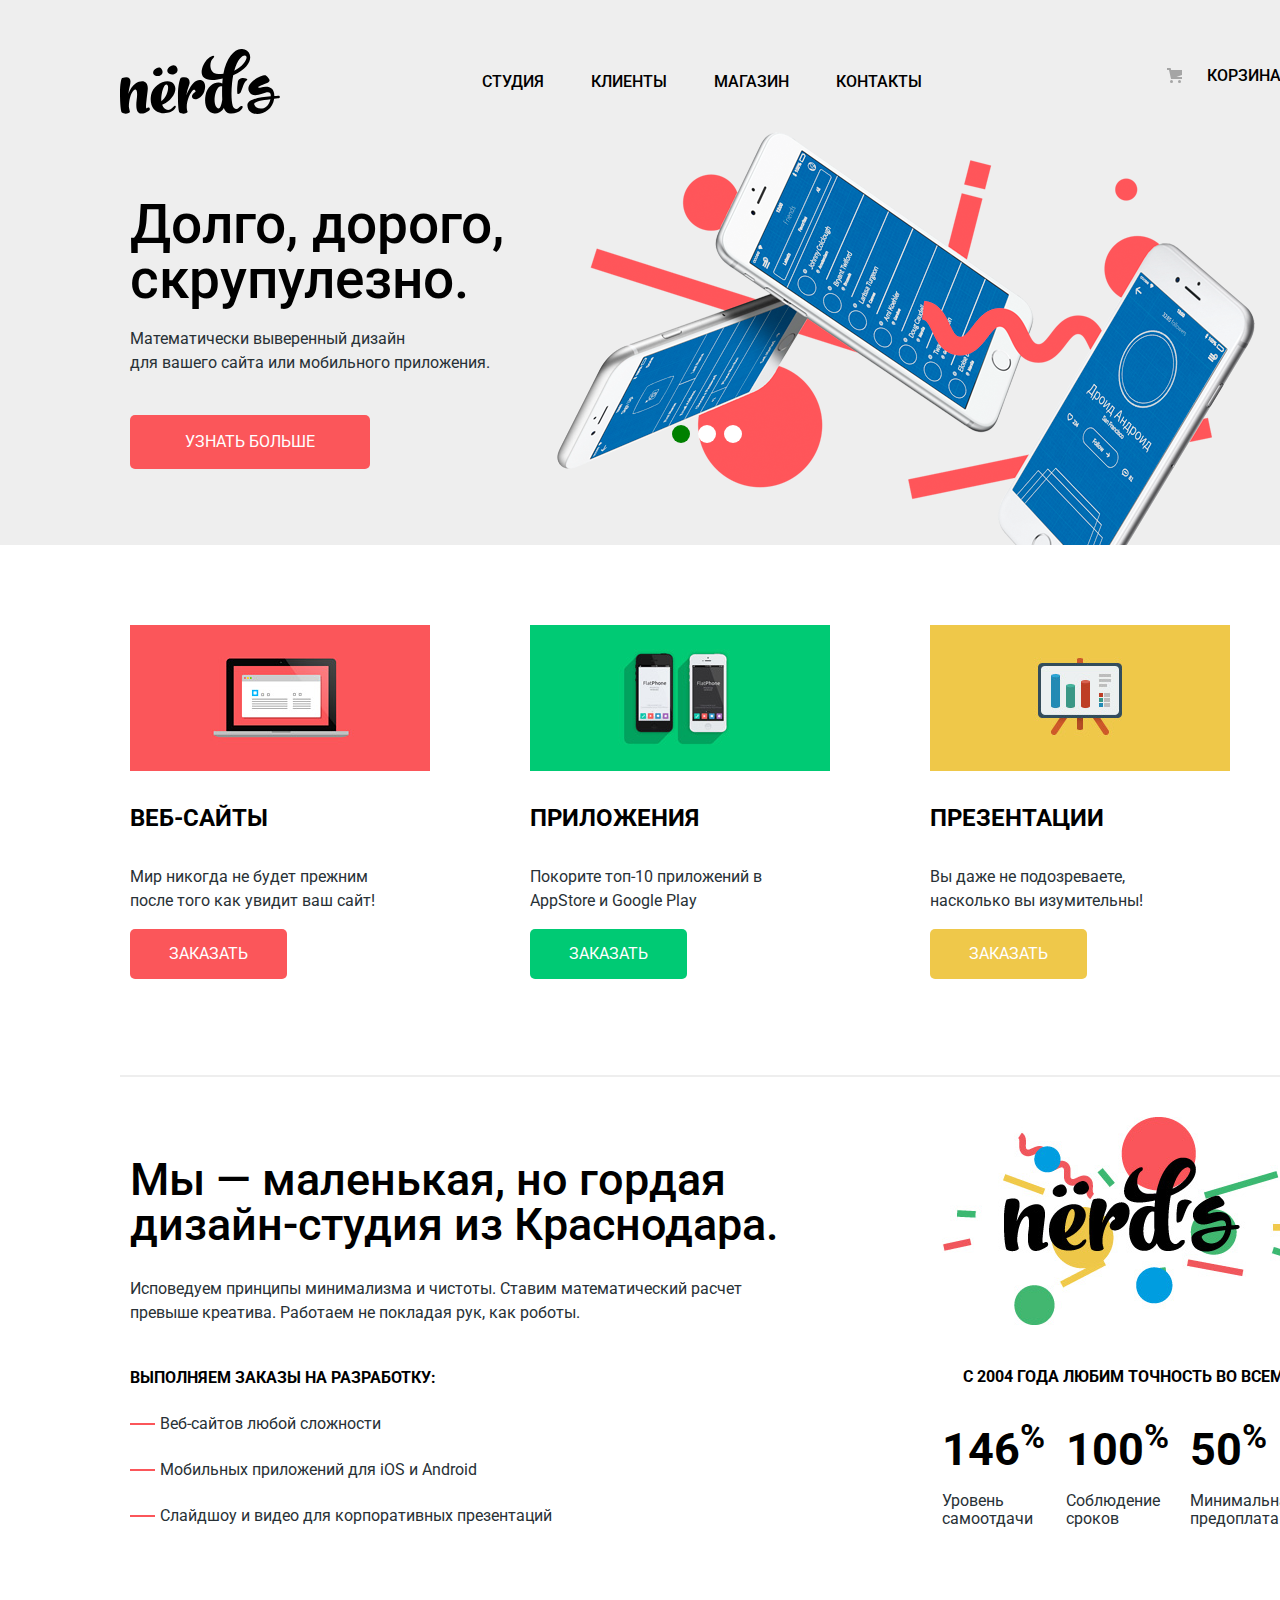
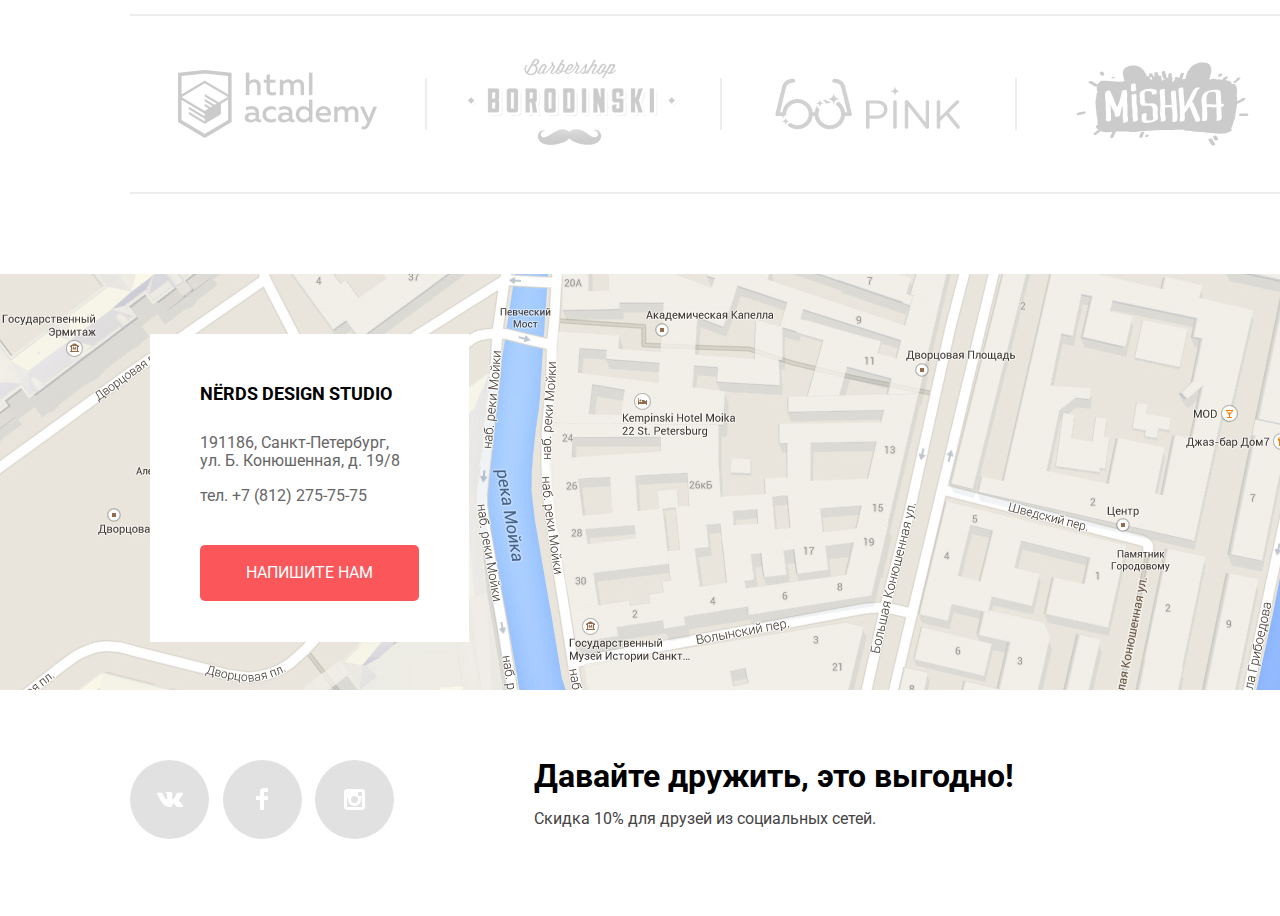
==== index.html @ 4f9a6329 "Изменения" ====
<!DOCTYPE html>
<html lang="ru">
  <head>
    <meta charset="utf-8">
    <title>Веб-студия "Нёрдс"</title>
    <link href="https://fonts.googleapis.com/css?family=Roboto:400,500,700,900&display=swap&subset=cyrillic" rel="stylesheet">
    <link href="css/normalize.css" rel="stylesheet">
    <link href="css/style.css" rel="stylesheet">
  </head>
  <body>
<header class="main-header">
  <nav class="main-navigation container">
    <a class="main-header-logo">
    <img src="img/nerds-logo.svg" width="160" height="65" alt="Нёрдс">
    </a>
      <ul class="site-navigation">
      <li><a href="#">Студия</a></li>
      <li><a href="#">Клиенты</a></li>
      <li><a href="catalog.html">Магазин</a></li>
      <li><a href="#">Контакты</a></li>
    </ul>
    <ul class="user-navigation">
      <li><a href="#" class="img-basket">Корзина</a></li>
    </ul>
  </nav>
    <input class="visually-hidden" type="radio" id="product-1" name="toggle" checked>
    <input class="visually-hidden" type="radio" id="product-2" name="toggle">
    <input class="visually-hidden" type="radio" id="product-3" name="toggle">
  <section class="main-slider container">
    <div class="slider">
    <div class="slider-controls">
      <label for="product-1">Первый</label>
      <label for="product-2">Второй</label>
      <label for="product-3">Третий</label>
    </div>
    <ul class="slider-list">
      <li class="slider-item slide" id="slide1">
      <div class="slide-words">
        <p class="slide-head">Долго, дорого, <br>скрупулезно.</p>
        <p class="slide-par">Математически выверенный дизайн<br> для вашего сайта или мобильного приложения.</p>
        <a class="button button-learn-more" href="#">Узнать больше</a>
      </div>
      <!-- <div class="slide-pic"></div> -->
    </li>
    <li class="slider-item slide" id="slide2">
      <div class="slide-words">
        <p class="slide-head">Любим математику<br> как никто другой</p>
        <p class="slide-par">Никакого креатива, только математические формулы<br> для расчета идеальных пропорций.</p>
        <a class="button button-learn-more" href="#">Узнать больше</a>
      </div>
      <!-- <div class="slide-pic"></div> -->
    </li>
    <li class="slider-item slide" id="slide3">
      <div class="slide-words">
        <p class="slide-head">Только ночь,<br> только хардкор</p>
        <p class="slide-par">Работать днем, как все? Мы против этого.<br> Ближе к полуночи работа только начинается.</p>
        <a class="button button-learn-more" href="#">Узнать больше</a>
      </div>
      <!-- <div class="slide-pic"></div> -->
    </li>
     </ul>
  </div>
  </section>
  <h1 class="visually-hidden">Веб-студия "Нёрдс"</h1>
</header>
<main>
  <section class="services container">
    <h2 class="visually-hidden">Виды услуг</h2>
      <ul class="services-list">
        <li class="service-item"><img src="img/advantage-picture-red.png" width="300" height="146" alt="Веб-сайты">
          <h4 class="service-head">Веб-сайты</h4>
            <p class="service-text">Мир никогда не будет прежним после того как увидит ваш сайт!</p>
            <a class="button button-link-red" href="#">Заказать</a>
        </li>
        <li class="service-item"><img src="img/advantage-picture-green.png" width="300" height="146" alt="Приложения">
          <h4 class="service-head">Приложения</h4>
            <p class="service-text">Покорите топ-10 приложений в AppStore и Google Play<p>
            <a class="button button-link-green" href="#">Заказать</a>
        </li>
        <li class="service-item"><img src="img/advantage-picture-yellow.png" width="300" height="146" alt="Презентации">
          <h4 class="service-head">Презентации</h4>
            <p class="service-text">Вы даже не подозреваете, насколько вы изумительны!</p>
            <a class="button button-link-yellow" href="#">Заказать</a>
        </li>
      </ul>
    </section>
  <section class="nerds-bio container">
    <div class="about-us">
      <h2>Мы — маленькая, но гордая дизайн-студия из Краснодара. </h2>
        <p class="principes">Исповедуем принципы минимализма и чистоты. Ставим математический расчет превыше креатива. Работаем не покладая рук, как роботы.</p>
        <p class="activities">Выполняем заказы на разработку:</p>
      <ul class="orders-list">
        <li class="orders-info">Веб-сайтов любой сложности</li>
        <li class="orders-info">Мобильных приложений для iOS и Android</li>
        <li class="orders-info">Слайдшоу и видео для корпоративных презентаций</li>
      </ul>
    </div>
    <div class="about-nerds">
      <div class="about-nerds-pic"></div>
      <p class="about-since">с 2004 года Любим точность во всем:</p>
      <ul class="nerds-list">
        <li><p class="info-percent">146<sup>%</sup></p><p class="nerds-info">Уровень самоотдачи</p></li>
        <li><p class="info-percent">100<sup>%</sup></p><p class="nerds-info">Соблюдение сроков</p></li>
        <li><p class="info-percent">50<sup>%</sup></p><p class="nerds-info">Минимальная предоплата<p></li>
      </ul>
    </div>
  </section>
    <section class="our-projects container">
      <ul class="projects-list">
        <li class="projects-link"><a href="https://htmlacademy.ru/intensive/htmlcss" title="Профессиональный онлайн‑курс HTML и CSS, уровень 1">
            <img class="project-image" src="img/htmlacademy-logo.png" width="199" height="68" alt="Логотип htmlacademy"></a></li>
        <li class="projects-link"><a  href="#"><img class="project-image" src="img/borodinski-logo.png" width="209" height="90" alt="Логотип барбершопа бородинский"></a></li>
        <li class="projects-link"><a  href="#"><img class="project-image" src="img/pink-logo.png" width="185" height="52" alt="Логотип Пинк"></a></li>
        <li class="projects-link"><a  href="#"><img class="project-image" src="img/mishka-logo.png" width="173" height="84" alt="Логотип Мишка"></a></li>
      </ul>
    </section>
    <section class="find-us">
      <div class="map-image">
      <div class="find-box">
        <p class="find-head">NЁRDS DESIGN STUDIO</p>
        <p class="find-info find-adress">191186, Санкт-Петербург,<br>
            ул. Б. Конюшенная, д. 19/8</p>
        <p class="find-info find-tel">тел. +7 (812) 275-75-75</p>
        <button class="button button-message-us" type="button">Напишите нам</button>
      </div>
      </div>
    </section>
</main>
<footer class="container">
  <div class="main-footer">
    <div class="social-media">
      <ul class="media-list">
        <li><a class="social-button" href="#">
          <svg xmlns="http://www.w3.org/2000/svg" width="26" height="15" viewBox="0 0 26 15">
          <path fill="#FFF" d="M16.138 11.51c.956-.309 2.18 2.04 3.483 2.939.978.681 1.727.534 1.727.534l3.473-.05s1.815-.112.957-1.554c-.071-.12-.503-1.069-2.585-3.022-2.177-2.043-1.882-1.712.739-5.244 1.597-2.153 2.236-3.468 2.036-4.028-.192-.539-1.365-.399-1.365-.399L20.69.713c-.381.001-.704.119-.851.515-.003.004-.621 1.666-1.445 3.079-1.741 2.989-2.436 3.148-2.724 2.961-.661-.433-.494-1.737-.494-2.664 0-2.897.432-4.105-.846-4.417-.427-.104-.739-.172-1.828-.182-1.392-.021-2.574 0-3.244.329-.445.223-.786.712-.579.74.26.035.843.16 1.155.586.401.552.389 1.789.389 1.789s.229 3.411-.54 3.834c-.528.29-1.25-.302-2.803-3.016-.793-1.388-1.392-2.922-1.392-2.922s-.116-.285-.326-.441c-.25-.185-.6-.244-.6-.244L.848.684S.29.7.085.946c-.182.218-.015.668-.015.668s2.909 6.881 6.203 10.347c3.02 3.182 6.452 2.971 6.452 2.971h1.555s.469-.054.709-.312c.224-.24.214-.691.214-.691s-.031-2.109.935-2.419z"/>
          </svg>
        </a></li>
        <li><a class="social-button" href="#">
          <svg xmlns="http://www.w3.org/2000/svg" width="12" height="22" viewBox="0 0 12 22">
          <path fill="#FFF" d="M12 4V0H8a4 4 0 0 0-4 4v4H0v4h4v10h4V12h4V8H8V4h4z"/>
          </svg>
        </a></li>
        <li><a class="social-button" href="#">
          <svg enable-background="new 0 0 21 21" height="21" viewBox="0 0 21 21" width="21" xmlns="http://www.w3.org/2000/svg">
            <path d="m18 0h-15c-1.65 0-3 1.35-3 3v15c0 1.65 1.35 3 3 3h15c1.65 0 3-1.35 3-3v-15c0-1.65-1.35-3-3-3zm-7.5 7c1.93 0 3.5 1.57 3.5 3.5s-1.57 3.5-3.5 3.5-3.5-1.57-3.5-3.5 1.57-3.5 3.5-3.5zm7.5 11h-15v-9h1.181c-.114.482-.181.983-.181 1.5 0 3.59 2.91 6.5 6.5 6.5s6.5-2.91 6.5-6.5c0-.517-.066-1.018-.181-1.5h1.181zm0-11h-4v-4h4z" fill="#fff"/>
          </svg>
        </a></li>
      </ul>
    </div>
    <div class="be-friends">
      <p>Давайте дружить, это выгодно!</p>
      <p>Скидка 10% для друзей из социальных сетей.</p>
    </div>
  </div>
</footer>

<section class="message-us">
  <button class="modal-close" type="button">
    <span class="visually-hidden">Закрыть</span>
  </button>
  <h2>Напишите нам</h2>
  <form method="post" action="https://echo.htmlacademy.ru">
    <div class="message-input">
    <div class="input-data input-login">
      <label for="user-name" class="message-label">Ваше имя:</label>
      <p>
      <input class="message-field" type="text" id="user-name" name="field_name" placeholder="Имя Фамилия">
      </p>
    </div>
    <div class="input-data input-email">
      <p>
      <label for="user-email" class="message-label">Ваш e-mail:</label>
      <p>
      <input class="message-field" type="email" id="user-email" name="field_email" placeholder="email@example.com">
      </p>
    </div>
    <div class="input-data input-letter">
      <label for="user-letter" class="message-label">Текст письма:</label>
      <p>
      <textarea class="message-letter" id="user-letter" rows="4" name="field_letter" placeholder="В свободной форме"></textarea>
      </p>
    </div>
  </div>
  <button class="button button-send-message" type="submit">Отправить</button>
  </form>
</section>

<script src="js/script.js"></script>

</body>
</html>
---- css/style.css ----
html {
    box-sizing: border-box;
}

*, 
*::before,
*::after {
    box-sizing: inherit;
}

body {
    margin: 0;
    padding: 0;

    font-family: "Roboto", "Arial", sans-serif;
    font-size: 16px;
    line-height: 24px;
    color: #000000;

    min-width: 1440px;
}

img {
    display: block;
}

fieldset {
    padding: 0;
    margin: 0;
}

.visually-hidden:not(:focus):not(:active),
input[type="checkbox"].visually-hidden,
input[type="radio"].visually-hidden {
    position: absolute;
    width: 1px;
    height: 1px;
    margin: -1px;
    border: 0;
    padding: 0;
    white-space: nowrap;
    clip-path: inset(100%);
    clip: rect(0 0 0 0);
    overflow: hidden;
}

a {
    text-decoration: none;
}

.site-navigation,
.user-navigation,
.slider-list,
.orders-list,
.nerds-list,
.projects-list,
.media-list,
.services-list,
.radio-list,
.catalog-list,
.advantages-list {
    list-style: none;
    margin: 0;
    padding: 0;
}

.main-header {
    background-color: #eeeeee;
}

.main-header h1 {
    font-size: 55px;
    line-height: 55px;
    text-align: center;
    font-weight: 500;

    padding-bottom: 116px;
}   

.container {
    max-width: 1200px;
    margin: 0 auto;
    padding: 0 10px;
}

.main-navigation {
padding-top: 49px;
}

.main-navigation.container {
    display: flex;
    justify-content: center;
    margin-bottom: 18px;
}

.main-header-logo {
    width: 160px;
    height: 65px;
    
    margin-right: 202px;
}

.main-header-logo:hover,
.main-header-logo:focus {
    opacity: 0.8;
}

.main-header-logo:active {
    opacity: 0.3;
}

.site-navigation,
.user-navigation {
    display: flex;
    flex-wrap: wrap;
    justify-content: space-between;
    align-items: center;
    
    font-size: 16px;
    line-height: 30px;
    font-weight: 500;
    text-transform: uppercase;
    color: #000000;
    margin: 0 auto;    
}

.site-navigation {
    min-width: 440px;
}

.user-navigation {
    width: 115px;
    margin-right: 40px;
    margin-left: 245px;
    vertical-align: middle;
}

.user-navigation a {
    display: flex;
    align-items: center;
    flex-wrap: wrap;
}

.site-navigation a,
.user-navigation a {
    text-align: center;
    font-size: 16px;
    line-height: 30px;
    text-transform: uppercase;
    font-weight: 500;
    color: #000000;
    vertical-align: middle;
    padding-bottom: 12px;
}

.img-basket {
    position: relative;
    padding-left: 40px;
}

.img-basket::before {
    content: "";

    position: absolute;
    top: 8x;
    left: 0;

    width: 15px;
    height: 15px;

    background-image: url("../img/basket-icon.svg");
    background-repeat: no-repeat;
    opacity: 0.3;
}

.site-navigation a:hover,
.site-navigation a:focus,
.user-navigation a:hover,
.user-navigation a:focus {
    color: #fb565a;
}

.site-navigation a:active {
    color: rgba(0, 0, 0, 0.3);
}

.active {
    border-bottom: 2px solid #fb565a;
}

.main-slider {
    background-image: url("../img/slide-picture.png");
    background-repeat: no-repeat;
    background-position: 87% 100%;

    min-height: 413px;

    position: relative;
}

.slider-controls {
    position: absolute;
    bottom: 96px;
    left: 46%;
    z-index: 20;

    font-size: 0;
}

.slider-controls label {
    display: inline-block;
    width: 18px;
    height: 18px;
    margin-right: 8px;
  
    vertical-align: top;
  
    background-color: #ffffff;
    border-radius: 50%;
    cursor: pointer;
  }

 .slide {
    display: none;
}

 /* .slider-item {
    display: flex;
    align-items: flex-end;
} */

.slide-words {
    padding-top: 65px;
}

.slide-head {
    margin: 0;
    margin-bottom: 20px;
    font-size: 55px;
    line-height: 55px;
    font-weight: 500;
}

.slide-par {
    margin: 0;
    margin-bottom: 40px;
    line-height: 24px;
    color: #283136;
}

#product-1:checked ~ .main-slider {
    background-image: url("../img/slide-picture.png");
  }
  
  #product-2:checked ~ .main-slider {
    background-image: url("../img/slide2-picture.png");
  }
  
  #product-3:checked ~ .main-slider {
    background-image: url("../img/slide3-picture.png");
  }

#product-1:checked ~ .main-slider #slide1,
#product-2:checked ~ .main-slider #slide2,
#product-3:checked ~ .main-slider #slide3 {
  display: block;
}

#product-1:checked ~ .main-slider label[for="product-1"],
#product-2:checked ~ .main-slider label[for="product-2"],
#product-3:checked ~ .main-slider label[for="product-3"] {
  background-color: green;
}

.services {
    display: flex;
    justify-content: space-between;
    flex-wrap: wrap;

    margin-bottom: 80px;
}

.services-list {
    display: flex;
    justify-content: space-between;
    flex-wrap: wrap;

    padding-top: 80px;
}

.service-item {
    width: 300px;
}

.service-item + .service-item {
    margin-left: 100px;
}

.service-head {
    font-size: 24px;
    font-weight: bold;
    line-height: 30px;
    text-transform: uppercase;
}

.service-item p {
    color: #283136;
    max-width: 245px;
}

.nerds-bio {
    display: flex;
    justify-content: space-between;
    flex-wrap: wrap;

    border-top: 2px solid #eeeeee;
    padding-top: 40px;
    padding-bottom: 70px;
}

.about-us {
    padding-top: 40px;
}

.about-us h2 {
    font-size: 45px;
    line-height: 45px;
    font-weight: 500;
    color: #000000;

    max-width: 650px;
    text-overflow: clip;
    padding: 0;
    margin: 0;
    margin-bottom: 30px;;
}

.principes {
    font-size: 16px;
    line-height: 24px;
    color: #283136;
    max-width: 616px;
    margin: 0;
    margin-bottom: 41px;
}

.activities {
    line-height: 24px;
    text-transform: uppercase;
    font-weight: bold;
    margin: 0;
}

.orders-info {
    font-size: 16px;
    line-height: 24px;
    color: #283136;
    padding-top: 22px;
    padding-left: 30px;

    position: relative;
}

.orders-info::before {
    display: block;
    content: "";
    width: 25px;
    height: 2px;
    background-color: #fb565a;

    position: absolute;
    left: 0;
    top: 75%;
    transform: translateY(-50%);
}

.about-nerds-pic {
    width: 360px;
    height: 208px;
    background-image: url("../img/nerds-picture.png");
    background-repeat: no-repeat;
    margin: 0;
    margin-bottom: 40px;
}

.about-since {
    font-size: 16px;
    font-weight: bold;
    text-transform: uppercase;
    text-align: center;
    line-height: 24px;
    padding: 0;
    margin: 0;
    margin-bottom: 38px
}

.nerds-list li {
    display: inline-block;
    box-sizing: content-box;
    max-width: 95px;

    padding-right: 25px;
}

.info-percent {
    box-sizing: content-box;
    padding: 0;
    margin: 0;
    margin-bottom: 20px;
    
    max-width: 95px;
    font-size: 45px;
    line-height: 45px;
    font-weight: bold;
}

.nerds-info {
    padding: 0;
    margin: 0;
    font-size: 16px;
    line-height: 18px;
    color: #283136;
}

.our-projects {
    padding-bottom: 80px;
}

.projects-list {
    display: flex;
    justify-content: center;
    align-items: center;
    flex-wrap: wrap;

    min-height: 180px;

    border-top: 2px solid #eeeeee;
    border-bottom: 2px solid #eeeeee;

}

.projects-link {
    display: flex;
    justify-content: center;
    flex-wrap: wrap;

    width: 295px;

    position: relative;
}

.projects-link + .projects-link::before {
    content: "";
    display: block;
    width: 2px;
    height: 52px;

    position: absolute;
    left: 0;
    top: 50%;
    
    transform: translateY(-50%);
    background-color: #eeeeee;
}

.project-image {
    opacity: 0.2;
}

.project-image:hover,
.project-image:focus {
    opacity: 1;
}

.project-image:active {
    opacity: 0.1;
}

.find-us {
    width: inherit;
}

.map-image {
    position: relative;
    height: 416px;
    background-image: url("../img/map.jpg");
    background-repeat: no-repeat;
    background-size: 100%;
}

.find-box {
    width: 319px;
    height: 308px;
    background-color: #ffffff;
    position: absolute;
    top: 60px;
    left: 150px;
}

.find-head {
    margin: 0;
    padding: 0;
    padding-top: 45px;
    padding-bottom: 25px;
    padding-left: 50px;
    font-size: 18px;
    line-height: 30px;
    color: #000000;
    font-weight: bold;
    text-align: left;
}

.find-info {
    margin: 0;
    padding: 0;
    padding-left: 50px;
    line-height: 18px;
    color: #666666;
    text-align: left;
}

.find-adress {
    padding-bottom: 17px;
}

.find-tel {
    margin-bottom: 40px;
}

.main-footer {
    display: flex;
    padding-top: 70px;
    padding-bottom: 70px;
}

.media-list {
    display: flex;
    flex-wrap: wrap;
    justify-content: space-between;

    min-width: 264px;
    
    margin-right: 140px;
}

.social-button {
    display: flex;
    align-items: center;
    justify-content: center;
    flex-wrap: wrap;

    width: 79px;
    height: 79px;

    background-color: #e1e1e1;
    border-radius: 50%;
}

.be-friends p:nth-child(1){
    margin: 0;
    font-size: 32px;
    line-height: 32px;
    font-weight: bold;
}

.be-friends p:nth-child(2) {
    font-size: 16px;
    line-height: 22px;
    color: #444444;
}

@keyframes bounce {

    0% {
        transform: translateY(-2000px);
    }

    70% {
        transform: translateY(30px);
    }

    90% {
        transform: translateY(-10px);
    }

    100% {
        transform: translateY(0);
    }
}

@keyframes shake {
    0%, 
    100% {
        transform: translateX(0);
    }

    10%,
    30%,
    50%,
    70%,
    90% {
        transform: translateX(-10px);
    }

    20%,
    40%,
    60%,
    80% {
        transform: translateX(10px);
    }
}



.message-us {
    box-sizing: content-box;
    position: fixed;
    top: 60px;
    left: 50%;
    bottom: 180px;

    display: none;

    width: 760px;
    min-height: 560px;
    margin-left: -480px;
    padding-left: 100px;
    padding-right: 100px;
    padding-top: 70px;

    background-color: #ffffff;
    box-shadow: 0px 20px 40px 0 rgba(0, 1, 1, 0.75);

    animation: bounce 0.6s;
}

.message-error {
    animation: shake 0.6s;
}

.modal-close {
    position: absolute;
    top: 83px;
    right: 90px;

    width: 22px;
    height: 22px;

    border: none;
    background-image: url("../img/close-cross.svg");
    background-repeat: no-repeat;
    background-color: transparent;

    opacity: 0.3;

    cursor: pointer;
}

.modal-close:hover,
.modal-close:focus {
    opacity: 1;
    border: none;
}

.modal-close:active {
    opacity: 0.1;
    border: none;
}

.message-us-show {
    display: block;
}

.message-input {
    display: flex;
    justify-content: space-between;
    flex-wrap: wrap;
    width: 760px;
}

.input-data {
    width: 360px;
}

.input-data p {
    margin: 0;
}

.input-login {
    margin-bottom: 36px;
}

.input-letter {
    margin-bottom: 47px;
}

.message-field {
    width: 356px;
    height: 46px;
    padding-left: 15px;

    border: 2px solid #d7dcde;
    border-radius: 3px;
}

.message-field:hover,
.message-letter:hover {
    border-color: #b4b9bb;
}

.message-field:focus,
.message-letter:focus {
    color: #000000;
    border-color: #000000;
}

.message-letter {
    width: 756px;
    height: 114px;
    padding-top: 15px;
    padding-left: 15px;

    border: 2px solid #d7dcde;
    border-radius: 3px;
}

.message-us h2 {
    margin: 0;
    margin-bottom: 45px;

    font-size: 45px;
    line-height: 45px;
}

.message-label {
    display: inline-block;
    margin: 0;
    margin-bottom: 10px;
    font-size: 16px;
    line-height: 18px;
    font-weight: bold;
}

.button {
    display: inline-block;
    font: inherit;
    line-height: 18px;
    text-align: center;
    text-transform: uppercase;
    line-height: 18px;
    color: #ffffff;

    background-color: #fb565a;
    border: none;
    
    border-radius: 5px;
}

.social-button:hover,
.social-button:focus,
.button-learn-more:hover,
.button-learn-more:focus,
.button-link-red:hover,
.button-link-red:focus,
.button-message-us:hover,
.button-message-us:focus,
.site-price:hover,
.site-price:focus,
.button-send-message:hover,
.button-send-message:focus {
    background-color: #e74246;
}

.button-send-message {
    width: 260px;
    height: 50px;
    padding: 18px 83px;
}

.social-button:active,
.site-price:active {
    background-color: #d7373b;
    box-shadow: inset 0px 3px 0 0 rgba(0, 1, 1, 0.1);
}

.site-price {
    margin-bottom: 43px;

    padding: 16px 80px;
}


/* .button-link {
    display: block;
    text-align: center;
    font-size: 16px;
    line-height: 18px;
    text-transform: uppercase;
    
    max-height: 146px;
    margin-top: 35px;
    padding: 16px 45px;


    color: #ffffff;
    border-radius: 5px;
} */

.button-learn-more {
    padding: 18px 55px;
}

.button-link-red {
    padding: 16px 39px;
    background-color: #fb565a;
}

.button-learn-more:active,
.button-link-red:active,
.button-message-us:active,
.button-send-message:active {
    color: rgba(255, 255, 255, 0.3);
    box-shadow: inset 0px 3px 0 0 rgba(0, 1, 1, 0.1);
    background-color: #d7373b;
}

.button-link-green {
    padding: 16px 39px;
    background-color: #00ca74;
}

.button-link-green:hover,
.button-link-green:focus {
    background-color: #00bc6c;
}

.button-link-green:active {
    color: rgba(255, 255, 255, 0.3);
    box-shadow: inset 0px 3px 0 0 rgba(0, 1, 1, 0.1);
    background-color: #00aa62;
}

.button-link-yellow {
    padding: 16px 39px;
    background-color: #efc84a;
}

.button-link-yellow:hover,
.button-link-yellow:focus {
    background-color: #eab534;
}

.button-link-yellow:active {
    color: rgba(255, 255, 255, 0.3);
    box-shadow: inset 0px 3px 0 0 rgba(0, 1, 1, 0.1);
    background-color: #e5a722;
}

.button-message-us {
    margin-left: 50px;
    padding: 19px 46px;
}


.button-show {
    font: inherit;
    line-height: 18px;
    text-align: center;
    text-transform: uppercase;
    vertical-align: middle;

    padding: 0;

    border: none;
    width: 260px;
    height: 50px;
    border-radius: 5px;

    background-color: #eeeeee;
    color: #000000;
}

.button-show:hover,
.button-show:focus {
    background-color: #dfdfdf;
}

.button-show:active {
    background-color: #d5d5d5;
    color: rgba(0, 0, 0, 0.3);
    border: none;
    
    box-shadow: inset 0 3px 0 0 rgba(0, 1, 1, 0.1);
}

.button-sort {
    display: inline-block;
    font-size: 14px;
    line-height: 18px;
    color: rgba(0, 0, 0, 0.3);
    text-transform: uppercase;

    background-color: transparent;
    border: none;
}

.button-sort:hover,
.button-sort:focus {
    color:rgba(0, 0, 0, 0.6);
}

.button-sort:active,
.active-sort {
    color: #000000;
}

.catalog-columns {
    display: flex;
    justify-content: space-between;
    flex-wrap: wrap;
}

.filters {
    width: 260px;
}

.filter-item {
    margin: 0;
    padding: 0;
    border: none;
}

.filter-item-value {
    margin-bottom: 60px;
}

.value-head {
    font-size: 18px;
    line-height: 30px;
    font-weight: bold;
    text-transform: uppercase;
    margin: 0;
    padding: 0;
    margin-bottom: 50px;
}

.range-controls {
    position: relative;

    box-sizing: content-box;
    height: 41px;
    margin-bottom: 15px;
    padding-top: 39px;
    padding-right: 20px;
    padding-left: 20px;

    background-color: #eeeeee;

    border-radius: 5px;
}

.range-controls .bar {
    height: 2px;
    background-color: #00ca74;
    
    width: 70%;
}

.range-controls .toggle {
    position: absolute;
    top: 31px;
    left: 0;

    height: 4px;
    width: 4px;
    padding: 0;

    border: 8px solid #ffffff;
    background-color: #ababab;
    border-radius: 50%;
    box-shadow: 0 2px 1px 0 #cfcfcf;
    cursor: pointer;
}

.range-controls .toggle-min {
    left: 18px;
}

.range-controls .toggle-max {
    left: 160px;
}

.scale {
    height: 2px;
    background-color: #d7dcde;
}

.price-controls {
    font-size: 0;
}

.price-controls label {
    display: inline-block;
    width: 50%;
    font-size: 16px;
    text-transform: uppercase;
}

.price-controls input {
    box-sizing: content-box;
    width: 60px;
    padding: 8px 10px;
    margin-left: 10px;

    font-style: inherit;
    font-size: 16px;
    line-height: 22px;
    text-align: center;
    color: #283136;

    border: none;
    border-radius: 5px;
    background-color: #f1f1f1;
}

.max-price {
    text-align: right;
}

.field-head {
    font-size: 18px;
    line-height: 30px;
    font-weight: bold;
    text-transform: uppercase;
    margin: 0;
    padding: 0;
    padding-bottom: 20px;
}

.filters ul {
    line-height: 20px;
    color: #283136;
}

.catalog {
    width: 760px;
}

.sort-container {
    display: flex;
    justify-content: space-between;
    flex-wrap: wrap;
    padding-bottom: 60px;
}

.sort-container p {
    font-size: 18px;
    line-height: 18px;
    text-transform: uppercase;
    font-weight: bold;

    margin: 0;
    padding: 0;
}

.button-container {
    display: flex;
    justify-content: space-between;
    min-width: 300px;
    flex-wrap: wrap;
}

.catalog-list {
    display: flex;
    flex-wrap: wrap;
    justify-content: space-between;
}

.catalog-item {
    width: 360px;
    position: relative;
    margin-bottom: 33px;
}

.catalog-item img {
    display: block;
}

.site-description {
    box-sizing: content-box;
    position: absolute;
    background-color: #eeeeee;
    width: 360px;
    min-height: 231px;
    padding-top: 35px;
    
    line-height: 18px;
    
    text-align: center;
    bottom: 0;
    left: 0;
    right: 0;
    display: none;
    /* transform: translateY(10px);
    transition: opacity .5s ease, transform .5s ease; */
}

.catalog-item:hover .site-description {
    display: block;
    /* transform: translateY(0); */
}

.img-browser {
    opacity: 0.12;
}

.catalog-item:hover .img-browser {
    opacity: 1;
}

.site-name a {
    font-size: 18px;
    line-height: 30px;
    font-weight: bold;
    color: #000000;
    text-align: center;
}

.site-name a:hover,
.site-name a:focus {
    color: #fb565a;
}

.site-name a:active {
    color: rgba(0, 0, 0, 0.3);
}

.about-site {
    line-height: 18px;
    color: #666666;
    text-align: center;
   
   
    padding-bottom: 30px;
    
    padding-left: 50px;
    padding-right: 50px;
    word-wrap: break-word;
}

.pages-container {
    display: flex;
    justify-content: space-between;
    flex-wrap: wrap;
    margin-top: 30px;
    margin-bottom: 60px;
    width: 450px;
}

.button-page {
    font: inherit;
    text-transform: uppercase;
    font-weight: 500;
    line-height: 18px;
    color: #000000;
    text-align: center;
    vertical-align: middle;

    box-sizing: border-box;

    padding: 13px 17px;

    background-color: #eeeeee;
    border: 3px solid #eeeeee;
    border-radius: 2px;

    margin-bottom: 10px;
}

.button-page:hover,
.button-page:focus {
    background-color: #dfdfdf;
}

.button-page:active {
    background-color: #d5d5d5;
    color: rgba(0, 0, 0, 0.3);
    box-shadow: inset 0px 3px 0 0 rgba(0, 1, 1, 0.1);
}

.active-page {
    background-color: #ffffff;
    border: 3px solid #dbdbdb;
}

.next-page {
    width: 260px;
}

.radio-list,
.advantages-list {
    padding-left: 35px;
    margin: 0;
    padding-bottom: 50px;
}

.radiocontainer,
.checkboxcontainer {
    display: block;
    margin-bottom: 10px;
}

.radio__box {
    position: absolute;
    margin-left: -35px;
    width: 25px;
    height: 25px;
    background-image: url("../img/radio-off.svg");
    background-repeat: no-repeat;
    opacity: 0.4;
}

.filter-input-radio:checked + .radio__box {
    background-image: url("../img/radio-on.svg");
    background-repeat: no-repeat;
    opacity: 0.4;
}

.filter-input-radio:hover + .radio__box,
.filter-input-radio:focus + .radio__box {
    opacity: 1;
}

.filter-input-radio:disabled + .radio__box {
    opacity: 0.1;
}

.check__box {
    position: absolute;
    margin-left: -35px;
    width: 27px;
    height: 23px;
    background-image: url("../img/checkbox-off.svg");
    background-repeat: no-repeat;
    opacity: 0.4;
}

.filter-input-checkbox:checked + .check__box {
    background-image: url("../img/checkbox-on.svg");
    background-repeat: no-repeat;
    opacity: 0.4;
}

.filter-input-checkbox:hover + .check__box,
.filter-input-checkbox:focus + .check__box {
    opacity: 1;
}

.filter-input-checkbox:disabled + .check__box {
    opacity: 0.1;
}


/* .checkboxcontainer label {
    position: relative;
}

.checkboxcontainer label::before {
    position: absolute;
    content: "";
    display: inline-block;
    width: 23px;
    height: 23px;
    background-image: url("../img/checkbox-off.svg");
    background-repeat: no-repeat;
    
    left: -40px;
    bottom: 0;
}

.checkboxcontainer label::after {
    position: absolute;
    content: "";
    display: inline-block;
    width: 27px;
    height: 23px;
    background-image: url("../img/checkbox-on.svg");
    background-repeat: no-repeat;

    left: -40px;
    bottom: 0;

}

.checkboxcontainer input[type="checkbox"] + label::after {
    content: none;
}

.checkboxcontainer input[type="checkbox"]:checked + label::after {
    content: "";
} */


/* .checkboxcontainer {
    display: flex;
    align-items: center;
}




.checkboxcontainer input[type="checkbox"]:checked + .checkboxcontainer__icon:before {
    content: '';
    width: 5px;
    height: 5px;
    background: red;
    border-radius: 2px;
}

.checkboxcontainer__icon {
    display: flex;
    align-items: center;
    justify-content: center;
    width: 10px;
    height: 10px;
    border: 2px solid red;
    border-radius: 2px;
    margin-right: 5px;
} */
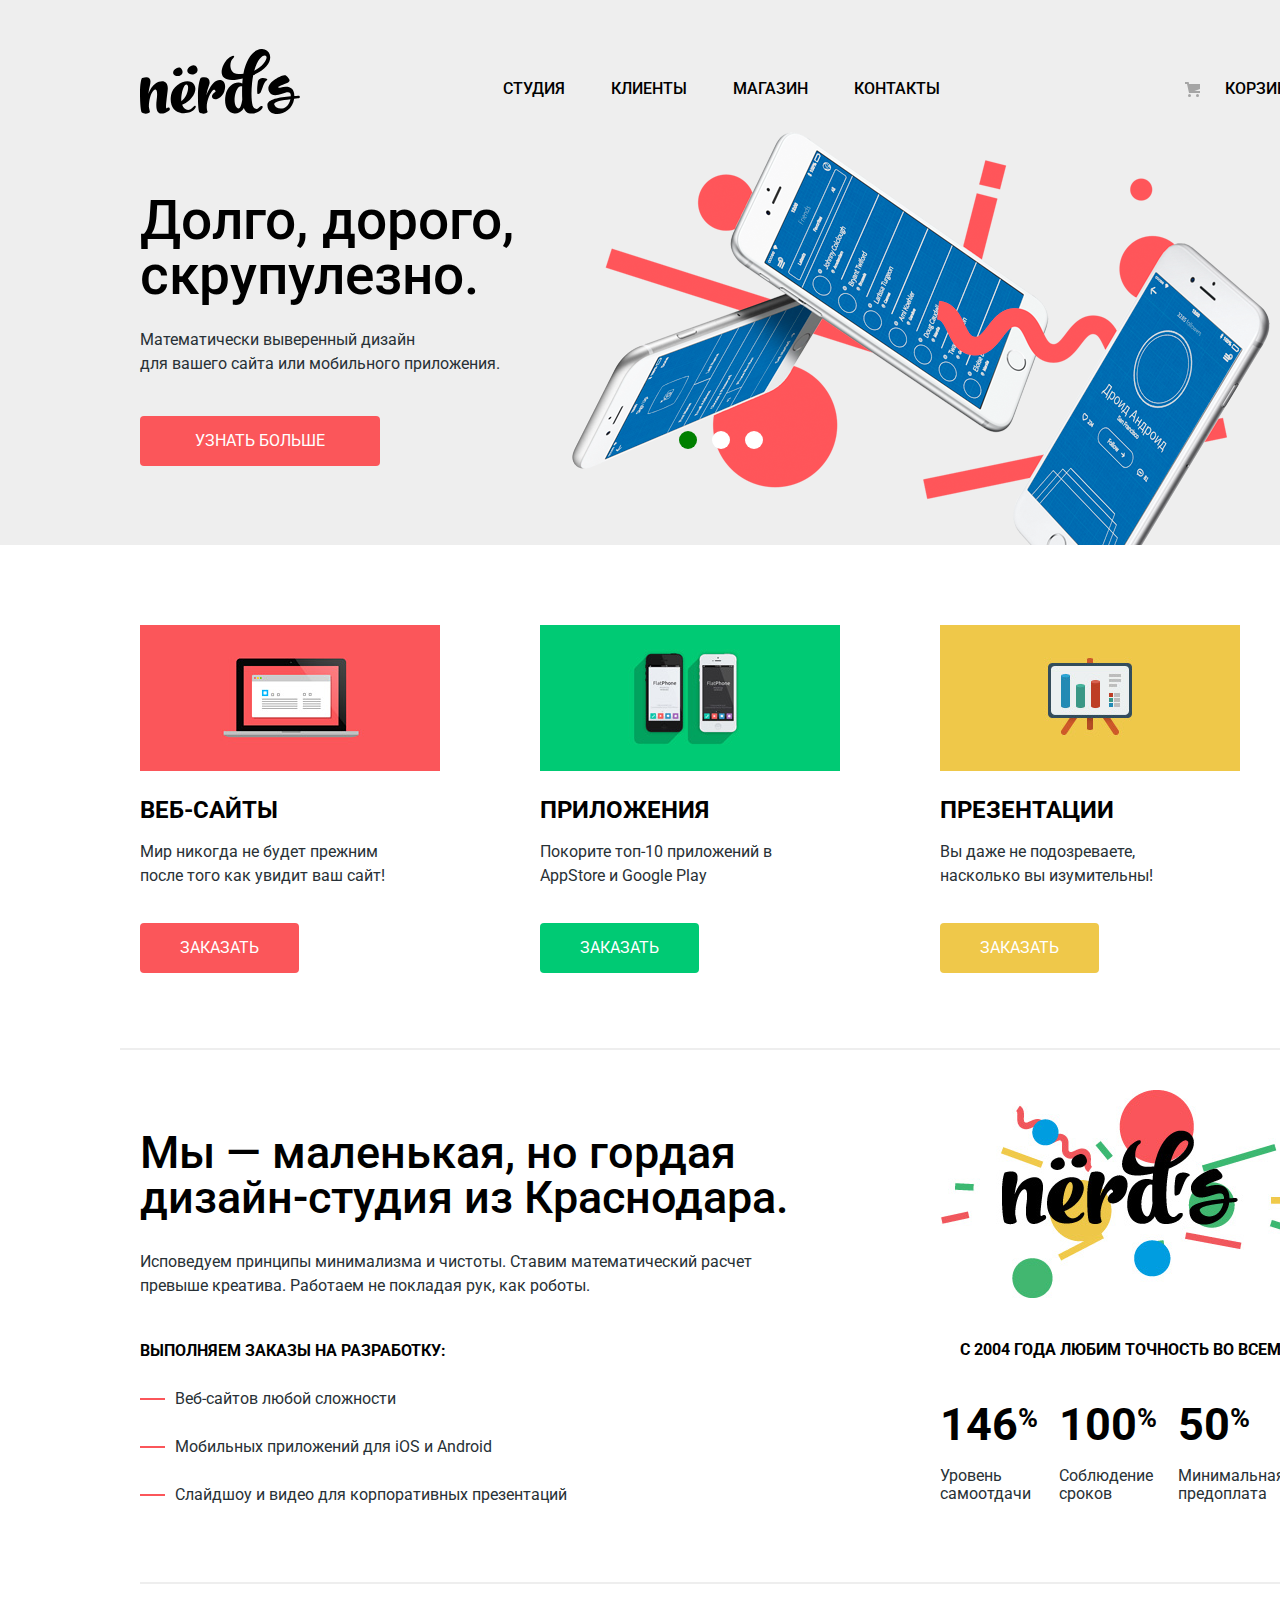
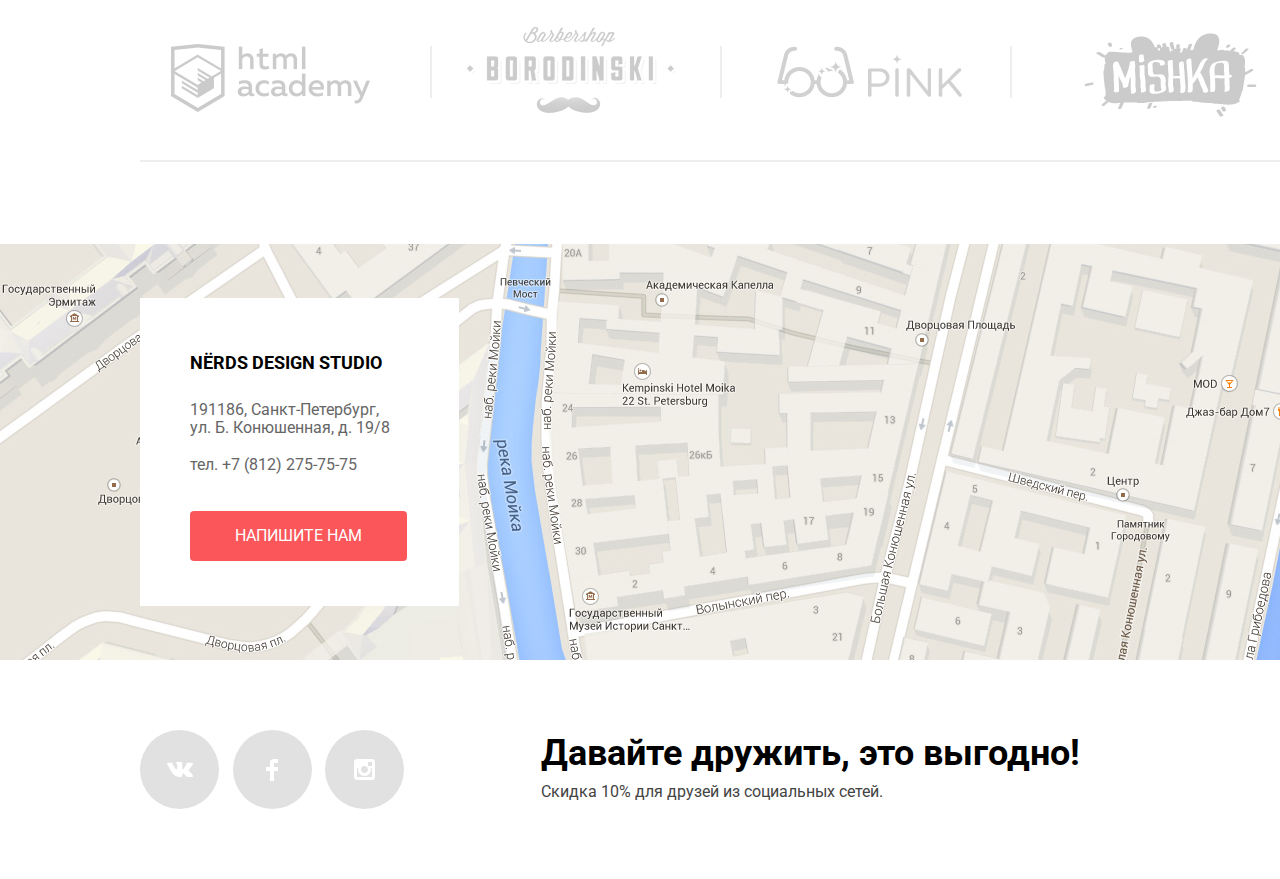
==== commit 2f88627e: "Пиксель перфект" ====
--- a/index.html
+++ b/index.html
@@ -128,7 +128,7 @@
 </main>
 <footer class="container">
   <div class="main-footer">
-    <div class="social-media">
+  
       <ul class="media-list">
         <li><a class="social-button" href="#">
           <svg xmlns="http://www.w3.org/2000/svg" width="26" height="15" viewBox="0 0 26 15">
@@ -146,10 +146,10 @@
           </svg>
         </a></li>
       </ul>
-    </div>
+    
     <div class="be-friends">
-      <p>Давайте дружить, это выгодно!</p>
-      <p>Скидка 10% для друзей из социальных сетей.</p>
+      <p class="p_friends">Давайте дружить, это выгодно!</p>
+      <p class="p_sale">Скидка 10% для друзей из социальных сетей.</p>
     </div>
   </div>
 </footer>
--- a/css/style.css
+++ b/css/style.css
@@ -69,35 +69,34 @@
 }
 
 .main-header h1 {
+    margin: 0;
+    padding: 0;
+    padding-top: 60px;
+    padding-bottom: 109px;
+
     font-size: 55px;
     line-height: 55px;
     text-align: center;
     font-weight: 500;
-
-    padding-bottom: 116px;
 }   
 
 .container {
     max-width: 1200px;
     margin: 0 auto;
-    padding: 0 10px;
+    padding: 0 20px;
 }
 
 .main-navigation {
-padding-top: 49px;
-}
-
-.main-navigation.container {
-    display: flex;
-    justify-content: center;
+    display: flex;
+    justify-content: space-between;
+    align-items: center;
     margin-bottom: 18px;
+    padding-top: 49px;
 }
 
 .main-header-logo {
     width: 160px;
     height: 65px;
-    
-    margin-right: 202px;
 }
 
 .main-header-logo:hover,
@@ -121,18 +120,17 @@
     font-weight: 500;
     text-transform: uppercase;
     color: #000000;
-    margin: 0 auto;    
-}
+    padding-top: 15px;
+}
+
 
 .site-navigation {
-    min-width: 440px;
+    justify-content: center;
 }
 
 .user-navigation {
     width: 115px;
-    margin-right: 40px;
-    margin-left: 245px;
-    vertical-align: middle;
+    margin-left: 42px;
 }
 
 .user-navigation a {
@@ -150,7 +148,10 @@
     font-weight: 500;
     color: #000000;
     vertical-align: middle;
-    padding-bottom: 12px;
+}
+
+.site-navigation a {
+    padding: 0 23px;
 }
 
 .img-basket {
@@ -191,7 +192,7 @@
 .main-slider {
     background-image: url("../img/slide-picture.png");
     background-repeat: no-repeat;
-    background-position: 87% 100%;
+    background-position: 90% 100%;
 
     min-height: 413px;
 
@@ -200,8 +201,8 @@
 
 .slider-controls {
     position: absolute;
-    bottom: 96px;
-    left: 46%;
+    bottom: 90px;
+    left: 559px;
     z-index: 20;
 
     font-size: 0;
@@ -211,7 +212,7 @@
     display: inline-block;
     width: 18px;
     height: 18px;
-    margin-right: 8px;
+    margin-right: 15px;
   
     vertical-align: top;
   
@@ -230,12 +231,12 @@
 } */
 
 .slide-words {
-    padding-top: 65px;
+    padding-top: 61px;
 }
 
 .slide-head {
     margin: 0;
-    margin-bottom: 20px;
+    margin-bottom: 25px;
     font-size: 55px;
     line-height: 55px;
     font-weight: 500;
@@ -277,7 +278,7 @@
     justify-content: space-between;
     flex-wrap: wrap;
 
-    margin-bottom: 80px;
+    margin-bottom: 59px;
 }
 
 .services-list {
@@ -297,13 +298,18 @@
 }
 
 .service-head {
+    margin: 0;
+    padding-top: 24px;
+    padding-bottom: 15px;
     font-size: 24px;
     font-weight: bold;
     line-height: 30px;
     text-transform: uppercase;
 }
 
-.service-item p {
+.service-text {
+    margin: 0;
+    margin-bottom: 35px;
     color: #283136;
     max-width: 245px;
 }
@@ -315,7 +321,7 @@
 
     border-top: 2px solid #eeeeee;
     padding-top: 40px;
-    padding-bottom: 70px;
+    margin-bottom: 63px;
 }
 
 .about-us {
@@ -355,8 +361,8 @@
     font-size: 16px;
     line-height: 24px;
     color: #283136;
-    padding-top: 22px;
-    padding-left: 30px;
+    padding-top: 24px;
+    padding-left: 35px;
 
     position: relative;
 }
@@ -375,10 +381,11 @@
 }
 
 .about-nerds-pic {
-    width: 360px;
+    min-width: 360px;
     height: 208px;
     background-image: url("../img/nerds-picture.png");
     background-repeat: no-repeat;
+    background-position: right bottom;
     margin: 0;
     margin-bottom: 40px;
 }
@@ -390,8 +397,9 @@
     text-align: center;
     line-height: 24px;
     padding: 0;
-    margin: 0;
-    margin-bottom: 38px
+    padding-left: 5px;
+    margin: 0;
+    margin-bottom: 40px
 }
 
 .nerds-list li {
@@ -399,7 +407,7 @@
     box-sizing: content-box;
     max-width: 95px;
 
-    padding-right: 25px;
+    padding-right: 20px;
 }
 
 .info-percent {
@@ -414,6 +422,10 @@
     font-weight: bold;
 }
 
+.info-percent sup {
+    font-size: 59%;
+}
+
 .nerds-info {
     padding: 0;
     margin: 0;
@@ -423,7 +435,7 @@
 }
 
 .our-projects {
-    padding-bottom: 80px;
+    padding-bottom: 82px;
 }
 
 .projects-list {
@@ -444,9 +456,27 @@
     justify-content: center;
     flex-wrap: wrap;
 
-    width: 295px;
+    width: 290px;
 
     position: relative;
+}
+
+.projects-list li:nth-child(1) {
+    padding-top: 12px;
+    padding-right: 30px;   
+}
+
+.projects-list li:nth-child(2) {
+    padding-right: 8px;
+}
+
+.projects-list li:nth-child(3) {
+    padding-left: 8px;
+}
+
+.projects-list li:nth-child(4) {
+    padding-top: 5px;
+    padding-left: 30px;
 }
 
 .projects-link + .projects-link::before {
@@ -493,15 +523,15 @@
     height: 308px;
     background-color: #ffffff;
     position: absolute;
-    top: 60px;
-    left: 150px;
+    top: 54px;
+    left: 140px;
 }
 
 .find-head {
     margin: 0;
     padding: 0;
-    padding-top: 45px;
-    padding-bottom: 25px;
+    padding-top: 50px;
+    padding-bottom: 23px;
     padding-left: 50px;
     font-size: 18px;
     line-height: 30px;
@@ -520,11 +550,11 @@
 }
 
 .find-adress {
-    padding-bottom: 17px;
+    padding-bottom: 19px;
 }
 
 .find-tel {
-    margin-bottom: 40px;
+    margin-bottom: 37px;
 }
 
 .main-footer {
@@ -540,7 +570,7 @@
 
     min-width: 264px;
     
-    margin-right: 140px;
+    margin-right: 137px;
 }
 
 .social-button {
@@ -554,16 +584,20 @@
 
     background-color: #e1e1e1;
     border-radius: 50%;
-}
-
-.be-friends p:nth-child(1){
-    margin: 0;
-    font-size: 32px;
-    line-height: 32px;
+
+}
+
+.p_friends {
+    margin: 0;
+    padding-top: 5px;
+    font-size: 36px;
+    line-height: 36px;
     font-weight: bold;
 }
 
-.be-friends p:nth-child(2) {
+.p_sale {
+    margin: 0;
+    padding-top: 10px;
     font-size: 16px;
     line-height: 22px;
     color: #444444;
@@ -753,7 +787,7 @@
     background-color: #fb565a;
     border: none;
     
-    border-radius: 5px;
+    border-radius: 4px;
 }
 
 .social-button:hover,
@@ -783,10 +817,16 @@
     box-shadow: inset 0px 3px 0 0 rgba(0, 1, 1, 0.1);
 }
 
+.social-button:active svg {
+    background-color: #d7373b;
+    box-shadow: inset 0px 3px 0 0 rgba(0, 1, 1, 0.1);
+    opacity: 0.3;
+}
+
 .site-price {
     margin-bottom: 43px;
 
-    padding: 16px 80px;
+    padding: 16px 61px;
 }
 
 
@@ -807,11 +847,11 @@
 } */
 
 .button-learn-more {
-    padding: 18px 55px;
+    padding: 16px 55px;
 }
 
 .button-link-red {
-    padding: 16px 39px;
+    padding: 16px 40px;
     background-color: #fb565a;
 }
 
@@ -825,7 +865,7 @@
 }
 
 .button-link-green {
-    padding: 16px 39px;
+    padding: 16px 40px;
     background-color: #00ca74;
 }
 
@@ -841,7 +881,7 @@
 }
 
 .button-link-yellow {
-    padding: 16px 39px;
+    padding: 16px 40px;
     background-color: #efc84a;
 }
 
@@ -858,7 +898,7 @@
 
 .button-message-us {
     margin-left: 50px;
-    padding: 19px 46px;
+    padding: 16px 45px;
 }
 
 
@@ -899,6 +939,7 @@
     line-height: 18px;
     color: rgba(0, 0, 0, 0.3);
     text-transform: uppercase;
+    text-align: left;
 
     background-color: transparent;
     border: none;
@@ -918,6 +959,7 @@
     display: flex;
     justify-content: space-between;
     flex-wrap: wrap;
+    padding-top: 55px;
 }
 
 .filters {
@@ -931,17 +973,20 @@
 }
 
 .filter-item-value {
-    margin-bottom: 60px;
+    margin-bottom: 55px;
 }
 
 .value-head {
+    margin: 0;
+    padding: 0;
+    margin-bottom: 47px;
+
     font-size: 18px;
     line-height: 30px;
     font-weight: bold;
     text-transform: uppercase;
-    margin: 0;
-    padding: 0;
-    margin-bottom: 50px;
+
+    letter-spacing: 0.6px;
 }
 
 .range-controls {
@@ -1034,7 +1079,7 @@
     text-transform: uppercase;
     margin: 0;
     padding: 0;
-    padding-bottom: 20px;
+    padding-bottom: 15px;
 }
 
 .filters ul {
@@ -1050,23 +1095,32 @@
     display: flex;
     justify-content: space-between;
     flex-wrap: wrap;
-    padding-bottom: 60px;
+    padding-bottom: 55px;
+    padding-top: 5px;
 }
 
 .sort-container p {
+    margin: 0;
+    padding: 0;
+
     font-size: 18px;
     line-height: 18px;
     text-transform: uppercase;
     font-weight: bold;
-
-    margin: 0;
-    padding: 0;
+}
+
+.sort-container a:nth-child(3) {
+    padding-right:0;
+}
+
+.sort-container a:nth-child(4) {
+    padding-left: 10px;
 }
 
 .button-container {
     display: flex;
     justify-content: space-between;
-    min-width: 300px;
+    min-width: 360px;
     flex-wrap: wrap;
 }
 
@@ -1092,7 +1146,6 @@
     background-color: #eeeeee;
     width: 360px;
     min-height: 231px;
-    padding-top: 35px;
     
     line-height: 18px;
     
@@ -1118,12 +1171,21 @@
     opacity: 1;
 }
 
+.site-name {
+    margin: 0;
+    padding: 0;
+    padding-top: 28px;
+    padding-bottom: 15px;
+    text-align: center;
+}
+
 .site-name a {
+    margin: 0;
+    padding: 0;
     font-size: 18px;
     line-height: 30px;
     font-weight: bold;
     color: #000000;
-    text-align: center;
 }
 
 .site-name a:hover,
@@ -1136,6 +1198,8 @@
 }
 
 .about-site {
+    margin: 0;
+    padding: 0;
     line-height: 18px;
     color: #666666;
     text-align: center;
@@ -1152,9 +1216,9 @@
     display: flex;
     justify-content: space-between;
     flex-wrap: wrap;
-    margin-top: 30px;
-    margin-bottom: 60px;
-    width: 450px;
+    margin-top: 28px;
+    margin-bottom: 49px;
+    width: 443px;
 }
 
 .button-page {
@@ -1197,27 +1261,45 @@
     width: 260px;
 }
 
-.radio-list,
+.radio-list{
+    padding-left: 35px;
+    margin: 0;
+    padding-bottom: 45px;
+}
+
 .advantages-list {
     padding-left: 35px;
     margin: 0;
-    padding-bottom: 50px;
+    padding-bottom: 30px;
 }
 
 .radiocontainer,
 .checkboxcontainer {
     display: block;
-    margin-bottom: 10px;
+}
+
+.radio-list li:nth-child(1),
+.radio-list li:nth-child(2) {
+    margin-bottom: 21px;
+}
+
+.checkboxcontainer {
+    margin-bottom: 20px;
 }
 
 .radio__box {
     position: absolute;
     margin-left: -35px;
+    margin-top: -4px;
     width: 25px;
     height: 25px;
     background-image: url("../img/radio-off.svg");
     background-repeat: no-repeat;
     opacity: 0.4;
+}
+
+.radio__text {
+    line-height: 20px;
 }
 
 .filter-input-radio:checked + .radio__box {
@@ -1256,7 +1338,10 @@
     opacity: 1;
 }
 
-.filter-input-checkbox:disabled + .check__box {
+.filter-input-radio:disabled + .radio__box,
+.filter-input-radio:disabled ~ .radio__text,
+.filter-input-checkbox:disabled + .check__box,
+.filter-input-checkbox:disabled ~ .check__text {
     opacity: 0.1;
 }
 
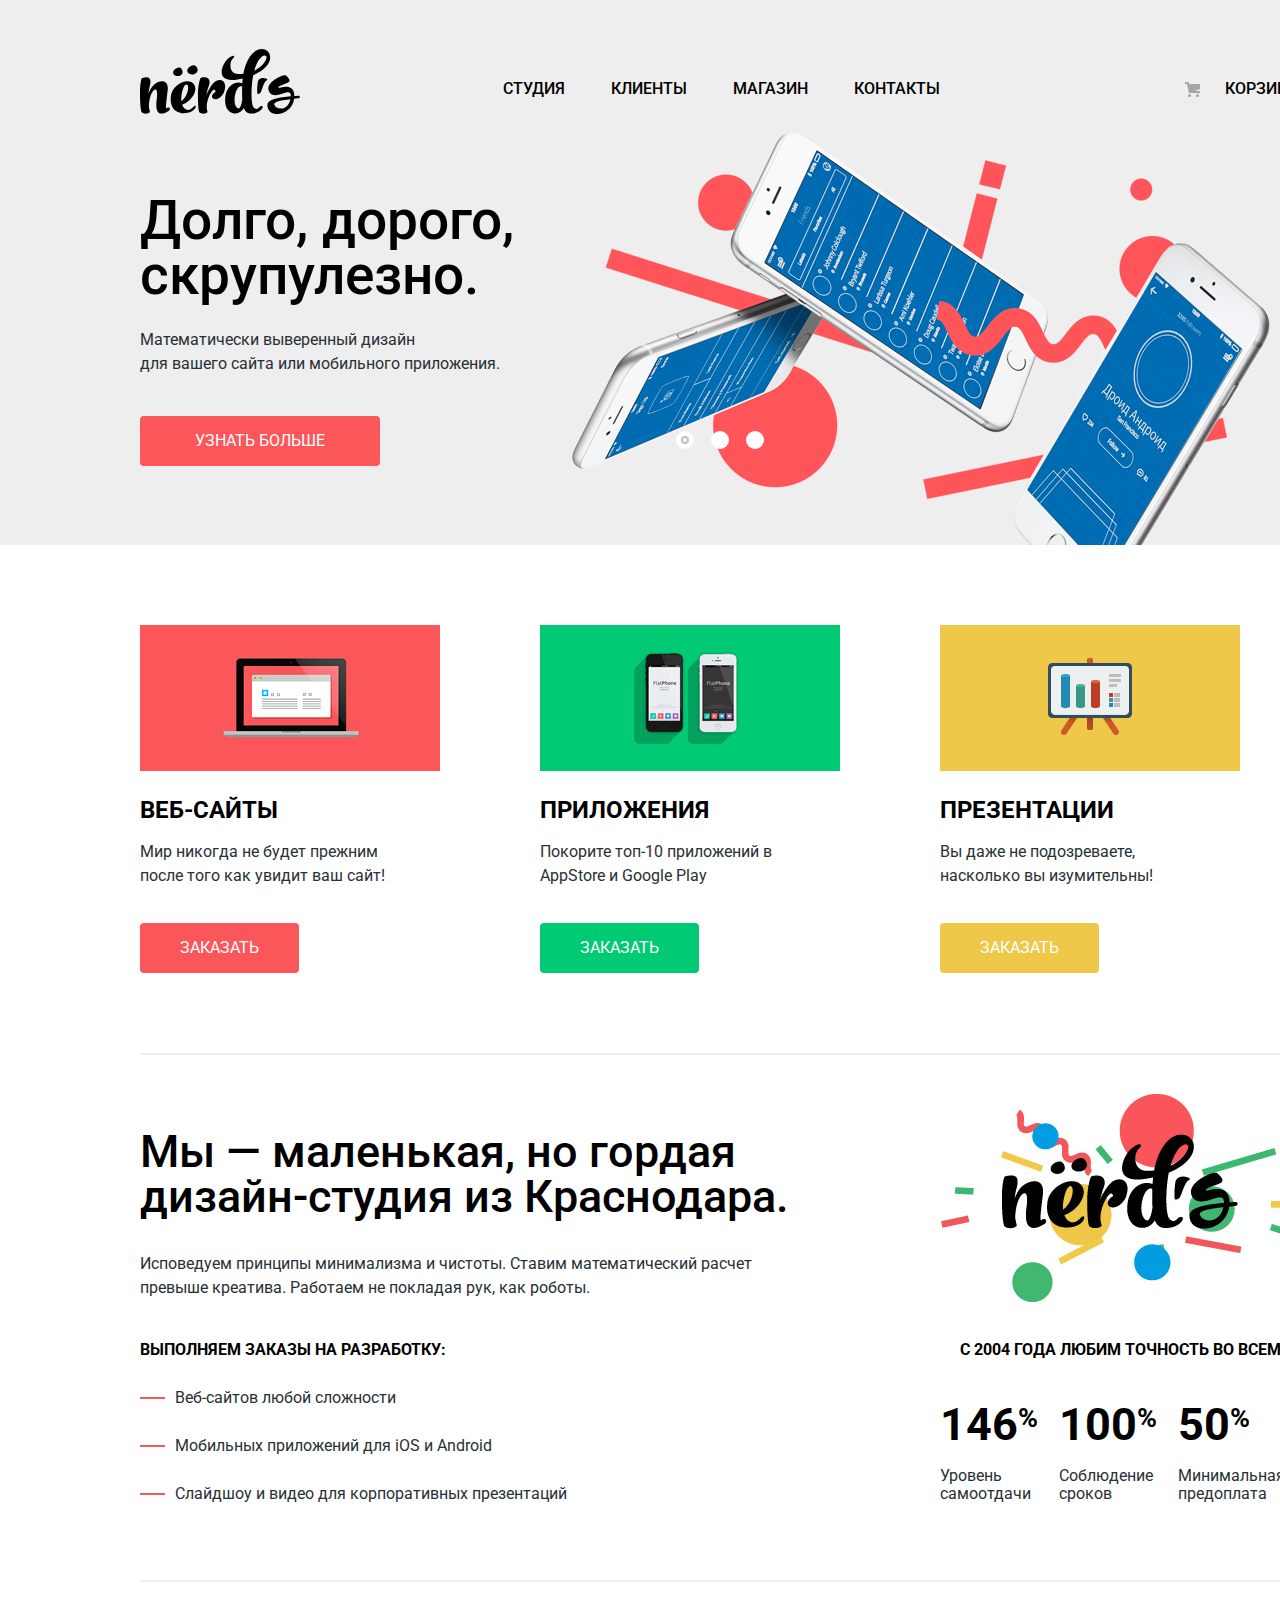
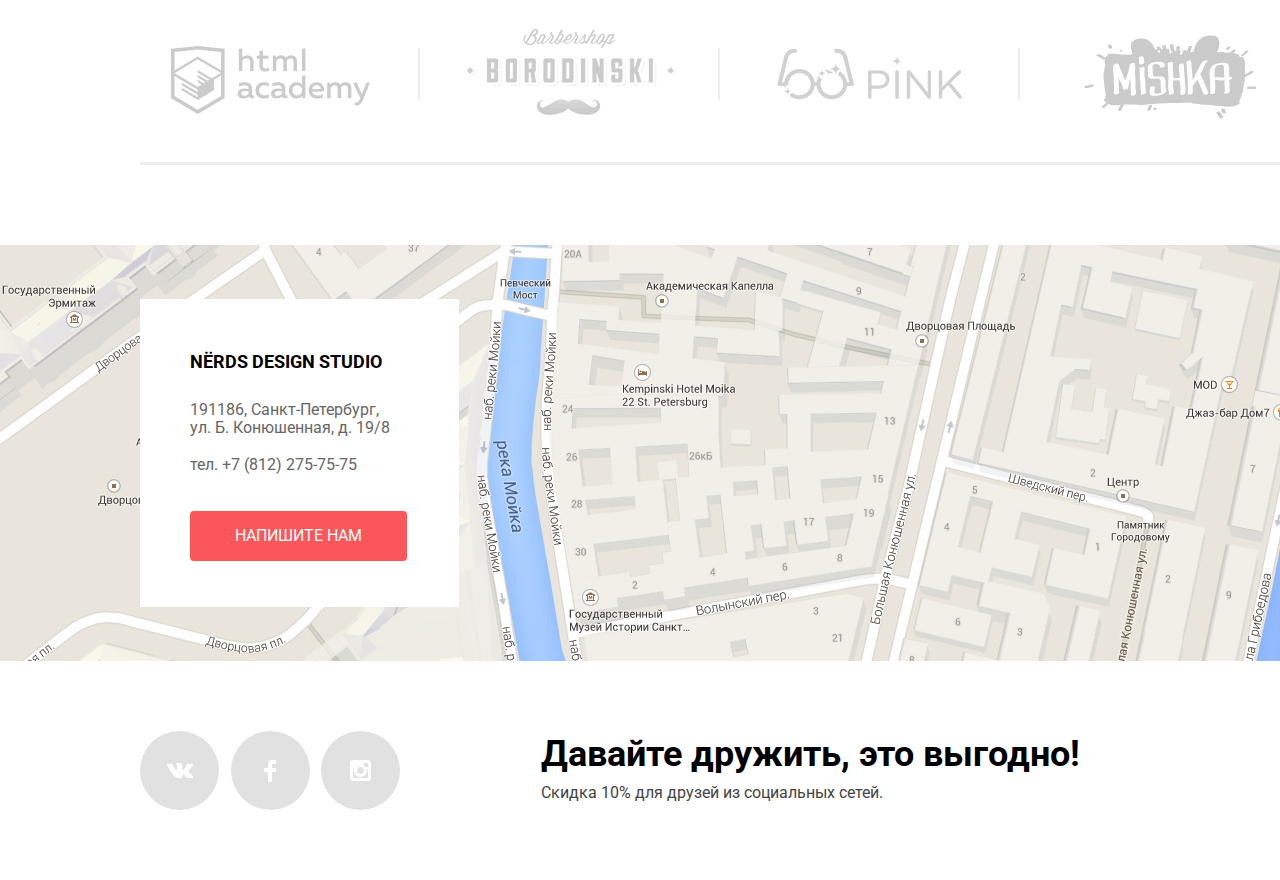
==== commit 9a72acb2: "дополнение проекта" ====
--- a/index.html
+++ b/index.html
@@ -8,184 +8,178 @@
     <link href="css/style.css" rel="stylesheet">
   </head>
   <body>
-<header class="main-header">
-  <nav class="main-navigation container">
-    <a class="main-header-logo">
-    <img src="img/nerds-logo.svg" width="160" height="65" alt="Нёрдс">
-    </a>
-      <ul class="site-navigation">
-      <li><a href="#">Студия</a></li>
-      <li><a href="#">Клиенты</a></li>
-      <li><a href="catalog.html">Магазин</a></li>
-      <li><a href="#">Контакты</a></li>
-    </ul>
-    <ul class="user-navigation">
-      <li><a href="#" class="img-basket">Корзина</a></li>
-    </ul>
-  </nav>
-    <input class="visually-hidden" type="radio" id="product-1" name="toggle" checked>
-    <input class="visually-hidden" type="radio" id="product-2" name="toggle">
-    <input class="visually-hidden" type="radio" id="product-3" name="toggle">
-  <section class="main-slider container">
-    <div class="slider">
-    <div class="slider-controls">
-      <label for="product-1">Первый</label>
-      <label for="product-2">Второй</label>
-      <label for="product-3">Третий</label>
-    </div>
-    <ul class="slider-list">
-      <li class="slider-item slide" id="slide1">
-      <div class="slide-words">
-        <p class="slide-head">Долго, дорого, <br>скрупулезно.</p>
-        <p class="slide-par">Математически выверенный дизайн<br> для вашего сайта или мобильного приложения.</p>
-        <a class="button button-learn-more" href="#">Узнать больше</a>
-      </div>
-      <!-- <div class="slide-pic"></div> -->
-    </li>
-    <li class="slider-item slide" id="slide2">
-      <div class="slide-words">
-        <p class="slide-head">Любим математику<br> как никто другой</p>
-        <p class="slide-par">Никакого креатива, только математические формулы<br> для расчета идеальных пропорций.</p>
-        <a class="button button-learn-more" href="#">Узнать больше</a>
-      </div>
-      <!-- <div class="slide-pic"></div> -->
-    </li>
-    <li class="slider-item slide" id="slide3">
-      <div class="slide-words">
-        <p class="slide-head">Только ночь,<br> только хардкор</p>
-        <p class="slide-par">Работать днем, как все? Мы против этого.<br> Ближе к полуночи работа только начинается.</p>
-        <a class="button button-learn-more" href="#">Узнать больше</a>
-      </div>
-      <!-- <div class="slide-pic"></div> -->
-    </li>
-     </ul>
-  </div>
-  </section>
-  <h1 class="visually-hidden">Веб-студия "Нёрдс"</h1>
-</header>
-<main>
-  <section class="services container">
-    <h2 class="visually-hidden">Виды услуг</h2>
+    <header class="main-header">
+      <nav class="main-navigation container">
+        <a class="main-header-logo">
+        <img src="img/nerds-logo.svg" width="160" height="65" alt="Нёрдс">
+        </a>
+        <ul class="site-navigation">
+          <li><a href="#">Студия</a></li>
+          <li><a href="#">Клиенты</a></li>
+          <li><a href="catalog.html">Магазин</a></li>
+          <li><a href="#">Контакты</a></li>
+        </ul>
+        <ul class="user-navigation">
+          <li><a href="#" class="img-basket">Корзина</a></li>
+        </ul>
+      </nav>
+      <input class="visually-hidden" type="radio" id="product-1" name="toggle" checked>
+      <input class="visually-hidden" type="radio" id="product-2" name="toggle">
+      <input class="visually-hidden" type="radio" id="product-3" name="toggle">
+      <section class="main-slider container">
+        <div class="slider">
+          <div class="slider-controls">
+            <label for="product-1">Первый</label>
+            <label for="product-2">Второй</label>
+            <label for="product-3">Третий</label>
+          </div>
+          <ul class="slider-list">
+            <li class="slider-item slide" id="slide1">
+              <div class="slide-words">
+                <p class="slide-head">Долго, дорого, <br>скрупулезно.</p>
+                <p class="slide-par">Математически выверенный дизайн<br> для вашего сайта или мобильного приложения.</p>
+                <a class="button button-learn-more" href="#">Узнать больше</a>
+              </div>
+            </li>
+            <li class="slider-item slide" id="slide2">
+              <div class="slide-words">
+                <p class="slide-head">Любим математику<br> как никто другой</p>
+                <p class="slide-par">Никакого креатива, только математические формулы<br> для расчета идеальных пропорций.</p>
+                <a class="button button-learn-more" href="#">Узнать больше</a>
+              </div>
+            </li>
+            <li class="slider-item slide" id="slide3">
+              <div class="slide-words">
+                <p class="slide-head">Только ночь,<br> только хардкор</p>
+                <p class="slide-par">Работать днем, как все? Мы против этого.<br> Ближе к полуночи работа только начинается.</p>
+                <a class="button button-learn-more" href="#">Узнать больше</a>
+              </div>
+            </li>
+          </ul>
+        </div>
+      </section>
+      <h1 class="visually-hidden">Веб-студия "Нёрдс"</h1>
+    </header>
+  <main>
+    <section class="services container">
+      <h2 class="visually-hidden">Виды услуг</h2>
       <ul class="services-list">
         <li class="service-item"><img src="img/advantage-picture-red.png" width="300" height="146" alt="Веб-сайты">
           <h4 class="service-head">Веб-сайты</h4>
-            <p class="service-text">Мир никогда не будет прежним после того как увидит ваш сайт!</p>
-            <a class="button button-link-red" href="#">Заказать</a>
+          <p class="service-text">Мир никогда не будет прежним после того как увидит ваш сайт!</p>
+          <a class="button button-link-red" href="#">Заказать</a>
         </li>
         <li class="service-item"><img src="img/advantage-picture-green.png" width="300" height="146" alt="Приложения">
           <h4 class="service-head">Приложения</h4>
-            <p class="service-text">Покорите топ-10 приложений в AppStore и Google Play<p>
-            <a class="button button-link-green" href="#">Заказать</a>
+          <p class="service-text">Покорите топ-10 приложений в AppStore и Google Play<p>
+          <a class="button button-link-green" href="#">Заказать</a>
         </li>
         <li class="service-item"><img src="img/advantage-picture-yellow.png" width="300" height="146" alt="Презентации">
           <h4 class="service-head">Презентации</h4>
-            <p class="service-text">Вы даже не подозреваете, насколько вы изумительны!</p>
-            <a class="button button-link-yellow" href="#">Заказать</a>
+          <p class="service-text">Вы даже не подозреваете, насколько вы изумительны!</p>
+          <a class="button button-link-yellow" href="#">Заказать</a>
         </li>
       </ul>
     </section>
-  <section class="nerds-bio container">
-    <div class="about-us">
-      <h2>Мы — маленькая, но гордая дизайн-студия из Краснодара. </h2>
+    <section class="nerds-bio container">
+      <div class="about-us">
+        <h2>Мы — маленькая, но гордая дизайн-студия из Краснодара. </h2>
         <p class="principes">Исповедуем принципы минимализма и чистоты. Ставим математический расчет превыше креатива. Работаем не покладая рук, как роботы.</p>
         <p class="activities">Выполняем заказы на разработку:</p>
-      <ul class="orders-list">
-        <li class="orders-info">Веб-сайтов любой сложности</li>
-        <li class="orders-info">Мобильных приложений для iOS и Android</li>
-        <li class="orders-info">Слайдшоу и видео для корпоративных презентаций</li>
-      </ul>
-    </div>
-    <div class="about-nerds">
-      <div class="about-nerds-pic"></div>
-      <p class="about-since">с 2004 года Любим точность во всем:</p>
-      <ul class="nerds-list">
-        <li><p class="info-percent">146<sup>%</sup></p><p class="nerds-info">Уровень самоотдачи</p></li>
-        <li><p class="info-percent">100<sup>%</sup></p><p class="nerds-info">Соблюдение сроков</p></li>
-        <li><p class="info-percent">50<sup>%</sup></p><p class="nerds-info">Минимальная предоплата<p></li>
-      </ul>
-    </div>
-  </section>
+        <ul class="orders-list">
+          <li class="orders-info">Веб-сайтов любой сложности</li>
+          <li class="orders-info">Мобильных приложений для iOS и Android</li>
+          <li class="orders-info">Слайдшоу и видео для корпоративных презентаций</li>
+        </ul>
+      </div>
+      <div class="about-nerds">
+        <div class="about-nerds-pic"></div>
+        <p class="about-since">с 2004 года Любим точность во всем:</p>
+        <ul class="nerds-list">
+          <li><p class="info-percent">146<sup>%</sup></p><p class="nerds-info">Уровень самоотдачи</p></li>
+          <li><p class="info-percent">100<sup>%</sup></p><p class="nerds-info">Соблюдение сроков</p></li>
+          <li><p class="info-percent">50<sup>%</sup></p><p class="nerds-info">Минимальная предоплата<p></li>
+        </ul>
+      </div>
+    </section>
     <section class="our-projects container">
       <ul class="projects-list">
-        <li class="projects-link"><a href="https://htmlacademy.ru/intensive/htmlcss" title="Профессиональный онлайн‑курс HTML и CSS, уровень 1">
-            <img class="project-image" src="img/htmlacademy-logo.png" width="199" height="68" alt="Логотип htmlacademy"></a></li>
-        <li class="projects-link"><a  href="#"><img class="project-image" src="img/borodinski-logo.png" width="209" height="90" alt="Логотип барбершопа бородинский"></a></li>
-        <li class="projects-link"><a  href="#"><img class="project-image" src="img/pink-logo.png" width="185" height="52" alt="Логотип Пинк"></a></li>
+        <li class="projects-link projects-link1"><a href="https://htmlacademy.ru/intensive/htmlcss" title="Профессиональный онлайн‑курс HTML и CSS, уровень 1">
+          <img class="project-image" src="img/htmlacademy-logo.png" width="199" height="68" alt="Логотип htmlacademy"></a></li>
+        <li class="projects-link projects-link2"><a  href="#"><img class="project-image" src="img/borodinski-logo.png" width="209" height="90" alt="Логотип барбершопа бородинский"></a></li>
+        <li class="projects-link projects-link3"><a  href="#"><img class="project-image" src="img/pink-logo.png" width="185" height="52" alt="Логотип Пинк"></a></li>
         <li class="projects-link"><a  href="#"><img class="project-image" src="img/mishka-logo.png" width="173" height="84" alt="Логотип Мишка"></a></li>
       </ul>
     </section>
     <section class="find-us">
       <div class="map-image">
-      <div class="find-box">
-        <p class="find-head">NЁRDS DESIGN STUDIO</p>
-        <p class="find-info find-adress">191186, Санкт-Петербург,<br>
+        <div class="find-box">
+          <p class="find-head">NЁRDS DESIGN STUDIO</p>
+          <p class="find-info find-adress">191186, Санкт-Петербург,<br>
             ул. Б. Конюшенная, д. 19/8</p>
-        <p class="find-info find-tel">тел. +7 (812) 275-75-75</p>
-        <button class="button button-message-us" type="button">Напишите нам</button>
-      </div>
+          <p class="find-info find-tel">тел. +7 (812) 275-75-75</p>
+          <button class="button button-message-us" type="button">Напишите нам</button>
+        </div>
       </div>
     </section>
-</main>
-<footer class="container">
-  <div class="main-footer">
-  
+  </main>
+  <footer class="container">
+    <div class="main-footer">
       <ul class="media-list">
         <li><a class="social-button" href="#">
           <svg xmlns="http://www.w3.org/2000/svg" width="26" height="15" viewBox="0 0 26 15">
           <path fill="#FFF" d="M16.138 11.51c.956-.309 2.18 2.04 3.483 2.939.978.681 1.727.534 1.727.534l3.473-.05s1.815-.112.957-1.554c-.071-.12-.503-1.069-2.585-3.022-2.177-2.043-1.882-1.712.739-5.244 1.597-2.153 2.236-3.468 2.036-4.028-.192-.539-1.365-.399-1.365-.399L20.69.713c-.381.001-.704.119-.851.515-.003.004-.621 1.666-1.445 3.079-1.741 2.989-2.436 3.148-2.724 2.961-.661-.433-.494-1.737-.494-2.664 0-2.897.432-4.105-.846-4.417-.427-.104-.739-.172-1.828-.182-1.392-.021-2.574 0-3.244.329-.445.223-.786.712-.579.74.26.035.843.16 1.155.586.401.552.389 1.789.389 1.789s.229 3.411-.54 3.834c-.528.29-1.25-.302-2.803-3.016-.793-1.388-1.392-2.922-1.392-2.922s-.116-.285-.326-.441c-.25-.185-.6-.244-.6-.244L.848.684S.29.7.085.946c-.182.218-.015.668-.015.668s2.909 6.881 6.203 10.347c3.02 3.182 6.452 2.971 6.452 2.971h1.555s.469-.054.709-.312c.224-.24.214-.691.214-.691s-.031-2.109.935-2.419z"/>
-          </svg>
-        </a></li>
+          </svg></a>
+        </li>
         <li><a class="social-button" href="#">
           <svg xmlns="http://www.w3.org/2000/svg" width="12" height="22" viewBox="0 0 12 22">
           <path fill="#FFF" d="M12 4V0H8a4 4 0 0 0-4 4v4H0v4h4v10h4V12h4V8H8V4h4z"/>
-          </svg>
-        </a></li>
+          </svg></a>
+        </li>
         <li><a class="social-button" href="#">
           <svg enable-background="new 0 0 21 21" height="21" viewBox="0 0 21 21" width="21" xmlns="http://www.w3.org/2000/svg">
             <path d="m18 0h-15c-1.65 0-3 1.35-3 3v15c0 1.65 1.35 3 3 3h15c1.65 0 3-1.35 3-3v-15c0-1.65-1.35-3-3-3zm-7.5 7c1.93 0 3.5 1.57 3.5 3.5s-1.57 3.5-3.5 3.5-3.5-1.57-3.5-3.5 1.57-3.5 3.5-3.5zm7.5 11h-15v-9h1.181c-.114.482-.181.983-.181 1.5 0 3.59 2.91 6.5 6.5 6.5s6.5-2.91 6.5-6.5c0-.517-.066-1.018-.181-1.5h1.181zm0-11h-4v-4h4z" fill="#fff"/>
-          </svg>
-        </a></li>
+          </svg></a>
+        </li>
       </ul>
-    
-    <div class="be-friends">
-      <p class="p_friends">Давайте дружить, это выгодно!</p>
-      <p class="p_sale">Скидка 10% для друзей из социальных сетей.</p>
+      <div class="be-friends">
+        <p class="p_friends">Давайте дружить, это выгодно!</p>
+        <p class="p_sale">Скидка 10% для друзей из социальных сетей.</p>
+      </div>
     </div>
-  </div>
-</footer>
+  </footer>
 
-<section class="message-us">
-  <button class="modal-close" type="button">
-    <span class="visually-hidden">Закрыть</span>
-  </button>
-  <h2>Напишите нам</h2>
-  <form method="post" action="https://echo.htmlacademy.ru">
-    <div class="message-input">
-    <div class="input-data input-login">
-      <label for="user-name" class="message-label">Ваше имя:</label>
-      <p>
-      <input class="message-field" type="text" id="user-name" name="field_name" placeholder="Имя Фамилия">
-      </p>
-    </div>
-    <div class="input-data input-email">
-      <p>
-      <label for="user-email" class="message-label">Ваш e-mail:</label>
-      <p>
-      <input class="message-field" type="email" id="user-email" name="field_email" placeholder="email@example.com">
-      </p>
-    </div>
-    <div class="input-data input-letter">
-      <label for="user-letter" class="message-label">Текст письма:</label>
-      <p>
-      <textarea class="message-letter" id="user-letter" rows="4" name="field_letter" placeholder="В свободной форме"></textarea>
-      </p>
-    </div>
-  </div>
-  <button class="button button-send-message" type="submit">Отправить</button>
-  </form>
-</section>
+  <section class="message-us">
+    <button class="modal-close" type="button">
+      <span class="visually-hidden">Закрыть</span>
+    </button>
+    <h2>Напишите нам</h2>
+    <form method="post" action="https://echo.htmlacademy.ru">
+      <div class="message-input">
+        <div class="input-data input-login">
+          <label for="user-name" class="message-label">Ваше имя:</label>
+          <p>
+            <input class="message-field" type="text" id="user-name" name="field_name" placeholder="Имя Фамилия">
+          </p>
+        </div>
+        <div class="input-data input-email">
+          <label for="user-email" class="message-label">Ваш e-mail:</label>
+          <p>
+            <input class="message-field" type="email" id="user-email" name="field_email" placeholder="email@example.com">
+          </p>
+        </div>
+        <div class="input-data input-letter">
+          <label for="user-letter" class="message-label">Текст письма:</label>
+          <p>
+            <textarea class="message-letter" id="user-letter" rows="4" name="field_letter" placeholder="В свободной форме"></textarea>
+          </p>
+        </div>
+      </div>
+      <button class="button button-send-message" type="submit">Отправить</button>
+    </form>
+  </section>
 
-<script src="js/script.js"></script>
+  <script src="js/script.js"></script>
 
-</body>
+  </body>
 </html>
--- a/css/style.css
+++ b/css/style.css
@@ -39,7 +39,8 @@
     border: 0;
     padding: 0;
     white-space: nowrap;
-    clip-path: inset(100%);
+    -webkit-clip-path: inset(100%);
+            clip-path: inset(100%);
     clip: rect(0 0 0 0);
     overflow: hidden;
 }
@@ -87,9 +88,12 @@
 }
 
 .main-navigation {
-    display: flex;
-    justify-content: space-between;
-    align-items: center;
+    display: -webkit-box;
+    display: flex;
+    -webkit-box-pack: justify;
+            justify-content: space-between;
+    -webkit-box-align: center;
+            align-items: center;
     margin-bottom: 18px;
     padding-top: 49px;
 }
@@ -110,10 +114,13 @@
 
 .site-navigation,
 .user-navigation {
+    display: -webkit-box;
     display: flex;
     flex-wrap: wrap;
-    justify-content: space-between;
-    align-items: center;
+    -webkit-box-pack: justify;
+            justify-content: space-between;
+    -webkit-box-align: center;
+            align-items: center;
     
     font-size: 16px;
     line-height: 30px;
@@ -125,7 +132,8 @@
 
 
 .site-navigation {
-    justify-content: center;
+    -webkit-box-pack: center;
+            justify-content: center;
 }
 
 .user-navigation {
@@ -134,8 +142,10 @@
 }
 
 .user-navigation a {
-    display: flex;
-    align-items: center;
+    display: -webkit-box;
+    display: flex;
+    -webkit-box-align: center;
+            align-items: center;
     flex-wrap: wrap;
 }
 
@@ -151,7 +161,8 @@
 }
 
 .site-navigation a {
-    padding: 0 23px;
+    margin: 0 23px;
+    padding-bottom: 10px;
 }
 
 .img-basket {
@@ -202,17 +213,19 @@
 .slider-controls {
     position: absolute;
     bottom: 90px;
-    left: 559px;
+    left: 556px;
     z-index: 20;
 
     font-size: 0;
 }
 
 .slider-controls label {
+    position: relative;
+
     display: inline-block;
     width: 18px;
     height: 18px;
-    margin-right: 15px;
+    margin-right: 17px;
   
     vertical-align: top;
   
@@ -224,11 +237,6 @@
  .slide {
     display: none;
 }
-
- /* .slider-item {
-    display: flex;
-    align-items: flex-end;
-} */
 
 .slide-words {
     padding-top: 61px;
@@ -264,26 +272,41 @@
 #product-1:checked ~ .main-slider #slide1,
 #product-2:checked ~ .main-slider #slide2,
 #product-3:checked ~ .main-slider #slide3 {
-  display: block;
-}
-
-#product-1:checked ~ .main-slider label[for="product-1"],
-#product-2:checked ~ .main-slider label[for="product-2"],
-#product-3:checked ~ .main-slider label[for="product-3"] {
-  background-color: green;
+    display: block;
+}
+
+#product-1:checked ~ .main-slider label[for="product-1"]::before,
+#product-2:checked ~ .main-slider label[for="product-2"]::before,
+#product-3:checked ~ .main-slider label[for="product-3"]::before {
+    content: "";
+    position: absolute;
+    display: block;
+
+    width: 8px;
+    height: 8px;
+    background-color: #ffffff;
+    border: 2px solid #c1c1c1;
+    border-radius: 50%;
+
+    top: 5px;
+    left: 5px;
 }
 
 .services {
-    display: flex;
-    justify-content: space-between;
+    display: -webkit-box;
+    display: flex;
+    -webkit-box-pack: justify;
+            justify-content: space-between;
     flex-wrap: wrap;
 
     margin-bottom: 59px;
 }
 
 .services-list {
-    display: flex;
-    justify-content: space-between;
+    display: -webkit-box;
+    display: flex;
+    -webkit-box-pack: justify;
+            justify-content: space-between;
     flex-wrap: wrap;
 
     padding-top: 80px;
@@ -311,21 +334,37 @@
     margin: 0;
     margin-bottom: 35px;
     color: #283136;
-    max-width: 245px;
+    max-width: 250px;
 }
 
 .nerds-bio {
-    display: flex;
-    justify-content: space-between;
+    position: relative;
+
+    display: -webkit-box;
+    display: flex;
+    -webkit-box-pack: justify;
+            justify-content: space-between;
     flex-wrap: wrap;
 
-    border-top: 2px solid #eeeeee;
-    padding-top: 40px;
-    margin-bottom: 63px;
+    padding-top: 46px;
+    margin-bottom: 65px;
 }
 
 .about-us {
-    padding-top: 40px;
+    padding-top: 35px;
+}
+
+.nerds-bio::before {
+    position: absolute;
+    
+    content: "";
+    display: block;
+    width: 1160px;
+    height: 2px;
+
+    top: 5px;
+    left: 20px;
+    background-color: #eeeeee;
 }
 
 .about-us h2 {
@@ -334,11 +373,11 @@
     font-weight: 500;
     color: #000000;
 
-    max-width: 650px;
+    max-width: 700px;
     text-overflow: clip;
     padding: 0;
     margin: 0;
-    margin-bottom: 30px;;
+    margin-bottom: 33px;;
 }
 
 .principes {
@@ -347,7 +386,7 @@
     color: #283136;
     max-width: 616px;
     margin: 0;
-    margin-bottom: 41px;
+    margin-bottom: 38px;
 }
 
 .activities {
@@ -377,7 +416,8 @@
     position: absolute;
     left: 0;
     top: 75%;
-    transform: translateY(-50%);
+    -webkit-transform: translateY(-50%);
+            transform: translateY(-50%);
 }
 
 .about-nerds-pic {
@@ -387,7 +427,7 @@
     background-repeat: no-repeat;
     background-position: right bottom;
     margin: 0;
-    margin-bottom: 40px;
+    margin-bottom: 36px;
 }
 
 .about-since {
@@ -435,25 +475,55 @@
 }
 
 .our-projects {
-    padding-bottom: 82px;
+    padding-bottom: 81px;
 }
 
 .projects-list {
-    display: flex;
-    justify-content: center;
-    align-items: center;
+    position: relative;
+
+    display: -webkit-box;
+    display: flex;
+    -webkit-box-pack: center;
+            justify-content: center;
+    -webkit-box-align: center;
+            align-items: center;
     flex-wrap: wrap;
 
     min-height: 180px;
 
-    border-top: 2px solid #eeeeee;
-    border-bottom: 2px solid #eeeeee;
-
+}
+
+.projects-list::before {
+    position: absolute;
+    
+    content: "";
+    display: block;
+    width: 1160px;
+    height: 2px;
+
+    top: -4px;
+    left: 0;
+    background-color: #eeeeee;
+}
+
+.projects-list::after {
+    position: absolute;
+    
+    content: "";
+    display: block;
+    width: 1160px;
+    height: 3px;
+
+    bottom: -1px;
+    left: 0;
+    background-color: #eeeeee;
 }
 
 .projects-link {
-    display: flex;
-    justify-content: center;
+    display: -webkit-box;
+    display: flex;
+    -webkit-box-pack: center;
+            justify-content: center;
     flex-wrap: wrap;
 
     width: 290px;
@@ -479,17 +549,51 @@
     padding-left: 30px;
 }
 
-.projects-link + .projects-link::before {
+.projects-link1::after {
     content: "";
     display: block;
     width: 2px;
     height: 52px;
 
     position: absolute;
-    left: 0;
+    right: 10px;
     top: 50%;
     
-    transform: translateY(-50%);
+    -webkit-transform: translateY(-50%);
+    
+            transform: translateY(-50%);
+    background-color: #eeeeee;
+}
+
+.projects-link2::after {
+    content: "";
+    display: block;
+    width: 2px;
+    height: 52px;
+
+    position: absolute;
+    right: 0;
+    top: 50%;
+    
+    -webkit-transform: translateY(-50%);
+    
+            transform: translateY(-50%);
+    background-color: #eeeeee;
+}
+
+.projects-link3::after {
+    content: "";
+    display: block;
+    width: 2px;
+    height: 52px;
+
+    position: absolute;
+    right: -10px;
+    top: 50%;
+    
+    -webkit-transform: translateY(-50%);
+    
+            transform: translateY(-50%);
     background-color: #eeeeee;
 }
 
@@ -530,8 +634,8 @@
 .find-head {
     margin: 0;
     padding: 0;
-    padding-top: 50px;
-    padding-bottom: 23px;
+    padding-top: 48px;
+    padding-bottom: 24px;
     padding-left: 50px;
     font-size: 18px;
     line-height: 30px;
@@ -558,25 +662,31 @@
 }
 
 .main-footer {
+    display: -webkit-box;
     display: flex;
     padding-top: 70px;
     padding-bottom: 70px;
 }
 
 .media-list {
+    display: -webkit-box;
     display: flex;
     flex-wrap: wrap;
-    justify-content: space-between;
-
-    min-width: 264px;
-    
-    margin-right: 137px;
+    -webkit-box-pack: justify;
+            justify-content: space-between;
+
+    min-width: 260px;
+    
+    margin-right: 141px;
 }
 
 .social-button {
-    display: flex;
-    align-items: center;
-    justify-content: center;
+    display: -webkit-box;
+    display: flex;
+    -webkit-box-align: center;
+            align-items: center;
+    -webkit-box-pack: center;
+            justify-content: center;
     flex-wrap: wrap;
 
     width: 79px;
@@ -603,29 +713,57 @@
     color: #444444;
 }
 
+@-webkit-keyframes bounce {
+
+    0% {
+        -webkit-transform: translateY(-2000px);
+                transform: translateY(-2000px);
+    }
+
+    70% {
+        -webkit-transform: translateY(30px);
+                transform: translateY(30px);
+    }
+
+    90% {
+        -webkit-transform: translateY(-10px);
+                transform: translateY(-10px);
+    }
+
+    100% {
+        -webkit-transform: translateY(0);
+                transform: translateY(0);
+    }
+}
+
 @keyframes bounce {
 
     0% {
-        transform: translateY(-2000px);
+        -webkit-transform: translateY(-2000px);
+                transform: translateY(-2000px);
     }
 
     70% {
-        transform: translateY(30px);
+        -webkit-transform: translateY(30px);
+                transform: translateY(30px);
     }
 
     90% {
-        transform: translateY(-10px);
+        -webkit-transform: translateY(-10px);
+                transform: translateY(-10px);
     }
 
     100% {
-        transform: translateY(0);
+        -webkit-transform: translateY(0);
+                transform: translateY(0);
     }
 }
 
-@keyframes shake {
+@-webkit-keyframes shake {
     0%, 
     100% {
-        transform: translateX(0);
+        -webkit-transform: translateX(0);
+                transform: translateX(0);
     }
 
     10%,
@@ -633,14 +771,41 @@
     50%,
     70%,
     90% {
-        transform: translateX(-10px);
+        -webkit-transform: translateX(-10px);
+                transform: translateX(-10px);
     }
 
     20%,
     40%,
     60%,
     80% {
-        transform: translateX(10px);
+        -webkit-transform: translateX(10px);
+                transform: translateX(10px);
+    }
+}
+
+@keyframes shake {
+    0%, 
+    100% {
+        -webkit-transform: translateX(0);
+                transform: translateX(0);
+    }
+
+    10%,
+    30%,
+    50%,
+    70%,
+    90% {
+        -webkit-transform: translateX(-10px);
+                transform: translateX(-10px);
+    }
+
+    20%,
+    40%,
+    60%,
+    80% {
+        -webkit-transform: translateX(10px);
+                transform: translateX(10px);
     }
 }
 
@@ -665,11 +830,14 @@
     background-color: #ffffff;
     box-shadow: 0px 20px 40px 0 rgba(0, 1, 1, 0.75);
 
-    animation: bounce 0.6s;
+    -webkit-animation: bounce 0.6s;
+
+            animation: bounce 0.6s;
 }
 
 .message-error {
-    animation: shake 0.6s;
+    -webkit-animation: shake 0.6s;
+            animation: shake 0.6s;
 }
 
 .modal-close {
@@ -706,8 +874,10 @@
 }
 
 .message-input {
-    display: flex;
-    justify-content: space-between;
+    display: -webkit-box;
+    display: flex;
+    -webkit-box-pack: justify;
+            justify-content: space-between;
     flex-wrap: wrap;
     width: 760px;
 }
@@ -829,23 +999,6 @@
     padding: 16px 61px;
 }
 
-
-/* .button-link {
-    display: block;
-    text-align: center;
-    font-size: 16px;
-    line-height: 18px;
-    text-transform: uppercase;
-    
-    max-height: 146px;
-    margin-top: 35px;
-    padding: 16px 45px;
-
-
-    color: #ffffff;
-    border-radius: 5px;
-} */
-
 .button-learn-more {
     padding: 16px 55px;
 }
@@ -939,7 +1092,7 @@
     line-height: 18px;
     color: rgba(0, 0, 0, 0.3);
     text-transform: uppercase;
-    text-align: left;
+    padding-left: 25px;
 
     background-color: transparent;
     border: none;
@@ -955,9 +1108,15 @@
     color: #000000;
 }
 
+.arrow-container .button-sort {
+    padding-left: 0;
+}
+
 .catalog-columns {
-    display: flex;
-    justify-content: space-between;
+    display: -webkit-box;
+    display: flex;
+    -webkit-box-pack: justify;
+            justify-content: space-between;
     flex-wrap: wrap;
     padding-top: 55px;
 }
@@ -1092,8 +1251,10 @@
 }
 
 .sort-container {
-    display: flex;
-    justify-content: space-between;
+    display: -webkit-box;
+    display: flex;
+    -webkit-box-pack: justify;
+            justify-content: space-between;
     flex-wrap: wrap;
     padding-bottom: 55px;
     padding-top: 5px;
@@ -1118,16 +1279,28 @@
 }
 
 .button-container {
+    display: -webkit-box;
+    display: flex;
+    -webkit-box-pack: justify;
+            justify-content: space-between;
+    min-width: 330px;
+    flex-wrap: wrap;
+}
+
+.arrow-container {
     display: flex;
     justify-content: space-between;
-    min-width: 360px;
+    min-width: 42px;
+    margin-left: 48px;
+}
+
+.catalog-list {
+    display: -webkit-box;
+    display: flex;
     flex-wrap: wrap;
-}
-
-.catalog-list {
-    display: flex;
-    flex-wrap: wrap;
-    justify-content: space-between;
+    -webkit-box-pack: justify;
+            justify-content: space-between;
+            margin-bottom: 28px;
 }
 
 .catalog-item {
@@ -1154,13 +1327,10 @@
     left: 0;
     right: 0;
     display: none;
-    /* transform: translateY(10px);
-    transition: opacity .5s ease, transform .5s ease; */
 }
 
 .catalog-item:hover .site-description {
     display: block;
-    /* transform: translateY(0); */
 }
 
 .img-browser {
@@ -1213,10 +1383,11 @@
 }
 
 .pages-container {
-    display: flex;
-    justify-content: space-between;
+    display: -webkit-box;
+    display: flex;
+    -webkit-box-pack: justify;
+            justify-content: space-between;
     flex-wrap: wrap;
-    margin-top: 28px;
     margin-bottom: 49px;
     width: 443px;
 }
@@ -1232,10 +1403,10 @@
 
     box-sizing: border-box;
 
-    padding: 13px 17px;
+    padding: 15px 20px;
 
     background-color: #eeeeee;
-    border: 3px solid #eeeeee;
+
     border-radius: 2px;
 
     margin-bottom: 10px;
@@ -1253,8 +1424,11 @@
 }
 
 .active-page {
+    box-sizing: border-box;
     background-color: #ffffff;
     border: 3px solid #dbdbdb;
+
+    padding: 13px 18px;
 }
 
 .next-page {
@@ -1343,72 +1517,4 @@
 .filter-input-checkbox:disabled + .check__box,
 .filter-input-checkbox:disabled ~ .check__text {
     opacity: 0.1;
-}
-
-
-/* .checkboxcontainer label {
-    position: relative;
-}
-
-.checkboxcontainer label::before {
-    position: absolute;
-    content: "";
-    display: inline-block;
-    width: 23px;
-    height: 23px;
-    background-image: url("../img/checkbox-off.svg");
-    background-repeat: no-repeat;
-    
-    left: -40px;
-    bottom: 0;
-}
-
-.checkboxcontainer label::after {
-    position: absolute;
-    content: "";
-    display: inline-block;
-    width: 27px;
-    height: 23px;
-    background-image: url("../img/checkbox-on.svg");
-    background-repeat: no-repeat;
-
-    left: -40px;
-    bottom: 0;
-
-}
-
-.checkboxcontainer input[type="checkbox"] + label::after {
-    content: none;
-}
-
-.checkboxcontainer input[type="checkbox"]:checked + label::after {
-    content: "";
-} */
-
-
-/* .checkboxcontainer {
-    display: flex;
-    align-items: center;
-}
-
-
-
-
-.checkboxcontainer input[type="checkbox"]:checked + .checkboxcontainer__icon:before {
-    content: '';
-    width: 5px;
-    height: 5px;
-    background: red;
-    border-radius: 2px;
-}
-
-.checkboxcontainer__icon {
-    display: flex;
-    align-items: center;
-    justify-content: center;
-    width: 10px;
-    height: 10px;
-    border: 2px solid red;
-    border-radius: 2px;
-    margin-right: 5px;
-} */+}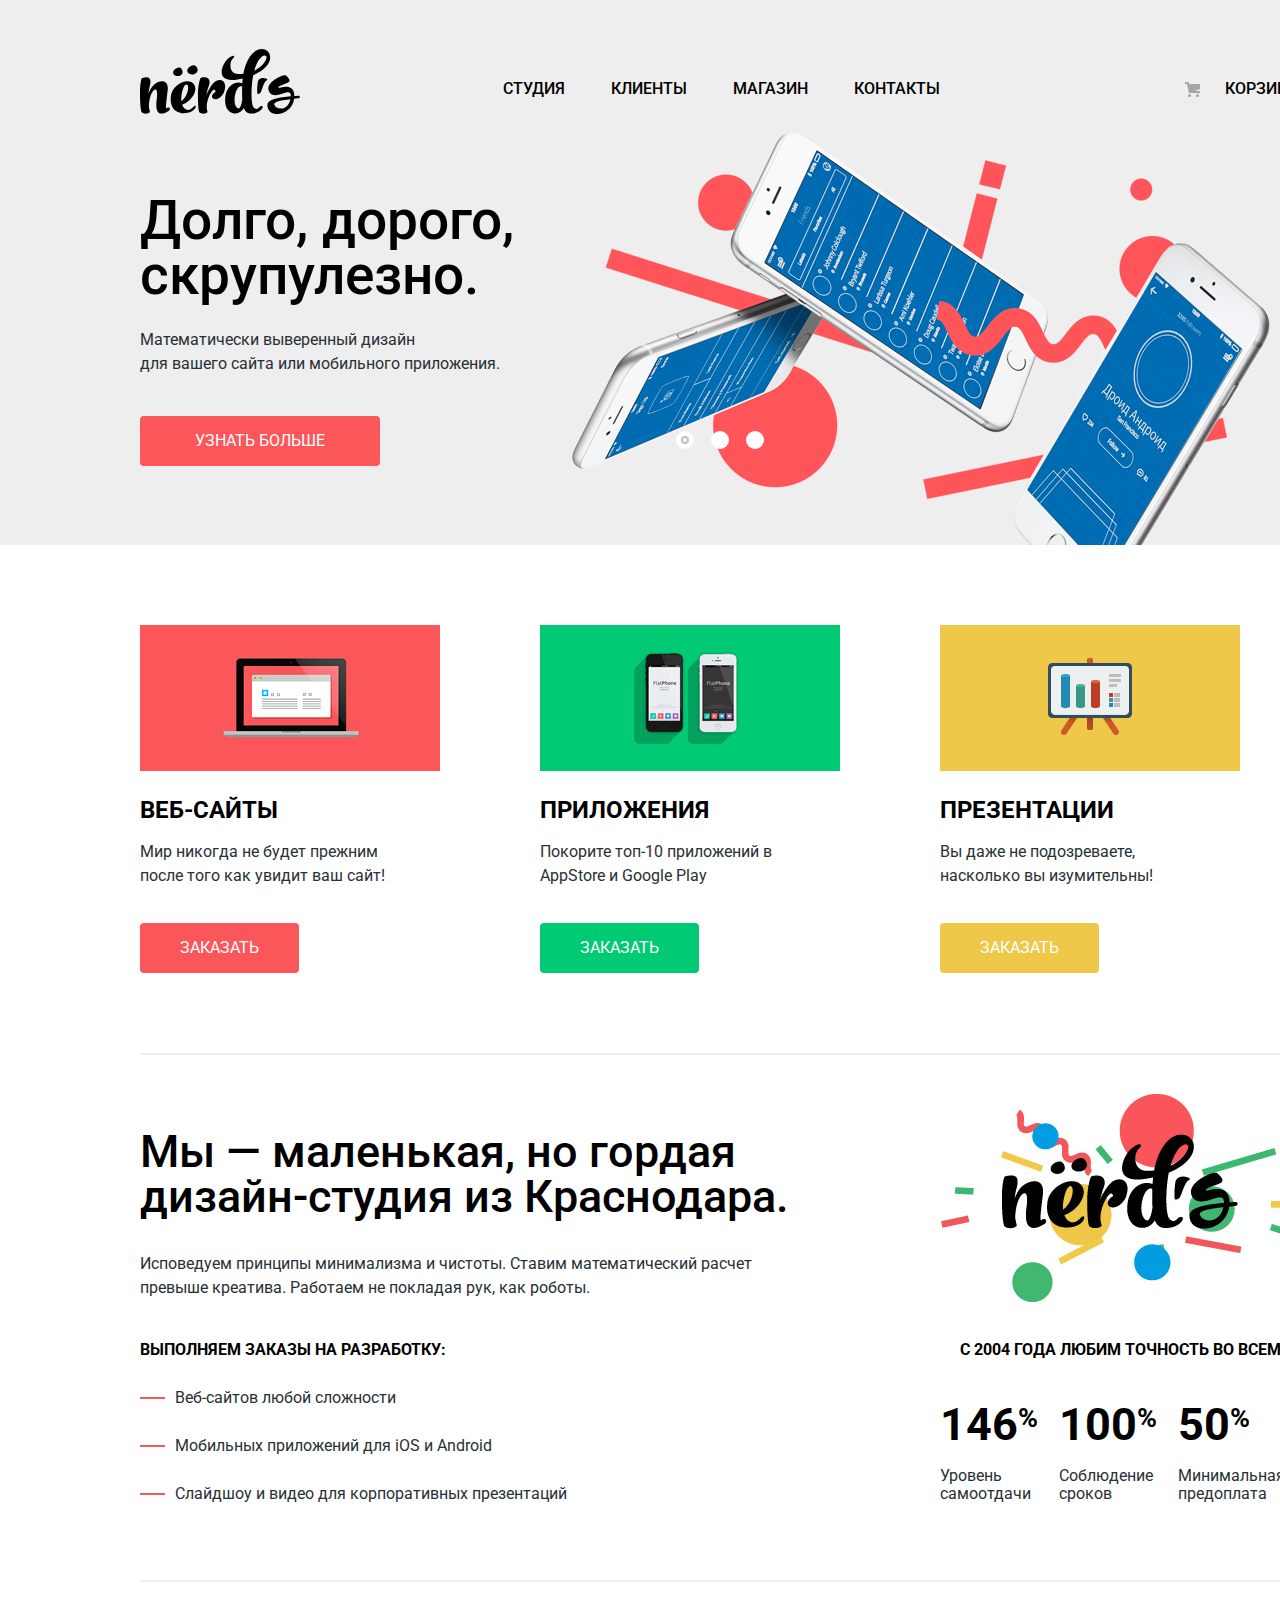
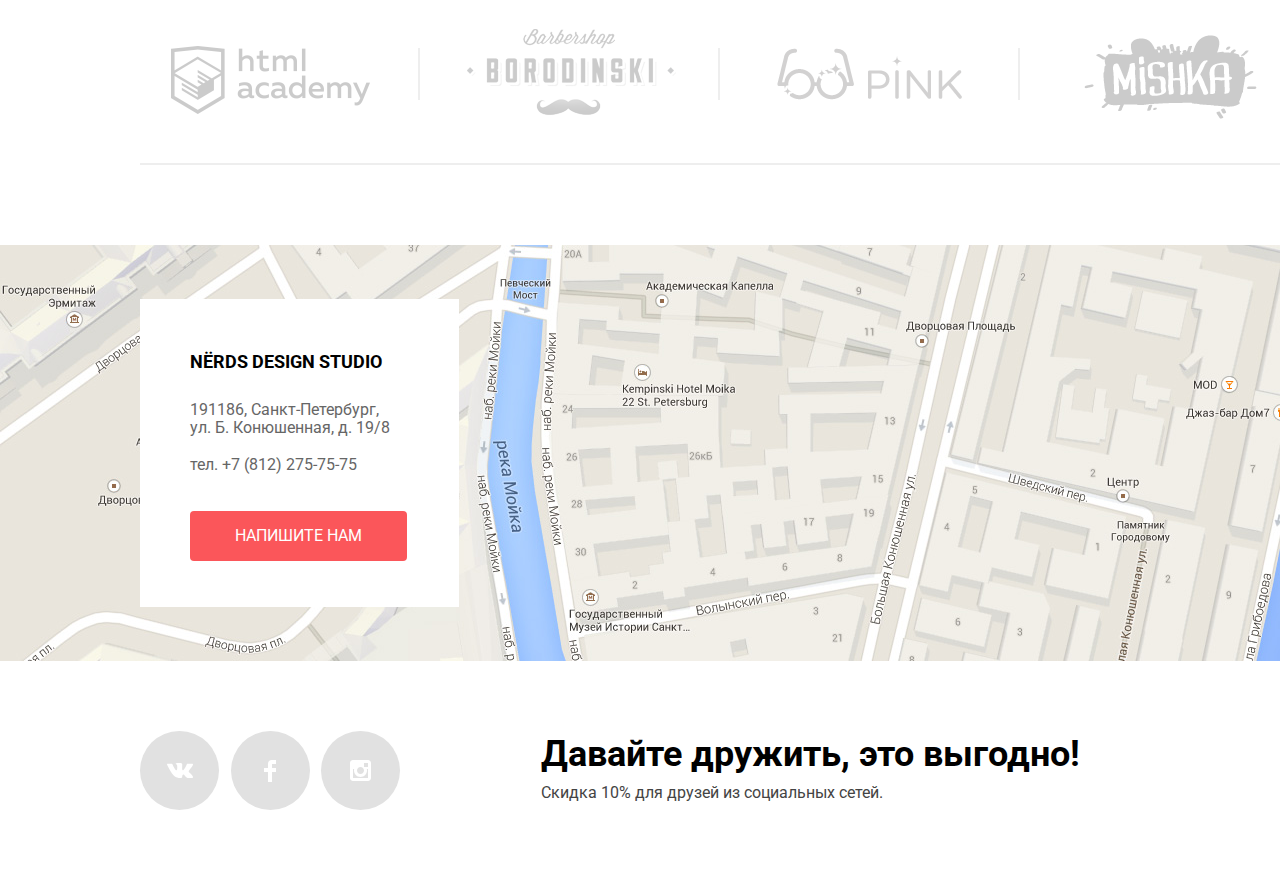
==== commit 1003800c: "Правки" ====
--- a/index.html
+++ b/index.html
@@ -113,6 +113,7 @@
     </section>
     <section class="find-us">
       <div class="map-image">
+        <div class="container map-container">
         <div class="find-box">
           <p class="find-head">NЁRDS DESIGN STUDIO</p>
           <p class="find-info find-adress">191186, Санкт-Петербург,<br>
@@ -121,6 +122,7 @@
           <button class="button button-message-us" type="button">Напишите нам</button>
         </div>
       </div>
+    </div>
     </section>
   </main>
   <footer class="container">
--- a/css/style.css
+++ b/css/style.css
@@ -174,7 +174,7 @@
     content: "";
 
     position: absolute;
-    top: 8x;
+    top: 8px;
     left: 0;
 
     width: 15px;
@@ -304,6 +304,8 @@
 
 .services-list {
     display: -webkit-box;
+    flex-direction: row;
+    width: 1100px;
     display: flex;
     -webkit-box-pack: justify;
             justify-content: space-between;
@@ -352,6 +354,8 @@
 
 .about-us {
     padding-top: 35px;
+    margin-left: 0;
+    margin-right: auto;
 }
 
 .nerds-bio::before {
@@ -384,7 +388,7 @@
     font-size: 16px;
     line-height: 24px;
     color: #283136;
-    max-width: 616px;
+    max-width: 621px;
     margin: 0;
     margin-bottom: 38px;
 }
@@ -489,7 +493,7 @@
             align-items: center;
     flex-wrap: wrap;
 
-    min-height: 180px;
+    height: 180px;
 
 }
 
@@ -512,7 +516,7 @@
     content: "";
     display: block;
     width: 1160px;
-    height: 3px;
+    height: 2px;
 
     bottom: -1px;
     left: 0;
@@ -615,20 +619,23 @@
 }
 
 .map-image {
-    position: relative;
     height: 416px;
     background-image: url("../img/map.jpg");
     background-repeat: no-repeat;
     background-size: 100%;
 }
 
+.map-container {
+    position: relative;
+}
+
 .find-box {
     width: 319px;
     height: 308px;
     background-color: #ffffff;
     position: absolute;
     top: 54px;
-    left: 140px;
+    left: 20px;
 }
 
 .find-head {
@@ -976,9 +983,10 @@
 }
 
 .button-send-message {
+    box-sizing: border-box;
     width: 260px;
     height: 50px;
-    padding: 18px 83px;
+    padding: 16px 83px;
 }
 
 .social-button:active,
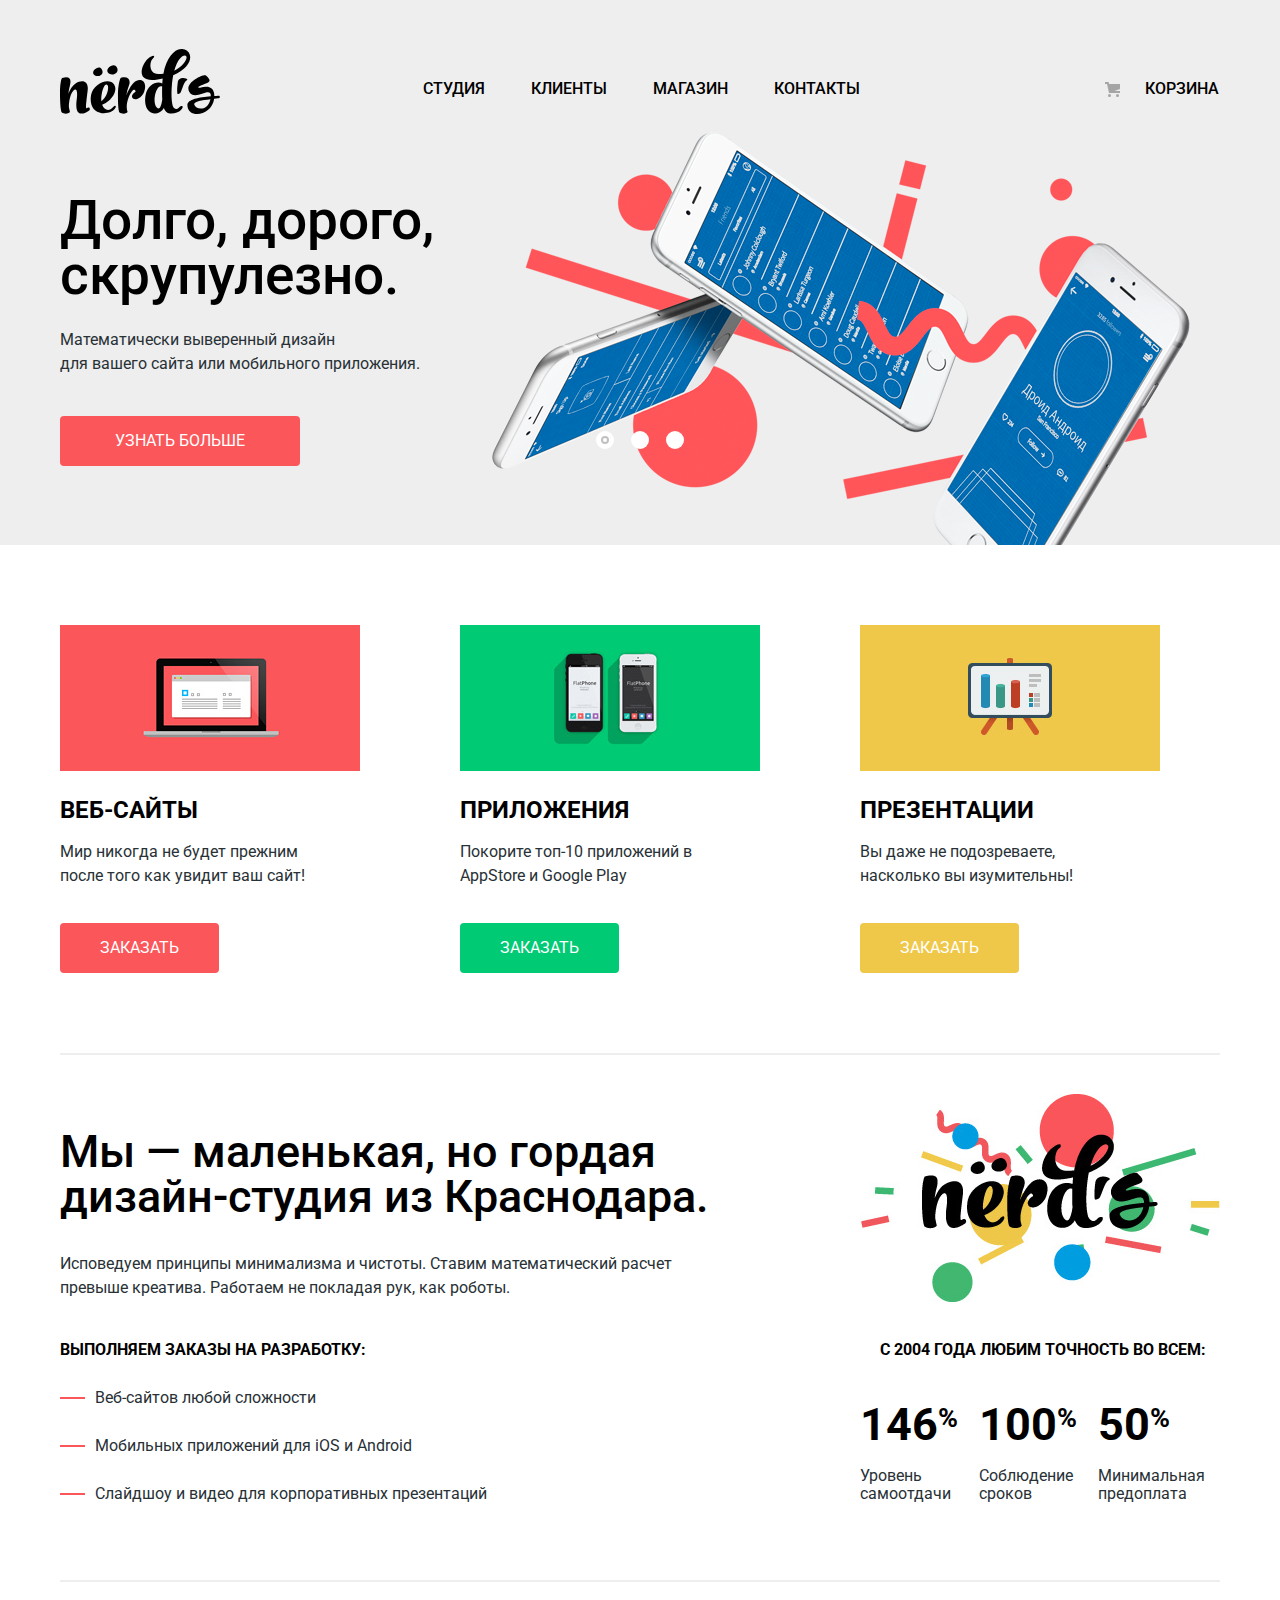
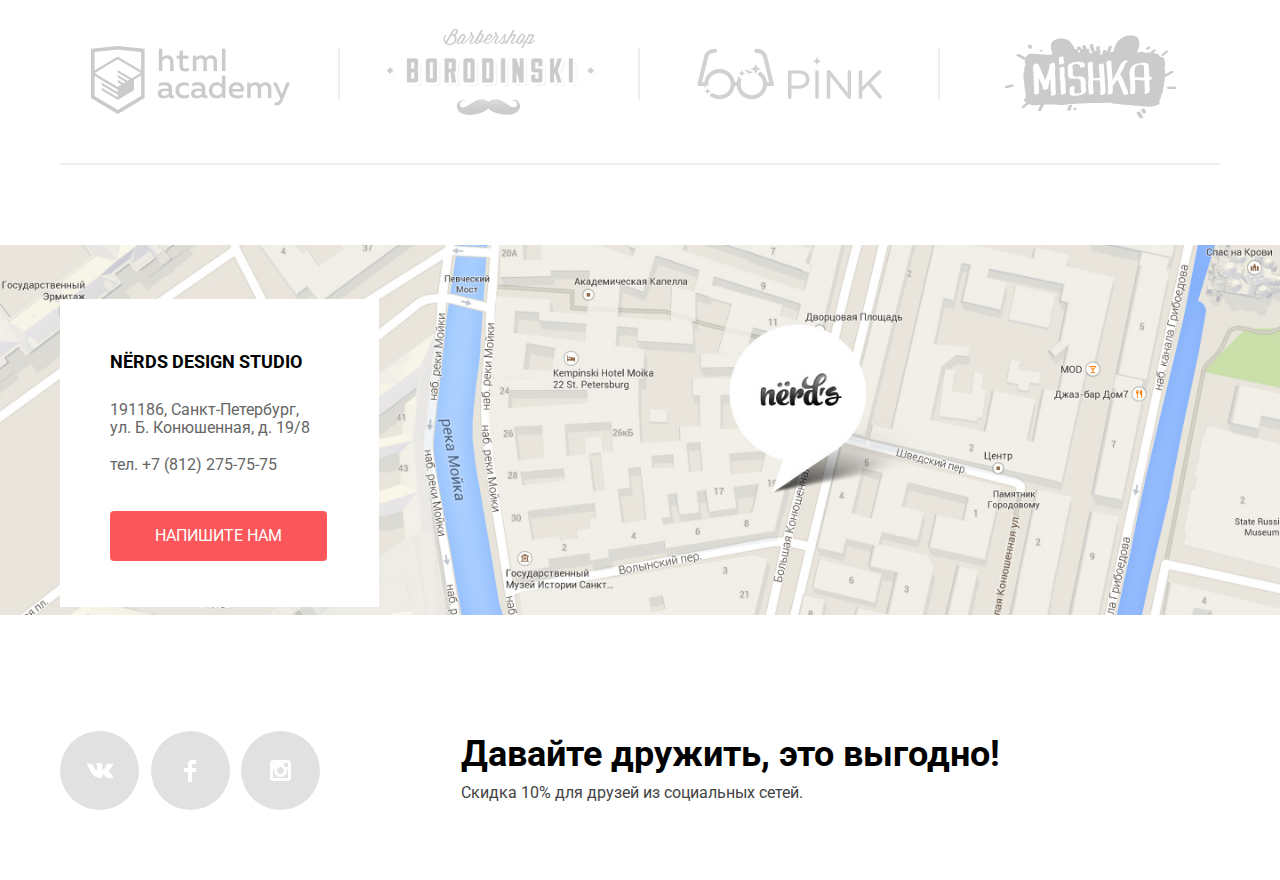
==== commit 01929bd8: "правки2" ====
--- a/index.html
+++ b/index.html
@@ -114,15 +114,15 @@
     <section class="find-us">
       <div class="map-image">
         <div class="container map-container">
-        <div class="find-box">
-          <p class="find-head">NЁRDS DESIGN STUDIO</p>
-          <p class="find-info find-adress">191186, Санкт-Петербург,<br>
-            ул. Б. Конюшенная, д. 19/8</p>
-          <p class="find-info find-tel">тел. +7 (812) 275-75-75</p>
-          <button class="button button-message-us" type="button">Напишите нам</button>
+          <div class="find-box">
+            <p class="find-head">NЁRDS DESIGN STUDIO</p>
+            <p class="find-info find-adress">191186, Санкт-Петербург,<br>
+              ул. Б. Конюшенная, д. 19/8</p>
+            <p class="find-info find-tel"><a href="tel:+78122757575">тел. +7 (812) 275-75-75</a></p>
+            <button class="button button-message-us" type="button">Напишите нам</button>
+          </div>
         </div>
       </div>
-    </div>
     </section>
   </main>
   <footer class="container">
--- a/css/style.css
+++ b/css/style.css
@@ -17,7 +17,7 @@
     line-height: 24px;
     color: #000000;
 
-    min-width: 1440px;
+    min-width: 1200px;
 }
 
 img {
@@ -40,7 +40,7 @@
     padding: 0;
     white-space: nowrap;
     -webkit-clip-path: inset(100%);
-            clip-path: inset(100%);
+        clip-path: inset(100%);
     clip: rect(0 0 0 0);
     overflow: hidden;
 }
@@ -91,9 +91,9 @@
     display: -webkit-box;
     display: flex;
     -webkit-box-pack: justify;
-            justify-content: space-between;
+        justify-content: space-between;
     -webkit-box-align: center;
-            align-items: center;
+        align-items: center;
     margin-bottom: 18px;
     padding-top: 49px;
 }
@@ -118,9 +118,9 @@
     display: flex;
     flex-wrap: wrap;
     -webkit-box-pack: justify;
-            justify-content: space-between;
+        justify-content: space-between;
     -webkit-box-align: center;
-            align-items: center;
+        align-items: center;
     
     font-size: 16px;
     line-height: 30px;
@@ -133,7 +133,7 @@
 
 .site-navigation {
     -webkit-box-pack: center;
-            justify-content: center;
+        justify-content: center;
 }
 
 .user-navigation {
@@ -145,7 +145,7 @@
     display: -webkit-box;
     display: flex;
     -webkit-box-align: center;
-            align-items: center;
+        align-items: center;
     flex-wrap: wrap;
 }
 
@@ -295,8 +295,8 @@
 .services {
     display: -webkit-box;
     display: flex;
-    -webkit-box-pack: justify;
-            justify-content: space-between;
+    -webkit-box-pack: start;
+        justify-content: flex-start;
     flex-wrap: wrap;
 
     margin-bottom: 59px;
@@ -304,11 +304,13 @@
 
 .services-list {
     display: -webkit-box;
-    flex-direction: row;
-    width: 1100px;
-    display: flex;
-    -webkit-box-pack: justify;
-            justify-content: space-between;
+    -webkit-box-orient: horizontal;
+    -webkit-box-direction: normal;
+        flex-direction: row;
+    width: 1200px;
+    display: flex;
+    -webkit-box-pack: start;
+        justify-content: flex-start;
     flex-wrap: wrap;
 
     padding-top: 80px;
@@ -316,6 +318,7 @@
 
 .service-item {
     width: 300px;
+    margin-right: 0;
 }
 
 .service-item + .service-item {
@@ -345,7 +348,7 @@
     display: -webkit-box;
     display: flex;
     -webkit-box-pack: justify;
-            justify-content: space-between;
+        justify-content: space-between;
     flex-wrap: wrap;
 
     padding-top: 46px;
@@ -421,7 +424,7 @@
     left: 0;
     top: 75%;
     -webkit-transform: translateY(-50%);
-            transform: translateY(-50%);
+        transform: translateY(-50%);
 }
 
 .about-nerds-pic {
@@ -488,9 +491,9 @@
     display: -webkit-box;
     display: flex;
     -webkit-box-pack: center;
-            justify-content: center;
+        justify-content: center;
     -webkit-box-align: center;
-            align-items: center;
+        align-items: center;
     flex-wrap: wrap;
 
     height: 180px;
@@ -527,7 +530,7 @@
     display: -webkit-box;
     display: flex;
     -webkit-box-pack: center;
-            justify-content: center;
+        justify-content: center;
     flex-wrap: wrap;
 
     width: 290px;
@@ -564,8 +567,8 @@
     top: 50%;
     
     -webkit-transform: translateY(-50%);
+        transform: translateY(-50%);
     
-            transform: translateY(-50%);
     background-color: #eeeeee;
 }
 
@@ -580,8 +583,8 @@
     top: 50%;
     
     -webkit-transform: translateY(-50%);
-    
-            transform: translateY(-50%);
+        transform: translateY(-50%);
+
     background-color: #eeeeee;
 }
 
@@ -596,8 +599,8 @@
     top: 50%;
     
     -webkit-transform: translateY(-50%);
-    
-            transform: translateY(-50%);
+        transform: translateY(-50%);
+
     background-color: #eeeeee;
 }
 
@@ -668,6 +671,10 @@
     margin-bottom: 37px;
 }
 
+.find-tel a {
+    color: #666666;
+}
+
 .main-footer {
     display: -webkit-box;
     display: flex;
@@ -680,7 +687,7 @@
     display: flex;
     flex-wrap: wrap;
     -webkit-box-pack: justify;
-            justify-content: space-between;
+        justify-content: space-between;
 
     min-width: 260px;
     
@@ -691,9 +698,9 @@
     display: -webkit-box;
     display: flex;
     -webkit-box-align: center;
-            align-items: center;
+        align-items: center;
     -webkit-box-pack: center;
-            justify-content: center;
+        justify-content: center;
     flex-wrap: wrap;
 
     width: 79px;
@@ -724,22 +731,22 @@
 
     0% {
         -webkit-transform: translateY(-2000px);
-                transform: translateY(-2000px);
+            transform: translateY(-2000px);
     }
 
     70% {
         -webkit-transform: translateY(30px);
-                transform: translateY(30px);
+            transform: translateY(30px);
     }
 
     90% {
         -webkit-transform: translateY(-10px);
-                transform: translateY(-10px);
+            transform: translateY(-10px);
     }
 
     100% {
         -webkit-transform: translateY(0);
-                transform: translateY(0);
+            transform: translateY(0);
     }
 }
 
@@ -747,22 +754,22 @@
 
     0% {
         -webkit-transform: translateY(-2000px);
-                transform: translateY(-2000px);
+            transform: translateY(-2000px);
     }
 
     70% {
         -webkit-transform: translateY(30px);
-                transform: translateY(30px);
+            transform: translateY(30px);
     }
 
     90% {
         -webkit-transform: translateY(-10px);
-                transform: translateY(-10px);
+            transform: translateY(-10px);
     }
 
     100% {
         -webkit-transform: translateY(0);
-                transform: translateY(0);
+            transform: translateY(0);
     }
 }
 
@@ -770,7 +777,7 @@
     0%, 
     100% {
         -webkit-transform: translateX(0);
-                transform: translateX(0);
+            transform: translateX(0);
     }
 
     10%,
@@ -779,7 +786,7 @@
     70%,
     90% {
         -webkit-transform: translateX(-10px);
-                transform: translateX(-10px);
+            transform: translateX(-10px);
     }
 
     20%,
@@ -787,7 +794,7 @@
     60%,
     80% {
         -webkit-transform: translateX(10px);
-                transform: translateX(10px);
+            transform: translateX(10px);
     }
 }
 
@@ -795,7 +802,7 @@
     0%, 
     100% {
         -webkit-transform: translateX(0);
-                transform: translateX(0);
+            transform: translateX(0);
     }
 
     10%,
@@ -804,7 +811,7 @@
     70%,
     90% {
         -webkit-transform: translateX(-10px);
-                transform: translateX(-10px);
+            transform: translateX(-10px);
     }
 
     20%,
@@ -812,7 +819,7 @@
     60%,
     80% {
         -webkit-transform: translateX(10px);
-                transform: translateX(10px);
+            transform: translateX(10px);
     }
 }
 
@@ -838,13 +845,12 @@
     box-shadow: 0px 20px 40px 0 rgba(0, 1, 1, 0.75);
 
     -webkit-animation: bounce 0.6s;
-
-            animation: bounce 0.6s;
+        animation: bounce 0.6s;
 }
 
 .message-error {
     -webkit-animation: shake 0.6s;
-            animation: shake 0.6s;
+        animation: shake 0.6s;
 }
 
 .modal-close {
@@ -884,7 +890,7 @@
     display: -webkit-box;
     display: flex;
     -webkit-box-pack: justify;
-            justify-content: space-between;
+        justify-content: space-between;
     flex-wrap: wrap;
     width: 760px;
 }
@@ -1124,7 +1130,7 @@
     display: -webkit-box;
     display: flex;
     -webkit-box-pack: justify;
-            justify-content: space-between;
+        justify-content: space-between;
     flex-wrap: wrap;
     padding-top: 55px;
 }
@@ -1262,7 +1268,7 @@
     display: -webkit-box;
     display: flex;
     -webkit-box-pack: justify;
-            justify-content: space-between;
+        justify-content: space-between;
     flex-wrap: wrap;
     padding-bottom: 55px;
     padding-top: 5px;
@@ -1290,14 +1296,16 @@
     display: -webkit-box;
     display: flex;
     -webkit-box-pack: justify;
-            justify-content: space-between;
+        justify-content: space-between;
     min-width: 330px;
     flex-wrap: wrap;
 }
 
 .arrow-container {
-    display: flex;
-    justify-content: space-between;
+    display: -webkit-box;
+    display: flex;
+    -webkit-box-pack: justify;
+        justify-content: space-between;
     min-width: 42px;
     margin-left: 48px;
 }
@@ -1307,8 +1315,9 @@
     display: flex;
     flex-wrap: wrap;
     -webkit-box-pack: justify;
-            justify-content: space-between;
-            margin-bottom: 28px;
+        justify-content: space-between;
+
+    margin-bottom: 28px;
 }
 
 .catalog-item {
@@ -1394,7 +1403,7 @@
     display: -webkit-box;
     display: flex;
     -webkit-box-pack: justify;
-            justify-content: space-between;
+        justify-content: space-between;
     flex-wrap: wrap;
     margin-bottom: 49px;
     width: 443px;
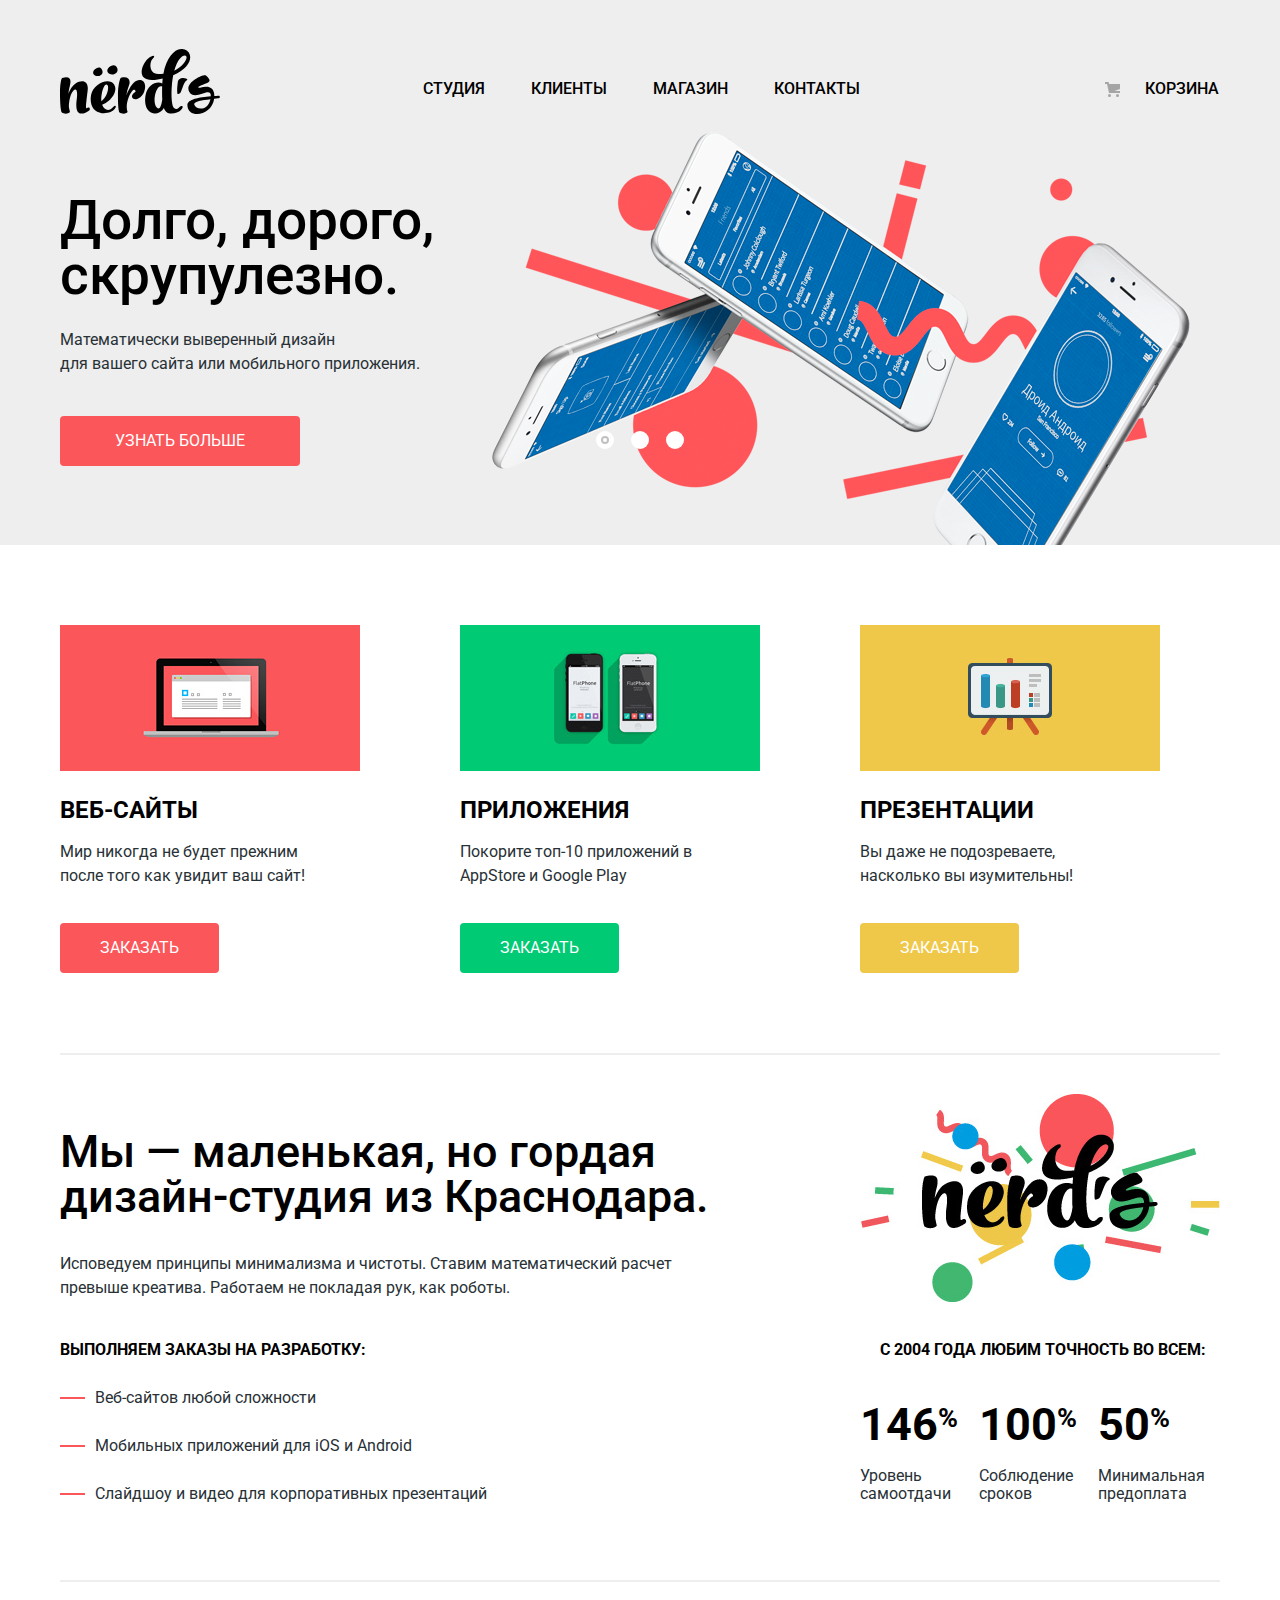
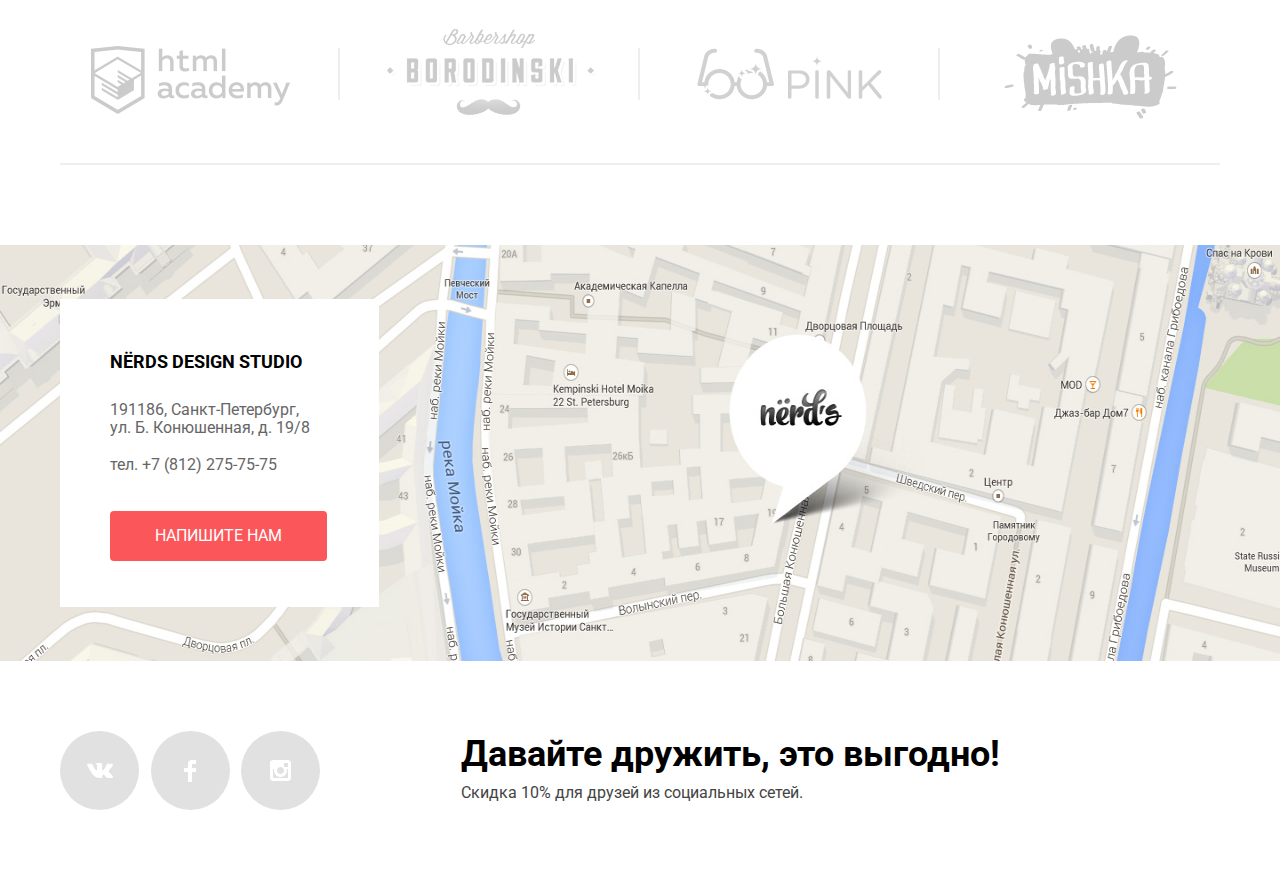
==== commit c811fa5a: "дополнения3" ====
--- a/index.html
+++ b/index.html
@@ -1,65 +1,70 @@
 <!DOCTYPE html>
 <html lang="ru">
-  <head>
-    <meta charset="utf-8">
-    <title>Веб-студия "Нёрдс"</title>
-    <link href="https://fonts.googleapis.com/css?family=Roboto:400,500,700,900&display=swap&subset=cyrillic" rel="stylesheet">
-    <link href="css/normalize.css" rel="stylesheet">
-    <link href="css/style.css" rel="stylesheet">
-  </head>
-  <body>
-    <header class="main-header">
-      <nav class="main-navigation container">
-        <a class="main-header-logo">
+
+<head>
+  <meta charset="utf-8">
+  <title>Веб-студия "Нёрдс"</title>
+  <link href="https://fonts.googleapis.com/css?family=Roboto:400,500,700,900&display=swap&subset=cyrillic"
+    rel="stylesheet">
+  <link href="css/normalize.css" rel="stylesheet">
+  <link href="css/style.css" rel="stylesheet">
+</head>
+
+<body>
+  <header class="main-header">
+    <nav class="main-navigation container">
+      <a class="main-header-logo">
         <img src="img/nerds-logo.svg" width="160" height="65" alt="Нёрдс">
-        </a>
-        <ul class="site-navigation">
-          <li><a href="#">Студия</a></li>
-          <li><a href="#">Клиенты</a></li>
-          <li><a href="catalog.html">Магазин</a></li>
-          <li><a href="#">Контакты</a></li>
+      </a>
+      <ul class="site-navigation">
+        <li><a href="#">Студия</a></li>
+        <li><a href="#">Клиенты</a></li>
+        <li><a href="catalog.html">Магазин</a></li>
+        <li><a href="#">Контакты</a></li>
+      </ul>
+      <ul class="user-navigation">
+        <li><a href="#" class="img-basket">Корзина</a></li>
+      </ul>
+    </nav>
+    <input class="visually-hidden" type="radio" id="product-1" name="toggle" checked>
+    <input class="visually-hidden" type="radio" id="product-2" name="toggle">
+    <input class="visually-hidden" type="radio" id="product-3" name="toggle">
+    <section class="main-slider container">
+      <div class="slider">
+        <div class="slider-controls">
+          <label for="product-1">Первый</label>
+          <label for="product-2">Второй</label>
+          <label for="product-3">Третий</label>
+        </div>
+        <ul class="slider-list">
+          <li class="slider-item slide" id="slide1">
+            <div class="slide-words">
+              <p class="slide-head">Долго, дорого, <br>скрупулезно.</p>
+              <p class="slide-par">Математически выверенный дизайн<br> для вашего сайта или мобильного приложения.</p>
+              <a class="button button-learn-more" href="#">Узнать больше</a>
+            </div>
+          </li>
+          <li class="slider-item slide" id="slide2">
+            <div class="slide-words">
+              <p class="slide-head">Любим математику<br> как никто другой</p>
+              <p class="slide-par">Никакого креатива, только математические формулы<br> для расчета идеальных пропорций.
+              </p>
+              <a class="button button-learn-more" href="#">Узнать больше</a>
+            </div>
+          </li>
+          <li class="slider-item slide" id="slide3">
+            <div class="slide-words">
+              <p class="slide-head">Только ночь,<br> только хардкор</p>
+              <p class="slide-par">Работать днем, как все? Мы против этого.<br> Ближе к полуночи работа только
+                начинается.</p>
+              <a class="button button-learn-more" href="#">Узнать больше</a>
+            </div>
+          </li>
         </ul>
-        <ul class="user-navigation">
-          <li><a href="#" class="img-basket">Корзина</a></li>
-        </ul>
-      </nav>
-      <input class="visually-hidden" type="radio" id="product-1" name="toggle" checked>
-      <input class="visually-hidden" type="radio" id="product-2" name="toggle">
-      <input class="visually-hidden" type="radio" id="product-3" name="toggle">
-      <section class="main-slider container">
-        <div class="slider">
-          <div class="slider-controls">
-            <label for="product-1">Первый</label>
-            <label for="product-2">Второй</label>
-            <label for="product-3">Третий</label>
-          </div>
-          <ul class="slider-list">
-            <li class="slider-item slide" id="slide1">
-              <div class="slide-words">
-                <p class="slide-head">Долго, дорого, <br>скрупулезно.</p>
-                <p class="slide-par">Математически выверенный дизайн<br> для вашего сайта или мобильного приложения.</p>
-                <a class="button button-learn-more" href="#">Узнать больше</a>
-              </div>
-            </li>
-            <li class="slider-item slide" id="slide2">
-              <div class="slide-words">
-                <p class="slide-head">Любим математику<br> как никто другой</p>
-                <p class="slide-par">Никакого креатива, только математические формулы<br> для расчета идеальных пропорций.</p>
-                <a class="button button-learn-more" href="#">Узнать больше</a>
-              </div>
-            </li>
-            <li class="slider-item slide" id="slide3">
-              <div class="slide-words">
-                <p class="slide-head">Только ночь,<br> только хардкор</p>
-                <p class="slide-par">Работать днем, как все? Мы против этого.<br> Ближе к полуночи работа только начинается.</p>
-                <a class="button button-learn-more" href="#">Узнать больше</a>
-              </div>
-            </li>
-          </ul>
-        </div>
-      </section>
-      <h1 class="visually-hidden">Веб-студия "Нёрдс"</h1>
-    </header>
+      </div>
+    </section>
+    <h1 class="visually-hidden">Веб-студия "Нёрдс"</h1>
+  </header>
   <main>
     <section class="services container">
       <h2 class="visually-hidden">Виды услуг</h2>
@@ -72,7 +77,7 @@
         <li class="service-item"><img src="img/advantage-picture-green.png" width="300" height="146" alt="Приложения">
           <h4 class="service-head">Приложения</h4>
           <p class="service-text">Покорите топ-10 приложений в AppStore и Google Play<p>
-          <a class="button button-link-green" href="#">Заказать</a>
+              <a class="button button-link-green" href="#">Заказать</a>
         </li>
         <li class="service-item"><img src="img/advantage-picture-yellow.png" width="300" height="146" alt="Презентации">
           <h4 class="service-head">Презентации</h4>
@@ -84,7 +89,8 @@
     <section class="nerds-bio container">
       <div class="about-us">
         <h2>Мы — маленькая, но гордая дизайн-студия из Краснодара. </h2>
-        <p class="principes">Исповедуем принципы минимализма и чистоты. Ставим математический расчет превыше креатива. Работаем не покладая рук, как роботы.</p>
+        <p class="principles">Исповедуем принципы минимализма и чистоты. Ставим математический расчет превыше креатива.
+          Работаем не покладая рук, как роботы.</p>
         <p class="activities">Выполняем заказы на разработку:</p>
         <ul class="orders-list">
           <li class="orders-info">Веб-сайтов любой сложности</li>
@@ -96,19 +102,36 @@
         <div class="about-nerds-pic"></div>
         <p class="about-since">с 2004 года Любим точность во всем:</p>
         <ul class="nerds-list">
-          <li><p class="info-percent">146<sup>%</sup></p><p class="nerds-info">Уровень самоотдачи</p></li>
-          <li><p class="info-percent">100<sup>%</sup></p><p class="nerds-info">Соблюдение сроков</p></li>
-          <li><p class="info-percent">50<sup>%</sup></p><p class="nerds-info">Минимальная предоплата<p></li>
+          <li>
+            <p class="info-percent">146<sup>%</sup></p>
+            <p class="nerds-info">Уровень самоотдачи</p>
+          </li>
+          <li>
+            <p class="info-percent">100<sup>%</sup></p>
+            <p class="nerds-info">Соблюдение сроков</p>
+          </li>
+          <li>
+            <p class="info-percent">50<sup>%</sup></p>
+            <p class="nerds-info">Минимальная предоплата<p>
+          </li>
         </ul>
       </div>
     </section>
     <section class="our-projects container">
       <ul class="projects-list">
-        <li class="projects-link projects-link1"><a href="https://htmlacademy.ru/intensive/htmlcss" title="Профессиональный онлайн‑курс HTML и CSS, уровень 1">
-          <img class="project-image" src="img/htmlacademy-logo.png" width="199" height="68" alt="Логотип htmlacademy"></a></li>
-        <li class="projects-link projects-link2"><a  href="#"><img class="project-image" src="img/borodinski-logo.png" width="209" height="90" alt="Логотип барбершопа бородинский"></a></li>
-        <li class="projects-link projects-link3"><a  href="#"><img class="project-image" src="img/pink-logo.png" width="185" height="52" alt="Логотип Пинк"></a></li>
-        <li class="projects-link"><a  href="#"><img class="project-image" src="img/mishka-logo.png" width="173" height="84" alt="Логотип Мишка"></a></li>
+        <li class="projects-link projects-link1"><a href="https://htmlacademy.ru/intensive/htmlcss"
+            title="Профессиональный онлайн‑курс HTML и CSS, уровень 1" aria-label="Ссылка для перехода на проект HTML-ACADEMY">
+            <img class="project-image" src="img/htmlacademy-logo.png" width="199" height="68"
+              alt="Логотип htmlacademy"></a></li>
+        <li class="projects-link projects-link2"><a href="#" aria-label="Ссылка для перехода на проект Барбершоп Бородинский">
+            <img class="project-image" src="img/borodinski-logo.png"
+              width="209" height="90" alt="Логотип барбершопа бородинский"></a></li>
+        <li class="projects-link projects-link3"><a href="#" aria-label="Ссылка для перехода на проект Пинк">
+            <img class="project-image" src="img/pink-logo.png"
+              width="185" height="52" alt="Логотип Пинк"></a></li>
+        <li class="projects-link"><a href="#" aria-label="Ссылка для перехода на проект Мишка">
+            <img class="project-image" src="img/mishka-logo.png" width="173"
+              height="84" alt="Логотип Мишка"></a></li>
       </ul>
     </section>
     <section class="find-us">
@@ -116,10 +139,10 @@
         <div class="container map-container">
           <div class="find-box">
             <p class="find-head">NЁRDS DESIGN STUDIO</p>
-            <p class="find-info find-adress">191186, Санкт-Петербург,<br>
+            <p class="find-info find-address">191186, Санкт-Петербург,<br>
               ул. Б. Конюшенная, д. 19/8</p>
-            <p class="find-info find-tel"><a href="tel:+78122757575">тел. +7 (812) 275-75-75</a></p>
-            <button class="button button-message-us" type="button">Напишите нам</button>
+            <p class="find-info find-tel"><a href="tel:+78122757575" aria-label="Телефонный номер нашей студии">тел. +7 (812) 275-75-75</a></p>
+            <a class="button button-message-us" href="write_us.html">Напишите нам</a>
           </div>
         </div>
       </div>
@@ -128,20 +151,24 @@
   <footer class="container">
     <div class="main-footer">
       <ul class="media-list">
-        <li><a class="social-button" href="#">
-          <svg xmlns="http://www.w3.org/2000/svg" width="26" height="15" viewBox="0 0 26 15">
-          <path fill="#FFF" d="M16.138 11.51c.956-.309 2.18 2.04 3.483 2.939.978.681 1.727.534 1.727.534l3.473-.05s1.815-.112.957-1.554c-.071-.12-.503-1.069-2.585-3.022-2.177-2.043-1.882-1.712.739-5.244 1.597-2.153 2.236-3.468 2.036-4.028-.192-.539-1.365-.399-1.365-.399L20.69.713c-.381.001-.704.119-.851.515-.003.004-.621 1.666-1.445 3.079-1.741 2.989-2.436 3.148-2.724 2.961-.661-.433-.494-1.737-.494-2.664 0-2.897.432-4.105-.846-4.417-.427-.104-.739-.172-1.828-.182-1.392-.021-2.574 0-3.244.329-.445.223-.786.712-.579.74.26.035.843.16 1.155.586.401.552.389 1.789.389 1.789s.229 3.411-.54 3.834c-.528.29-1.25-.302-2.803-3.016-.793-1.388-1.392-2.922-1.392-2.922s-.116-.285-.326-.441c-.25-.185-.6-.244-.6-.244L.848.684S.29.7.085.946c-.182.218-.015.668-.015.668s2.909 6.881 6.203 10.347c3.02 3.182 6.452 2.971 6.452 2.971h1.555s.469-.054.709-.312c.224-.24.214-.691.214-.691s-.031-2.109.935-2.419z"/>
-          </svg></a>
-        </li>
-        <li><a class="social-button" href="#">
-          <svg xmlns="http://www.w3.org/2000/svg" width="12" height="22" viewBox="0 0 12 22">
-          <path fill="#FFF" d="M12 4V0H8a4 4 0 0 0-4 4v4H0v4h4v10h4V12h4V8H8V4h4z"/>
-          </svg></a>
-        </li>
-        <li><a class="social-button" href="#">
-          <svg enable-background="new 0 0 21 21" height="21" viewBox="0 0 21 21" width="21" xmlns="http://www.w3.org/2000/svg">
-            <path d="m18 0h-15c-1.65 0-3 1.35-3 3v15c0 1.65 1.35 3 3 3h15c1.65 0 3-1.35 3-3v-15c0-1.65-1.35-3-3-3zm-7.5 7c1.93 0 3.5 1.57 3.5 3.5s-1.57 3.5-3.5 3.5-3.5-1.57-3.5-3.5 1.57-3.5 3.5-3.5zm7.5 11h-15v-9h1.181c-.114.482-.181.983-.181 1.5 0 3.59 2.91 6.5 6.5 6.5s6.5-2.91 6.5-6.5c0-.517-.066-1.018-.181-1.5h1.181zm0-11h-4v-4h4z" fill="#fff"/>
-          </svg></a>
+        <li><a class="social-button" href="#" aria-label="Кнопка перехода на нашу страницу Вконтакте">
+            <svg xmlns="http://www.w3.org/2000/svg" width="26" height="15" viewBox="0 0 26 15">
+              <path fill="#FFF"
+                d="M16.138 11.51c.956-.309 2.18 2.04 3.483 2.939.978.681 1.727.534 1.727.534l3.473-.05s1.815-.112.957-1.554c-.071-.12-.503-1.069-2.585-3.022-2.177-2.043-1.882-1.712.739-5.244 1.597-2.153 2.236-3.468 2.036-4.028-.192-.539-1.365-.399-1.365-.399L20.69.713c-.381.001-.704.119-.851.515-.003.004-.621 1.666-1.445 3.079-1.741 2.989-2.436 3.148-2.724 2.961-.661-.433-.494-1.737-.494-2.664 0-2.897.432-4.105-.846-4.417-.427-.104-.739-.172-1.828-.182-1.392-.021-2.574 0-3.244.329-.445.223-.786.712-.579.74.26.035.843.16 1.155.586.401.552.389 1.789.389 1.789s.229 3.411-.54 3.834c-.528.29-1.25-.302-2.803-3.016-.793-1.388-1.392-2.922-1.392-2.922s-.116-.285-.326-.441c-.25-.185-.6-.244-.6-.244L.848.684S.29.7.085.946c-.182.218-.015.668-.015.668s2.909 6.881 6.203 10.347c3.02 3.182 6.452 2.971 6.452 2.971h1.555s.469-.054.709-.312c.224-.24.214-.691.214-.691s-.031-2.109.935-2.419z" />
+            </svg></a>
+        </li>
+        <li><a class="social-button" href="#" aria-label="Кнопка перехода на нашу страницу Facebook">
+            <svg xmlns="http://www.w3.org/2000/svg" width="12" height="22" viewBox="0 0 12 22">
+              <path fill="#FFF" d="M12 4V0H8a4 4 0 0 0-4 4v4H0v4h4v10h4V12h4V8H8V4h4z" />
+            </svg></a>
+        </li>
+        <li><a class="social-button" href="#" aria-label="Кнопка перехода в наш Instagram аккаунт">
+            <svg enable-background="new 0 0 21 21" height="21" viewBox="0 0 21 21" width="21"
+              xmlns="http://www.w3.org/2000/svg">
+              <path
+                d="m18 0h-15c-1.65 0-3 1.35-3 3v15c0 1.65 1.35 3 3 3h15c1.65 0 3-1.35 3-3v-15c0-1.65-1.35-3-3-3zm-7.5 7c1.93 0 3.5 1.57 3.5 3.5s-1.57 3.5-3.5 3.5-3.5-1.57-3.5-3.5 1.57-3.5 3.5-3.5zm7.5 11h-15v-9h1.181c-.114.482-.181.983-.181 1.5 0 3.59 2.91 6.5 6.5 6.5s6.5-2.91 6.5-6.5c0-.517-.066-1.018-.181-1.5h1.181zm0-11h-4v-4h4z"
+                fill="#fff" />
+            </svg></a>
         </li>
       </ul>
       <div class="be-friends">
@@ -167,13 +194,15 @@
         <div class="input-data input-email">
           <label for="user-email" class="message-label">Ваш e-mail:</label>
           <p>
-            <input class="message-field" type="email" id="user-email" name="field_email" placeholder="email@example.com">
+            <input class="message-field" type="email" id="user-email" name="field_email"
+              placeholder="email@example.com">
           </p>
         </div>
         <div class="input-data input-letter">
           <label for="user-letter" class="message-label">Текст письма:</label>
           <p>
-            <textarea class="message-letter" id="user-letter" rows="4" name="field_letter" placeholder="В свободной форме"></textarea>
+            <textarea class="message-letter" id="user-letter" rows="4" name="field_letter"
+              placeholder="В свободной форме"></textarea>
           </p>
         </div>
       </div>
@@ -183,5 +212,6 @@
 
   <script src="js/script.js"></script>
 
-  </body>
+</body>
+
 </html>
--- a/css/style.css
+++ b/css/style.css
@@ -1,52 +1,45 @@
 html {
-    box-sizing: border-box;
-}
-
-*, 
+  box-sizing: border-box;
+}
+
+*,
 *::before,
 *::after {
-    box-sizing: inherit;
+  box-sizing: inherit;
 }
 
 body {
-    margin: 0;
-    padding: 0;
-
-    font-family: "Roboto", "Arial", sans-serif;
-    font-size: 16px;
-    line-height: 24px;
-    color: #000000;
-
-    min-width: 1200px;
+  margin: 0;
+  padding: 0;
+  font-family: "Roboto", "Arial", sans-serif;
+  font-size: 16px;
+  line-height: 24px;
+  color: #000000;
+  min-width: 1200px;
 }
 
 img {
-    display: block;
-}
-
-fieldset {
-    padding: 0;
-    margin: 0;
+  display: block;
 }
 
 .visually-hidden:not(:focus):not(:active),
 input[type="checkbox"].visually-hidden,
 input[type="radio"].visually-hidden {
-    position: absolute;
-    width: 1px;
-    height: 1px;
-    margin: -1px;
-    border: 0;
-    padding: 0;
-    white-space: nowrap;
-    -webkit-clip-path: inset(100%);
-        clip-path: inset(100%);
-    clip: rect(0 0 0 0);
-    overflow: hidden;
+  position: absolute;
+  width: 1px;
+  height: 1px;
+  margin: -1px;
+  border: 0;
+  padding: 0;
+  white-space: nowrap;
+  -webkit-clip-path: inset(100%);
+  clip-path: inset(100%);
+  clip: rect(0 0 0 0);
+  overflow: hidden;
 }
 
 a {
-    text-decoration: none;
+  text-decoration: none;
 }
 
 .site-navigation,
@@ -60,917 +53,858 @@
 .radio-list,
 .catalog-list,
 .advantages-list {
-    list-style: none;
-    margin: 0;
-    padding: 0;
+  list-style: none;
+  margin: 0;
+  padding: 0;
 }
 
 .main-header {
-    background-color: #eeeeee;
+  background-color: #eeeeee;
 }
 
 .main-header h1 {
-    margin: 0;
-    padding: 0;
-    padding-top: 60px;
-    padding-bottom: 109px;
-
-    font-size: 55px;
-    line-height: 55px;
-    text-align: center;
-    font-weight: 500;
-}   
+  margin: 0;
+  padding: 0;
+  padding-top: 60px;
+  padding-bottom: 109px;
+  font-size: 55px;
+  line-height: 55px;
+  text-align: center;
+  font-weight: 500;
+}
 
 .container {
-    max-width: 1200px;
-    margin: 0 auto;
-    padding: 0 20px;
+  max-width: 1200px;
+  margin: 0 auto;
+  padding: 0 20px;
 }
 
 .main-navigation {
-    display: -webkit-box;
-    display: flex;
-    -webkit-box-pack: justify;
-        justify-content: space-between;
-    -webkit-box-align: center;
-        align-items: center;
-    margin-bottom: 18px;
-    padding-top: 49px;
+  display: -webkit-box;
+  display: flex;
+  -webkit-box-pack: justify;
+  justify-content: space-between;
+  -webkit-box-align: center;
+  align-items: center;
+  margin-bottom: 18px;
+  padding-top: 49px;
 }
 
 .main-header-logo {
-    width: 160px;
-    height: 65px;
+  width: 160px;
+  height: 65px;
 }
 
 .main-header-logo:hover,
 .main-header-logo:focus {
-    opacity: 0.8;
+  opacity: 0.8;
 }
 
 .main-header-logo:active {
-    opacity: 0.3;
+  opacity: 0.3;
 }
 
 .site-navigation,
 .user-navigation {
-    display: -webkit-box;
-    display: flex;
-    flex-wrap: wrap;
-    -webkit-box-pack: justify;
-        justify-content: space-between;
-    -webkit-box-align: center;
-        align-items: center;
-    
-    font-size: 16px;
-    line-height: 30px;
-    font-weight: 500;
-    text-transform: uppercase;
-    color: #000000;
-    padding-top: 15px;
-}
-
+  display: -webkit-box;
+  display: flex;
+  flex-wrap: wrap;
+  -webkit-box-pack: justify;
+  justify-content: space-between;
+  -webkit-box-align: center;
+  align-items: center;
+  font-size: 16px;
+  line-height: 30px;
+  font-weight: 500;
+  text-transform: uppercase;
+  color: #000000;
+  padding-top: 15px;
+}
 
 .site-navigation {
-    -webkit-box-pack: center;
-        justify-content: center;
+  -webkit-box-pack: center;
+  justify-content: center;
 }
 
 .user-navigation {
-    width: 115px;
-    margin-left: 42px;
+  width: 115px;
+  margin-left: 42px;
 }
 
 .user-navigation a {
-    display: -webkit-box;
-    display: flex;
-    -webkit-box-align: center;
-        align-items: center;
-    flex-wrap: wrap;
+  display: -webkit-box;
+  display: flex;
+  -webkit-box-align: center;
+  align-items: center;
+  flex-wrap: wrap;
 }
 
 .site-navigation a,
 .user-navigation a {
-    text-align: center;
-    font-size: 16px;
-    line-height: 30px;
-    text-transform: uppercase;
-    font-weight: 500;
-    color: #000000;
-    vertical-align: middle;
+  text-align: center;
+  font-size: 16px;
+  line-height: 30px;
+  text-transform: uppercase;
+  font-weight: 500;
+  color: #000000;
+  vertical-align: middle;
 }
 
 .site-navigation a {
-    margin: 0 23px;
-    padding-bottom: 10px;
+  margin: 0 23px;
+  padding-bottom: 10px;
 }
 
 .img-basket {
-    position: relative;
-    padding-left: 40px;
+  position: relative;
+  padding-left: 40px;
 }
 
 .img-basket::before {
-    content: "";
-
-    position: absolute;
-    top: 8px;
-    left: 0;
-
-    width: 15px;
-    height: 15px;
-
-    background-image: url("../img/basket-icon.svg");
-    background-repeat: no-repeat;
-    opacity: 0.3;
+  content: "";
+  position: absolute;
+  top: 8px;
+  left: 0;
+  width: 15px;
+  height: 15px;
+  background-image: url("../img/basket-icon.svg");
+  background-repeat: no-repeat;
+  opacity: 0.3;
 }
 
 .site-navigation a:hover,
 .site-navigation a:focus,
 .user-navigation a:hover,
 .user-navigation a:focus {
-    color: #fb565a;
+  color: #fb565a;
 }
 
 .site-navigation a:active {
-    color: rgba(0, 0, 0, 0.3);
+  color: rgba(0, 0, 0, 0.3);
 }
 
 .active {
-    border-bottom: 2px solid #fb565a;
+  border-bottom: 2px solid #fb565a;
 }
 
 .main-slider {
-    background-image: url("../img/slide-picture.png");
-    background-repeat: no-repeat;
-    background-position: 90% 100%;
-
-    min-height: 413px;
-
-    position: relative;
+  background-image: url("../img/slide-picture.png");
+  background-repeat: no-repeat;
+  background-position: 90% 100%;
+  min-height: 413px;
+  position: relative;
 }
 
 .slider-controls {
-    position: absolute;
-    bottom: 90px;
-    left: 556px;
-    z-index: 20;
-
-    font-size: 0;
+  position: absolute;
+  bottom: 90px;
+  left: 556px;
+  font-size: 0;
 }
 
 .slider-controls label {
-    position: relative;
-
-    display: inline-block;
-    width: 18px;
-    height: 18px;
-    margin-right: 17px;
-  
-    vertical-align: top;
-  
-    background-color: #ffffff;
-    border-radius: 50%;
-    cursor: pointer;
-  }
-
- .slide {
-    display: none;
+  position: relative;
+  display: inline-block;
+  width: 18px;
+  height: 18px;
+  margin-right: 17px;
+  vertical-align: top;
+  background-color: #ffffff;
+  border-radius: 50%;
+  cursor: pointer;
+}
+
+.slide {
+  display: none;
 }
 
 .slide-words {
-    padding-top: 61px;
+  padding-top: 61px;
 }
 
 .slide-head {
-    margin: 0;
-    margin-bottom: 25px;
-    font-size: 55px;
-    line-height: 55px;
-    font-weight: 500;
+  margin: 0;
+  margin-bottom: 25px;
+  font-size: 55px;
+  line-height: 55px;
+  font-weight: 500;
 }
 
 .slide-par {
-    margin: 0;
-    margin-bottom: 40px;
-    line-height: 24px;
-    color: #283136;
-}
-
-#product-1:checked ~ .main-slider {
-    background-image: url("../img/slide-picture.png");
-  }
-  
-  #product-2:checked ~ .main-slider {
-    background-image: url("../img/slide2-picture.png");
-  }
-  
-  #product-3:checked ~ .main-slider {
-    background-image: url("../img/slide3-picture.png");
-  }
-
-#product-1:checked ~ .main-slider #slide1,
-#product-2:checked ~ .main-slider #slide2,
-#product-3:checked ~ .main-slider #slide3 {
-    display: block;
-}
-
-#product-1:checked ~ .main-slider label[for="product-1"]::before,
-#product-2:checked ~ .main-slider label[for="product-2"]::before,
-#product-3:checked ~ .main-slider label[for="product-3"]::before {
-    content: "";
-    position: absolute;
-    display: block;
-
-    width: 8px;
-    height: 8px;
-    background-color: #ffffff;
-    border: 2px solid #c1c1c1;
-    border-radius: 50%;
-
-    top: 5px;
-    left: 5px;
+  margin: 0;
+  margin-bottom: 40px;
+  line-height: 24px;
+  color: #283136;
+}
+
+#product-1:checked~.main-slider {
+  background-image: url("../img/slide-picture.png");
+}
+
+#product-2:checked~.main-slider {
+  background-image: url("../img/slide2-picture.png");
+}
+
+#product-3:checked~.main-slider {
+  background-image: url("../img/slide3-picture.png");
+}
+
+#product-1:checked~.main-slider #slide1,
+#product-2:checked~.main-slider #slide2,
+#product-3:checked~.main-slider #slide3 {
+  display: block;
+}
+
+#product-1:checked~.main-slider label[for="product-1"]::before,
+#product-2:checked~.main-slider label[for="product-2"]::before,
+#product-3:checked~.main-slider label[for="product-3"]::before {
+  content: "";
+  position: absolute;
+  display: block;
+  width: 8px;
+  height: 8px;
+  background-color: #ffffff;
+  border: 2px solid #c1c1c1;
+  border-radius: 50%;
+  top: 5px;
+  left: 5px;
 }
 
 .services {
-    display: -webkit-box;
-    display: flex;
-    -webkit-box-pack: start;
-        justify-content: flex-start;
-    flex-wrap: wrap;
-
-    margin-bottom: 59px;
+  display: -webkit-box;
+  display: flex;
+  -webkit-box-pack: start;
+  justify-content: flex-start;
+  flex-wrap: wrap;
+  margin-bottom: 59px;
 }
 
 .services-list {
-    display: -webkit-box;
-    -webkit-box-orient: horizontal;
-    -webkit-box-direction: normal;
-        flex-direction: row;
-    width: 1200px;
-    display: flex;
-    -webkit-box-pack: start;
-        justify-content: flex-start;
-    flex-wrap: wrap;
-
-    padding-top: 80px;
+  display: -webkit-box;
+  -webkit-box-orient: horizontal;
+  -webkit-box-direction: normal;
+  flex-direction: row;
+  width: 1200px;
+  display: flex;
+  -webkit-box-pack: start;
+  justify-content: flex-start;
+  flex-wrap: wrap;
+  padding-top: 80px;
 }
 
 .service-item {
-    width: 300px;
-    margin-right: 0;
-}
-
-.service-item + .service-item {
-    margin-left: 100px;
+  width: 300px;
+  margin-right: 0;
+}
+
+.service-item+.service-item {
+  margin-left: 100px;
 }
 
 .service-head {
-    margin: 0;
-    padding-top: 24px;
-    padding-bottom: 15px;
-    font-size: 24px;
-    font-weight: bold;
-    line-height: 30px;
-    text-transform: uppercase;
+  margin: 0;
+  padding-top: 24px;
+  padding-bottom: 15px;
+  font-size: 24px;
+  font-weight: bold;
+  line-height: 30px;
+  text-transform: uppercase;
 }
 
 .service-text {
-    margin: 0;
-    margin-bottom: 35px;
-    color: #283136;
-    max-width: 250px;
+  margin: 0;
+  margin-bottom: 35px;
+  color: #283136;
+  max-width: 250px;
 }
 
 .nerds-bio {
-    position: relative;
-
-    display: -webkit-box;
-    display: flex;
-    -webkit-box-pack: justify;
-        justify-content: space-between;
-    flex-wrap: wrap;
-
-    padding-top: 46px;
-    margin-bottom: 65px;
+  position: relative;
+  display: -webkit-box;
+  display: flex;
+  -webkit-box-pack: justify;
+  justify-content: space-between;
+  flex-wrap: wrap;
+  padding-top: 46px;
+  margin-bottom: 65px;
 }
 
 .about-us {
-    padding-top: 35px;
-    margin-left: 0;
-    margin-right: auto;
+  padding-top: 35px;
+  margin-left: 0;
+  margin-right: auto;
 }
 
 .nerds-bio::before {
-    position: absolute;
-    
-    content: "";
-    display: block;
-    width: 1160px;
-    height: 2px;
-
-    top: 5px;
-    left: 20px;
-    background-color: #eeeeee;
+  position: absolute;
+  content: "";
+  display: block;
+  width: 1160px;
+  height: 2px;
+  top: 5px;
+  left: 20px;
+  background-color: #eeeeee;
 }
 
 .about-us h2 {
-    font-size: 45px;
-    line-height: 45px;
-    font-weight: 500;
-    color: #000000;
-
-    max-width: 700px;
-    text-overflow: clip;
-    padding: 0;
-    margin: 0;
-    margin-bottom: 33px;;
-}
-
-.principes {
-    font-size: 16px;
-    line-height: 24px;
-    color: #283136;
-    max-width: 621px;
-    margin: 0;
-    margin-bottom: 38px;
+  font-size: 45px;
+  line-height: 45px;
+  font-weight: 500;
+  color: #000000;
+  max-width: 700px;
+  text-overflow: clip;
+  padding: 0;
+  margin: 0;
+  margin-bottom: 33px;
+  ;
+}
+
+.principles {
+  font-size: 16px;
+  line-height: 24px;
+  color: #283136;
+  max-width: 621px;
+  margin: 0;
+  margin-bottom: 38px;
 }
 
 .activities {
-    line-height: 24px;
-    text-transform: uppercase;
-    font-weight: bold;
-    margin: 0;
+  line-height: 24px;
+  text-transform: uppercase;
+  font-weight: bold;
+  margin: 0;
 }
 
 .orders-info {
-    font-size: 16px;
-    line-height: 24px;
-    color: #283136;
-    padding-top: 24px;
-    padding-left: 35px;
-
-    position: relative;
+  font-size: 16px;
+  line-height: 24px;
+  color: #283136;
+  padding-top: 24px;
+  padding-left: 35px;
+  position: relative;
 }
 
 .orders-info::before {
-    display: block;
-    content: "";
-    width: 25px;
-    height: 2px;
-    background-color: #fb565a;
-
-    position: absolute;
-    left: 0;
-    top: 75%;
-    -webkit-transform: translateY(-50%);
-        transform: translateY(-50%);
+  display: block;
+  content: "";
+  width: 25px;
+  height: 2px;
+  background-color: #fb565a;
+  position: absolute;
+  left: 0;
+  top: 75%;
+  -webkit-transform: translateY(-50%);
+  transform: translateY(-50%);
 }
 
 .about-nerds-pic {
-    min-width: 360px;
-    height: 208px;
-    background-image: url("../img/nerds-picture.png");
-    background-repeat: no-repeat;
-    background-position: right bottom;
-    margin: 0;
-    margin-bottom: 36px;
+  min-width: 360px;
+  height: 208px;
+  background-image: url("../img/nerds-picture.png");
+  background-repeat: no-repeat;
+  background-position: right bottom;
+  margin: 0;
+  margin-bottom: 36px;
 }
 
 .about-since {
-    font-size: 16px;
-    font-weight: bold;
-    text-transform: uppercase;
-    text-align: center;
-    line-height: 24px;
-    padding: 0;
-    padding-left: 5px;
-    margin: 0;
-    margin-bottom: 40px
+  font-size: 16px;
+  font-weight: bold;
+  text-transform: uppercase;
+  text-align: center;
+  line-height: 24px;
+  padding: 0;
+  padding-left: 5px;
+  margin: 0;
+  margin-bottom: 40px
 }
 
 .nerds-list li {
-    display: inline-block;
-    box-sizing: content-box;
-    max-width: 95px;
-
-    padding-right: 20px;
+  display: inline-block;
+  box-sizing: content-box;
+  max-width: 95px;
+  padding-right: 20px;
+  vertical-align: top;
 }
 
 .info-percent {
-    box-sizing: content-box;
-    padding: 0;
-    margin: 0;
-    margin-bottom: 20px;
-    
-    max-width: 95px;
-    font-size: 45px;
-    line-height: 45px;
-    font-weight: bold;
+  box-sizing: content-box;
+  padding: 0;
+  margin: 0;
+  margin-bottom: 20px;
+  max-width: 95px;
+  font-size: 45px;
+  line-height: 45px;
+  font-weight: bold;
 }
 
 .info-percent sup {
-    font-size: 59%;
+  font-size: 59%;
 }
 
 .nerds-info {
-    padding: 0;
-    margin: 0;
-    font-size: 16px;
-    line-height: 18px;
-    color: #283136;
+  padding: 0;
+  margin: 0;
+  font-size: 16px;
+  line-height: 18px;
+  color: #283136;
 }
 
 .our-projects {
-    padding-bottom: 81px;
+  padding-bottom: 81px;
 }
 
 .projects-list {
-    position: relative;
-
-    display: -webkit-box;
-    display: flex;
-    -webkit-box-pack: center;
-        justify-content: center;
-    -webkit-box-align: center;
-        align-items: center;
-    flex-wrap: wrap;
-
-    height: 180px;
-
+  position: relative;
+  display: -webkit-box;
+  display: flex;
+  -webkit-box-pack: center;
+  justify-content: center;
+  -webkit-box-align: center;
+  align-items: center;
+  flex-wrap: wrap;
+  height: 180px;
 }
 
 .projects-list::before {
-    position: absolute;
-    
-    content: "";
-    display: block;
-    width: 1160px;
-    height: 2px;
-
-    top: -4px;
-    left: 0;
-    background-color: #eeeeee;
+  position: absolute;
+  content: "";
+  display: block;
+  width: 1160px;
+  height: 2px;
+  top: -4px;
+  left: 0;
+  background-color: #eeeeee;
 }
 
 .projects-list::after {
-    position: absolute;
-    
-    content: "";
-    display: block;
-    width: 1160px;
-    height: 2px;
-
-    bottom: -1px;
-    left: 0;
-    background-color: #eeeeee;
+  position: absolute;
+  content: "";
+  display: block;
+  width: 1160px;
+  height: 2px;
+  bottom: -1px;
+  left: 0;
+  background-color: #eeeeee;
 }
 
 .projects-link {
-    display: -webkit-box;
-    display: flex;
-    -webkit-box-pack: center;
-        justify-content: center;
-    flex-wrap: wrap;
-
-    width: 290px;
-
-    position: relative;
+  display: -webkit-box;
+  display: flex;
+  -webkit-box-pack: center;
+  justify-content: center;
+  flex-wrap: wrap;
+  width: 290px;
+  position: relative;
 }
 
 .projects-list li:nth-child(1) {
-    padding-top: 12px;
-    padding-right: 30px;   
+  padding-top: 12px;
+  padding-right: 30px;
 }
 
 .projects-list li:nth-child(2) {
-    padding-right: 8px;
+  padding-right: 8px;
 }
 
 .projects-list li:nth-child(3) {
-    padding-left: 8px;
+  padding-left: 8px;
 }
 
 .projects-list li:nth-child(4) {
-    padding-top: 5px;
-    padding-left: 30px;
+  padding-top: 5px;
+  padding-left: 30px;
 }
 
 .projects-link1::after {
-    content: "";
-    display: block;
-    width: 2px;
-    height: 52px;
-
-    position: absolute;
-    right: 10px;
-    top: 50%;
-    
-    -webkit-transform: translateY(-50%);
-        transform: translateY(-50%);
-    
-    background-color: #eeeeee;
+  content: "";
+  display: block;
+  width: 2px;
+  height: 52px;
+  position: absolute;
+  right: 10px;
+  top: 50%;
+  -webkit-transform: translateY(-50%);
+  transform: translateY(-50%);
+  background-color: #eeeeee;
 }
 
 .projects-link2::after {
-    content: "";
-    display: block;
-    width: 2px;
-    height: 52px;
-
-    position: absolute;
-    right: 0;
-    top: 50%;
-    
-    -webkit-transform: translateY(-50%);
-        transform: translateY(-50%);
-
-    background-color: #eeeeee;
+  content: "";
+  display: block;
+  width: 2px;
+  height: 52px;
+  position: absolute;
+  right: 0;
+  top: 50%;
+  -webkit-transform: translateY(-50%);
+  transform: translateY(-50%);
+  background-color: #eeeeee;
 }
 
 .projects-link3::after {
-    content: "";
-    display: block;
-    width: 2px;
-    height: 52px;
-
-    position: absolute;
-    right: -10px;
-    top: 50%;
-    
-    -webkit-transform: translateY(-50%);
-        transform: translateY(-50%);
-
-    background-color: #eeeeee;
+  content: "";
+  display: block;
+  width: 2px;
+  height: 52px;
+  position: absolute;
+  right: -10px;
+  top: 50%;
+  -webkit-transform: translateY(-50%);
+  transform: translateY(-50%);
+  background-color: #eeeeee;
 }
 
 .project-image {
-    opacity: 0.2;
+  opacity: 0.2;
 }
 
 .project-image:hover,
 .project-image:focus {
-    opacity: 1;
+  opacity: 1;
 }
 
 .project-image:active {
-    opacity: 0.1;
+  opacity: 0.1;
 }
 
 .find-us {
-    width: inherit;
+  width: inherit;
 }
 
 .map-image {
-    height: 416px;
-    background-image: url("../img/map.jpg");
-    background-repeat: no-repeat;
-    background-size: 100%;
+  height: 416px;
+  background-image: url("../img/map.jpg");
+  background-repeat: no-repeat;
+  background-size: 100% 416px;
+  background-color: #eeeeee;
 }
 
 .map-container {
-    position: relative;
+  position: relative;
 }
 
 .find-box {
-    width: 319px;
-    height: 308px;
-    background-color: #ffffff;
-    position: absolute;
-    top: 54px;
-    left: 20px;
+  width: 319px;
+  height: 308px;
+  background-color: #ffffff;
+  position: absolute;
+  top: 54px;
+  left: 20px;
 }
 
 .find-head {
-    margin: 0;
-    padding: 0;
-    padding-top: 48px;
-    padding-bottom: 24px;
-    padding-left: 50px;
-    font-size: 18px;
-    line-height: 30px;
-    color: #000000;
-    font-weight: bold;
-    text-align: left;
+  margin: 0;
+  padding: 0;
+  padding-top: 48px;
+  padding-bottom: 24px;
+  padding-left: 50px;
+  font-size: 18px;
+  line-height: 30px;
+  color: #000000;
+  font-weight: bold;
+  text-align: left;
 }
 
 .find-info {
-    margin: 0;
-    padding: 0;
-    padding-left: 50px;
-    line-height: 18px;
-    color: #666666;
-    text-align: left;
-}
-
-.find-adress {
-    padding-bottom: 19px;
+  margin: 0;
+  padding: 0;
+  padding-left: 50px;
+  line-height: 18px;
+  color: #666666;
+  text-align: left;
+}
+
+.find-address {
+  padding-bottom: 19px;
 }
 
 .find-tel {
-    margin-bottom: 37px;
+  margin-bottom: 37px;
 }
 
 .find-tel a {
-    color: #666666;
+  color: #666666;
 }
 
 .main-footer {
-    display: -webkit-box;
-    display: flex;
-    padding-top: 70px;
-    padding-bottom: 70px;
+  display: -webkit-box;
+  display: flex;
+  padding-top: 70px;
+  padding-bottom: 70px;
 }
 
 .media-list {
-    display: -webkit-box;
-    display: flex;
-    flex-wrap: wrap;
-    -webkit-box-pack: justify;
-        justify-content: space-between;
-
-    min-width: 260px;
-    
-    margin-right: 141px;
+  display: -webkit-box;
+  display: flex;
+  flex-wrap: wrap;
+  -webkit-box-pack: justify;
+  justify-content: space-between;
+  min-width: 260px;
+  margin-right: 141px;
 }
 
 .social-button {
-    display: -webkit-box;
-    display: flex;
-    -webkit-box-align: center;
-        align-items: center;
-    -webkit-box-pack: center;
-        justify-content: center;
-    flex-wrap: wrap;
-
-    width: 79px;
-    height: 79px;
-
-    background-color: #e1e1e1;
-    border-radius: 50%;
-
+  display: -webkit-box;
+  display: flex;
+  -webkit-box-align: center;
+  align-items: center;
+  -webkit-box-pack: center;
+  justify-content: center;
+  flex-wrap: wrap;
+  width: 79px;
+  height: 79px;
+  background-color: #e1e1e1;
+  border-radius: 50%;
 }
 
 .p_friends {
-    margin: 0;
-    padding-top: 5px;
-    font-size: 36px;
-    line-height: 36px;
-    font-weight: bold;
+  margin: 0;
+  padding-top: 5px;
+  font-size: 36px;
+  line-height: 36px;
+  font-weight: bold;
 }
 
 .p_sale {
-    margin: 0;
-    padding-top: 10px;
-    font-size: 16px;
-    line-height: 22px;
-    color: #444444;
+  margin: 0;
+  padding-top: 10px;
+  font-size: 16px;
+  line-height: 22px;
+  color: #444444;
 }
 
 @-webkit-keyframes bounce {
-
-    0% {
-        -webkit-transform: translateY(-2000px);
-            transform: translateY(-2000px);
-    }
-
-    70% {
-        -webkit-transform: translateY(30px);
-            transform: translateY(30px);
-    }
-
-    90% {
-        -webkit-transform: translateY(-10px);
-            transform: translateY(-10px);
-    }
-
-    100% {
-        -webkit-transform: translateY(0);
-            transform: translateY(0);
-    }
+  0% {
+    -webkit-transform: translateY(-2000px);
+    transform: translateY(-2000px);
+  }
+
+  70% {
+    -webkit-transform: translateY(30px);
+    transform: translateY(30px);
+  }
+
+  90% {
+    -webkit-transform: translateY(-10px);
+    transform: translateY(-10px);
+  }
+
+  100% {
+    -webkit-transform: translateY(0);
+    transform: translateY(0);
+  }
 }
 
 @keyframes bounce {
-
-    0% {
-        -webkit-transform: translateY(-2000px);
-            transform: translateY(-2000px);
-    }
-
-    70% {
-        -webkit-transform: translateY(30px);
-            transform: translateY(30px);
-    }
-
-    90% {
-        -webkit-transform: translateY(-10px);
-            transform: translateY(-10px);
-    }
-
-    100% {
-        -webkit-transform: translateY(0);
-            transform: translateY(0);
-    }
+  0% {
+    -webkit-transform: translateY(-2000px);
+    transform: translateY(-2000px);
+  }
+
+  70% {
+    -webkit-transform: translateY(30px);
+    transform: translateY(30px);
+  }
+
+  90% {
+    -webkit-transform: translateY(-10px);
+    transform: translateY(-10px);
+  }
+
+  100% {
+    -webkit-transform: translateY(0);
+    transform: translateY(0);
+  }
 }
 
 @-webkit-keyframes shake {
-    0%, 
-    100% {
-        -webkit-transform: translateX(0);
-            transform: translateX(0);
-    }
-
-    10%,
-    30%,
-    50%,
-    70%,
-    90% {
-        -webkit-transform: translateX(-10px);
-            transform: translateX(-10px);
-    }
-
-    20%,
-    40%,
-    60%,
-    80% {
-        -webkit-transform: translateX(10px);
-            transform: translateX(10px);
-    }
+
+  0%,
+  100% {
+    -webkit-transform: translateX(0);
+    transform: translateX(0);
+  }
+
+  10%,
+  30%,
+  50%,
+  70%,
+  90% {
+    -webkit-transform: translateX(-10px);
+    transform: translateX(-10px);
+  }
+
+  20%,
+  40%,
+  60%,
+  80% {
+    -webkit-transform: translateX(10px);
+    transform: translateX(10px);
+  }
 }
 
 @keyframes shake {
-    0%, 
-    100% {
-        -webkit-transform: translateX(0);
-            transform: translateX(0);
-    }
-
-    10%,
-    30%,
-    50%,
-    70%,
-    90% {
-        -webkit-transform: translateX(-10px);
-            transform: translateX(-10px);
-    }
-
-    20%,
-    40%,
-    60%,
-    80% {
-        -webkit-transform: translateX(10px);
-            transform: translateX(10px);
-    }
-}
-
-
+
+  0%,
+  100% {
+    -webkit-transform: translateX(0);
+    transform: translateX(0);
+  }
+
+  10%,
+  30%,
+  50%,
+  70%,
+  90% {
+    -webkit-transform: translateX(-10px);
+    transform: translateX(-10px);
+  }
+
+  20%,
+  40%,
+  60%,
+  80% {
+    -webkit-transform: translateX(10px);
+    transform: translateX(10px);
+  }
+}
 
 .message-us {
-    box-sizing: content-box;
-    position: fixed;
-    top: 60px;
-    left: 50%;
-    bottom: 180px;
-
-    display: none;
-
-    width: 760px;
-    min-height: 560px;
-    margin-left: -480px;
-    padding-left: 100px;
-    padding-right: 100px;
-    padding-top: 70px;
-
-    background-color: #ffffff;
-    box-shadow: 0px 20px 40px 0 rgba(0, 1, 1, 0.75);
-
-    -webkit-animation: bounce 0.6s;
-        animation: bounce 0.6s;
+  display: none;
+  box-sizing: content-box;
+  position: fixed;
+  top: 60px;
+  left: 50%;
+  bottom: 180px;
+  width: 760px;
+  min-height: 560px;
+  margin-left: -480px;
+  padding-left: 100px;
+  padding-right: 100px;
+  padding-top: 70px;
+  background-color: #ffffff;
+  box-shadow: 0px 20px 40px 0 rgba(0, 1, 1, 0.75);
+  -webkit-animation: bounce 0.6s;
+  animation: bounce 0.6s;
 }
 
 .message-error {
-    -webkit-animation: shake 0.6s;
-        animation: shake 0.6s;
+  -webkit-animation: shake 0.6s;
+  animation: shake 0.6s;
 }
 
 .modal-close {
-    position: absolute;
-    top: 83px;
-    right: 90px;
-
-    width: 22px;
-    height: 22px;
-
-    border: none;
-    background-image: url("../img/close-cross.svg");
-    background-repeat: no-repeat;
-    background-color: transparent;
-
-    opacity: 0.3;
-
-    cursor: pointer;
+  position: absolute;
+  top: 83px;
+  right: 90px;
+  width: 22px;
+  height: 22px;
+  border: none;
+  background-image: url("../img/close-cross.svg");
+  background-repeat: no-repeat;
+  background-color: transparent;
+  opacity: 0.3;
+  cursor: pointer;
 }
 
 .modal-close:hover,
 .modal-close:focus {
-    opacity: 1;
-    border: none;
+  opacity: 1;
+  border: none;
 }
 
 .modal-close:active {
-    opacity: 0.1;
-    border: none;
+  opacity: 0.1;
+  border: none;
 }
 
 .message-us-show {
-    display: block;
+  display: block;
 }
 
 .message-input {
-    display: -webkit-box;
-    display: flex;
-    -webkit-box-pack: justify;
-        justify-content: space-between;
-    flex-wrap: wrap;
-    width: 760px;
+  display: -webkit-box;
+  display: flex;
+  -webkit-box-pack: justify;
+  justify-content: space-between;
+  flex-wrap: wrap;
+  width: 760px;
 }
 
 .input-data {
-    width: 360px;
+  width: 360px;
 }
 
 .input-data p {
-    margin: 0;
+  margin: 0;
 }
 
 .input-login {
-    margin-bottom: 36px;
+  margin-bottom: 36px;
 }
 
 .input-letter {
-    margin-bottom: 47px;
+  margin-bottom: 47px;
 }
 
 .message-field {
-    width: 356px;
-    height: 46px;
-    padding-left: 15px;
-
-    border: 2px solid #d7dcde;
-    border-radius: 3px;
+  width: 356px;
+  height: 46px;
+  padding-left: 15px;
+  border: 2px solid #d7dcde;
+  border-radius: 3px;
 }
 
 .message-field:hover,
 .message-letter:hover {
-    border-color: #b4b9bb;
+  border-color: #b4b9bb;
 }
 
 .message-field:focus,
 .message-letter:focus {
-    color: #000000;
-    border-color: #000000;
+  color: #000000;
+  border-color: #000000;
 }
 
 .message-letter {
-    width: 756px;
-    height: 114px;
-    padding-top: 15px;
-    padding-left: 15px;
-
-    border: 2px solid #d7dcde;
-    border-radius: 3px;
+  width: 756px;
+  height: 114px;
+  padding-top: 15px;
+  padding-left: 15px;
+  border: 2px solid #d7dcde;
+  border-radius: 3px;
 }
 
 .message-us h2 {
-    margin: 0;
-    margin-bottom: 45px;
-
-    font-size: 45px;
-    line-height: 45px;
+  margin: 0;
+  margin-bottom: 45px;
+  font-size: 45px;
+  line-height: 45px;
 }
 
 .message-label {
-    display: inline-block;
-    margin: 0;
-    margin-bottom: 10px;
-    font-size: 16px;
-    line-height: 18px;
-    font-weight: bold;
+  display: inline-block;
+  margin: 0;
+  margin-bottom: 10px;
+  font-size: 16px;
+  line-height: 18px;
+  font-weight: bold;
+  vertical-align: middle;
 }
 
 .button {
-    display: inline-block;
-    font: inherit;
-    line-height: 18px;
-    text-align: center;
-    text-transform: uppercase;
-    line-height: 18px;
-    color: #ffffff;
-
-    background-color: #fb565a;
-    border: none;
-    
-    border-radius: 4px;
+  display: inline-block;
+  font: inherit;
+  line-height: 18px;
+  text-align: center;
+  text-transform: uppercase;
+  line-height: 18px;
+  color: #ffffff;
+  background-color: #fb565a;
+  border: none;
+  border-radius: 4px;
+  vertical-align: middle;
 }
 
 .social-button:hover,
@@ -985,553 +919,530 @@
 .site-price:focus,
 .button-send-message:hover,
 .button-send-message:focus {
-    background-color: #e74246;
+  background-color: #e74246;
 }
 
 .button-send-message {
-    box-sizing: border-box;
-    width: 260px;
-    height: 50px;
-    padding: 16px 83px;
+  box-sizing: border-box;
+  width: 260px;
+  height: 50px;
+  padding: 16px 83px;
 }
 
 .social-button:active,
 .site-price:active {
-    background-color: #d7373b;
-    box-shadow: inset 0px 3px 0 0 rgba(0, 1, 1, 0.1);
+  background-color: #d7373b;
+  box-shadow: inset 0px 3px 0 0 rgba(0, 1, 1, 0.1);
 }
 
 .social-button:active svg {
-    background-color: #d7373b;
-    box-shadow: inset 0px 3px 0 0 rgba(0, 1, 1, 0.1);
-    opacity: 0.3;
+  background-color: #d7373b;
+  box-shadow: inset 0px 3px 0 0 rgba(0, 1, 1, 0.1);
+  opacity: 0.3;
 }
 
 .site-price {
-    margin-bottom: 43px;
-
-    padding: 16px 61px;
+  margin-bottom: 43px;
+  padding: 16px 61px;
 }
 
 .button-learn-more {
-    padding: 16px 55px;
+  padding: 16px 55px;
 }
 
 .button-link-red {
-    padding: 16px 40px;
-    background-color: #fb565a;
+  padding: 16px 40px;
+  background-color: #fb565a;
 }
 
 .button-learn-more:active,
 .button-link-red:active,
 .button-message-us:active,
 .button-send-message:active {
-    color: rgba(255, 255, 255, 0.3);
-    box-shadow: inset 0px 3px 0 0 rgba(0, 1, 1, 0.1);
-    background-color: #d7373b;
+  color: rgba(255, 255, 255, 0.3);
+  box-shadow: inset 0px 3px 0 0 rgba(0, 1, 1, 0.1);
+  background-color: #d7373b;
 }
 
 .button-link-green {
-    padding: 16px 40px;
-    background-color: #00ca74;
+  padding: 16px 40px;
+  background-color: #00ca74;
 }
 
 .button-link-green:hover,
 .button-link-green:focus {
-    background-color: #00bc6c;
+  background-color: #00bc6c;
 }
 
 .button-link-green:active {
-    color: rgba(255, 255, 255, 0.3);
-    box-shadow: inset 0px 3px 0 0 rgba(0, 1, 1, 0.1);
-    background-color: #00aa62;
+  color: rgba(255, 255, 255, 0.3);
+  box-shadow: inset 0px 3px 0 0 rgba(0, 1, 1, 0.1);
+  background-color: #00aa62;
 }
 
 .button-link-yellow {
-    padding: 16px 40px;
-    background-color: #efc84a;
+  padding: 16px 40px;
+  background-color: #efc84a;
 }
 
 .button-link-yellow:hover,
 .button-link-yellow:focus {
-    background-color: #eab534;
+  background-color: #eab534;
 }
 
 .button-link-yellow:active {
-    color: rgba(255, 255, 255, 0.3);
-    box-shadow: inset 0px 3px 0 0 rgba(0, 1, 1, 0.1);
-    background-color: #e5a722;
+  color: rgba(255, 255, 255, 0.3);
+  box-shadow: inset 0px 3px 0 0 rgba(0, 1, 1, 0.1);
+  background-color: #e5a722;
 }
 
 .button-message-us {
-    margin-left: 50px;
-    padding: 16px 45px;
-}
-
+  margin-left: 50px;
+  padding: 16px 45px;
+}
 
 .button-show {
-    font: inherit;
-    line-height: 18px;
-    text-align: center;
-    text-transform: uppercase;
-    vertical-align: middle;
-
-    padding: 0;
-
-    border: none;
-    width: 260px;
-    height: 50px;
-    border-radius: 5px;
-
-    background-color: #eeeeee;
-    color: #000000;
+  font: inherit;
+  line-height: 18px;
+  text-align: center;
+  text-transform: uppercase;
+  vertical-align: middle;
+  padding: 0;
+  border: none;
+  width: 260px;
+  height: 50px;
+  border-radius: 5px;
+  background-color: #eeeeee;
+  color: #000000;
 }
 
 .button-show:hover,
 .button-show:focus {
-    background-color: #dfdfdf;
+  background-color: #dfdfdf;
 }
 
 .button-show:active {
-    background-color: #d5d5d5;
-    color: rgba(0, 0, 0, 0.3);
-    border: none;
-    
-    box-shadow: inset 0 3px 0 0 rgba(0, 1, 1, 0.1);
+  background-color: #d5d5d5;
+  color: rgba(0, 0, 0, 0.3);
+  border: none;
+  box-shadow: inset 0 3px 0 0 rgba(0, 1, 1, 0.1);
 }
 
 .button-sort {
-    display: inline-block;
-    font-size: 14px;
-    line-height: 18px;
-    color: rgba(0, 0, 0, 0.3);
-    text-transform: uppercase;
-    padding-left: 25px;
-
-    background-color: transparent;
-    border: none;
+  display: inline-block;
+  font-size: 14px;
+  line-height: 18px;
+  color: rgba(0, 0, 0, 0.3);
+  text-transform: uppercase;
+  padding-left: 25px;
+  background-color: transparent;
+  border: none;
+  vertical-align: middle;
 }
 
 .button-sort:hover,
 .button-sort:focus {
-    color:rgba(0, 0, 0, 0.6);
+  color: rgba(0, 0, 0, 0.6);
 }
 
 .button-sort:active,
 .active-sort {
-    color: #000000;
+  color: #000000;
 }
 
 .arrow-container .button-sort {
-    padding-left: 0;
+  padding-left: 0;
 }
 
 .catalog-columns {
-    display: -webkit-box;
-    display: flex;
-    -webkit-box-pack: justify;
-        justify-content: space-between;
-    flex-wrap: wrap;
-    padding-top: 55px;
+  display: -webkit-box;
+  display: flex;
+  -webkit-box-pack: justify;
+  justify-content: space-between;
+  flex-wrap: wrap;
+  padding-top: 55px;
 }
 
 .filters {
-    width: 260px;
+  width: 260px;
 }
 
 .filter-item {
-    margin: 0;
-    padding: 0;
-    border: none;
+  margin: 0;
+  padding: 0;
+  border: none;
 }
 
 .filter-item-value {
-    margin-bottom: 55px;
+  margin-bottom: 55px;
 }
 
 .value-head {
-    margin: 0;
-    padding: 0;
-    margin-bottom: 47px;
-
-    font-size: 18px;
-    line-height: 30px;
-    font-weight: bold;
-    text-transform: uppercase;
-
-    letter-spacing: 0.6px;
+  margin: 0;
+  padding: 0;
+  margin-bottom: 47px;
+  font-size: 18px;
+  line-height: 30px;
+  font-weight: bold;
+  text-transform: uppercase;
+  letter-spacing: 0.6px;
 }
 
 .range-controls {
-    position: relative;
-
-    box-sizing: content-box;
-    height: 41px;
-    margin-bottom: 15px;
-    padding-top: 39px;
-    padding-right: 20px;
-    padding-left: 20px;
-
-    background-color: #eeeeee;
-
-    border-radius: 5px;
+  position: relative;
+  box-sizing: content-box;
+  height: 41px;
+  margin-bottom: 15px;
+  padding-top: 39px;
+  padding-right: 20px;
+  padding-left: 20px;
+  background-color: #eeeeee;
+  border-radius: 5px;
 }
 
 .range-controls .bar {
-    height: 2px;
-    background-color: #00ca74;
-    
-    width: 70%;
+  height: 2px;
+  background-color: #00ca74;
+  width: 70%;
 }
 
 .range-controls .toggle {
-    position: absolute;
-    top: 31px;
-    left: 0;
-
-    height: 4px;
-    width: 4px;
-    padding: 0;
-
-    border: 8px solid #ffffff;
-    background-color: #ababab;
-    border-radius: 50%;
-    box-shadow: 0 2px 1px 0 #cfcfcf;
-    cursor: pointer;
+  position: absolute;
+  top: 31px;
+  left: 0;
+  height: 4px;
+  width: 4px;
+  padding: 0;
+  border: 8px solid #ffffff;
+  background-color: #ababab;
+  border-radius: 50%;
+  box-shadow: 0 2px 1px 0 #cfcfcf;
+  cursor: pointer;
 }
 
 .range-controls .toggle-min {
-    left: 18px;
+  left: 18px;
 }
 
 .range-controls .toggle-max {
-    left: 160px;
+  left: 160px;
 }
 
 .scale {
-    height: 2px;
-    background-color: #d7dcde;
+  height: 2px;
+  background-color: #d7dcde;
 }
 
 .price-controls {
-    font-size: 0;
+  font-size: 0;
 }
 
 .price-controls label {
-    display: inline-block;
-    width: 50%;
-    font-size: 16px;
-    text-transform: uppercase;
+  display: inline-block;
+  width: 50%;
+  font-size: 16px;
+  text-transform: uppercase;
+  vertical-align: middle;
 }
 
 .price-controls input {
-    box-sizing: content-box;
-    width: 60px;
-    padding: 8px 10px;
-    margin-left: 10px;
-
-    font-style: inherit;
-    font-size: 16px;
-    line-height: 22px;
-    text-align: center;
-    color: #283136;
-
-    border: none;
-    border-radius: 5px;
-    background-color: #f1f1f1;
+  box-sizing: content-box;
+  width: 60px;
+  padding: 8px 10px;
+  margin-left: 10px;
+  font-style: inherit;
+  font-size: 16px;
+  line-height: 22px;
+  text-align: center;
+  color: #283136;
+  border: none;
+  border-radius: 5px;
+  background-color: #f1f1f1;
 }
 
 .max-price {
-    text-align: right;
+  text-align: right;
 }
 
 .field-head {
-    font-size: 18px;
-    line-height: 30px;
-    font-weight: bold;
-    text-transform: uppercase;
-    margin: 0;
-    padding: 0;
-    padding-bottom: 15px;
+  font-size: 18px;
+  line-height: 30px;
+  font-weight: bold;
+  text-transform: uppercase;
+  margin: 0;
+  padding: 0;
+  padding-bottom: 15px;
 }
 
 .filters ul {
-    line-height: 20px;
-    color: #283136;
+  line-height: 20px;
+  color: #283136;
 }
 
 .catalog {
-    width: 760px;
+  width: 760px;
 }
 
 .sort-container {
-    display: -webkit-box;
-    display: flex;
-    -webkit-box-pack: justify;
-        justify-content: space-between;
-    flex-wrap: wrap;
-    padding-bottom: 55px;
-    padding-top: 5px;
+  display: -webkit-box;
+  display: flex;
+  -webkit-box-pack: justify;
+  justify-content: space-between;
+  flex-wrap: wrap;
+  padding-bottom: 55px;
+  padding-top: 5px;
 }
 
 .sort-container p {
-    margin: 0;
-    padding: 0;
-
-    font-size: 18px;
-    line-height: 18px;
-    text-transform: uppercase;
-    font-weight: bold;
+  margin: 0;
+  padding: 0;
+  font-size: 18px;
+  line-height: 18px;
+  text-transform: uppercase;
+  font-weight: bold;
 }
 
 .sort-container a:nth-child(3) {
-    padding-right:0;
+  padding-right: 0;
 }
 
 .sort-container a:nth-child(4) {
-    padding-left: 10px;
+  padding-left: 10px;
 }
 
 .button-container {
-    display: -webkit-box;
-    display: flex;
-    -webkit-box-pack: justify;
-        justify-content: space-between;
-    min-width: 330px;
-    flex-wrap: wrap;
+  display: -webkit-box;
+  display: flex;
+  -webkit-box-pack: justify;
+  justify-content: space-between;
+  min-width: 330px;
+  flex-wrap: wrap;
 }
 
 .arrow-container {
-    display: -webkit-box;
-    display: flex;
-    -webkit-box-pack: justify;
-        justify-content: space-between;
-    min-width: 42px;
-    margin-left: 48px;
+  display: -webkit-box;
+  display: flex;
+  -webkit-box-pack: justify;
+  justify-content: space-between;
+  min-width: 42px;
+  margin-left: 48px;
 }
 
 .catalog-list {
-    display: -webkit-box;
-    display: flex;
-    flex-wrap: wrap;
-    -webkit-box-pack: justify;
-        justify-content: space-between;
-
-    margin-bottom: 28px;
+  display: -webkit-box;
+  display: flex;
+  flex-wrap: wrap;
+  -webkit-box-pack: justify;
+  justify-content: space-between;
+  margin-bottom: 28px;
 }
 
 .catalog-item {
-    width: 360px;
-    position: relative;
-    margin-bottom: 33px;
+  width: 360px;
+  position: relative;
+  margin-bottom: 33px;
 }
 
 .catalog-item img {
-    display: block;
+  display: block;
 }
 
 .site-description {
-    box-sizing: content-box;
-    position: absolute;
-    background-color: #eeeeee;
-    width: 360px;
-    min-height: 231px;
-    
-    line-height: 18px;
-    
-    text-align: center;
-    bottom: 0;
-    left: 0;
-    right: 0;
-    display: none;
+  box-sizing: content-box;
+  position: absolute;
+  background-color: #eeeeee;
+  width: 360px;
+  min-height: 231px;
+  line-height: 18px;
+  text-align: center;
+  bottom: 0;
+  left: 0;
+  right: 0;
+  display: none;
 }
 
 .catalog-item:hover .site-description {
-    display: block;
+  display: block;
 }
 
 .img-browser {
-    opacity: 0.12;
+  opacity: 0.12;
 }
 
 .catalog-item:hover .img-browser {
-    opacity: 1;
+  opacity: 1;
 }
 
 .site-name {
-    margin: 0;
-    padding: 0;
-    padding-top: 28px;
-    padding-bottom: 15px;
-    text-align: center;
+  margin: 0;
+  padding: 0;
+  padding-top: 28px;
+  padding-bottom: 15px;
+  text-align: center;
 }
 
 .site-name a {
-    margin: 0;
-    padding: 0;
-    font-size: 18px;
-    line-height: 30px;
-    font-weight: bold;
-    color: #000000;
+  margin: 0;
+  padding: 0;
+  font-size: 18px;
+  line-height: 30px;
+  font-weight: bold;
+  color: #000000;
 }
 
 .site-name a:hover,
 .site-name a:focus {
-    color: #fb565a;
+  color: #fb565a;
 }
 
 .site-name a:active {
-    color: rgba(0, 0, 0, 0.3);
+  color: rgba(0, 0, 0, 0.3);
 }
 
 .about-site {
-    margin: 0;
-    padding: 0;
-    line-height: 18px;
-    color: #666666;
-    text-align: center;
-   
-   
-    padding-bottom: 30px;
-    
-    padding-left: 50px;
-    padding-right: 50px;
-    word-wrap: break-word;
+  margin: 0;
+  padding: 0;
+  line-height: 18px;
+  color: #666666;
+  text-align: center;
+  padding-bottom: 30px;
+  padding-left: 50px;
+  padding-right: 50px;
+  word-wrap: break-word;
 }
 
 .pages-container {
-    display: -webkit-box;
-    display: flex;
-    -webkit-box-pack: justify;
-        justify-content: space-between;
-    flex-wrap: wrap;
-    margin-bottom: 49px;
-    width: 443px;
+  display: -webkit-box;
+  display: flex;
+  -webkit-box-pack: justify;
+  justify-content: space-between;
+  flex-wrap: wrap;
+  margin-bottom: 49px;
+  width: 443px;
 }
 
 .button-page {
-    font: inherit;
-    text-transform: uppercase;
-    font-weight: 500;
-    line-height: 18px;
-    color: #000000;
-    text-align: center;
-    vertical-align: middle;
-
-    box-sizing: border-box;
-
-    padding: 15px 20px;
-
-    background-color: #eeeeee;
-
-    border-radius: 2px;
-
-    margin-bottom: 10px;
+  font: inherit;
+  text-transform: uppercase;
+  font-weight: 500;
+  line-height: 18px;
+  color: #000000;
+  text-align: center;
+  vertical-align: middle;
+  box-sizing: border-box;
+  padding: 15px 20px;
+  background-color: #eeeeee;
+  border-radius: 2px;
+  margin-bottom: 10px;
 }
 
 .button-page:hover,
 .button-page:focus {
-    background-color: #dfdfdf;
+  background-color: #dfdfdf;
 }
 
 .button-page:active {
-    background-color: #d5d5d5;
-    color: rgba(0, 0, 0, 0.3);
-    box-shadow: inset 0px 3px 0 0 rgba(0, 1, 1, 0.1);
+  background-color: #d5d5d5;
+  color: rgba(0, 0, 0, 0.3);
+  box-shadow: inset 0px 3px 0 0 rgba(0, 1, 1, 0.1);
 }
 
 .active-page {
-    box-sizing: border-box;
-    background-color: #ffffff;
-    border: 3px solid #dbdbdb;
-
-    padding: 13px 18px;
+  box-sizing: border-box;
+  background-color: #ffffff;
+  border: 3px solid #dbdbdb;
+  padding: 13px 18px;
 }
 
 .next-page {
-    width: 260px;
-}
-
-.radio-list{
-    padding-left: 35px;
-    margin: 0;
-    padding-bottom: 45px;
+  width: 260px;
+}
+
+.radio-list {
+  padding-left: 35px;
+  margin: 0;
+  padding-bottom: 45px;
 }
 
 .advantages-list {
-    padding-left: 35px;
-    margin: 0;
-    padding-bottom: 30px;
-}
-
-.radiocontainer,
-.checkboxcontainer {
-    display: block;
+  padding-left: 35px;
+  margin: 0;
+  padding-bottom: 30px;
+}
+
+.radio__wrap,
+.check__wrap {
+  display: block;
 }
 
 .radio-list li:nth-child(1),
 .radio-list li:nth-child(2) {
-    margin-bottom: 21px;
-}
-
-.checkboxcontainer {
-    margin-bottom: 20px;
+  margin-bottom: 21px;
+}
+
+.check__wrap {
+  vertical-align: middle;
+  margin-bottom: 18px;
 }
 
 .radio__box {
-    position: absolute;
-    margin-left: -35px;
-    margin-top: -4px;
-    width: 25px;
-    height: 25px;
-    background-image: url("../img/radio-off.svg");
-    background-repeat: no-repeat;
-    opacity: 0.4;
+  position: absolute;
+  margin-left: -35px;
+  margin-top: -4px;
+  width: 25px;
+  height: 25px;
+  background-image: url("../img/radio-off.svg");
+  background-repeat: no-repeat;
+  opacity: 0.4;
 }
 
 .radio__text {
-    line-height: 20px;
+  line-height: 20px;
 }
 
 .filter-input-radio:checked + .radio__box {
-    background-image: url("../img/radio-on.svg");
-    background-repeat: no-repeat;
-    opacity: 0.4;
+  background-image: url("../img/radio-on.svg");
+  background-repeat: no-repeat;
+  opacity: 0.4;
 }
 
 .filter-input-radio:hover + .radio__box,
 .filter-input-radio:focus + .radio__box {
-    opacity: 1;
+  opacity: 1;
 }
 
 .filter-input-radio:disabled + .radio__box {
-    opacity: 0.1;
+  opacity: 0.1;
 }
 
 .check__box {
-    position: absolute;
-    margin-left: -35px;
-    width: 27px;
-    height: 23px;
-    background-image: url("../img/checkbox-off.svg");
-    background-repeat: no-repeat;
-    opacity: 0.4;
+  position: absolute;
+  margin-left: -35px;
+  width: 27px;
+  height: 23px;
+  background-image: url("../img/checkbox-off.svg");
+  background-repeat: no-repeat;
+  opacity: 0.4;
+}
+
+.check__text {
+  vertical-align: middle;
 }
 
 .filter-input-checkbox:checked + .check__box {
-    background-image: url("../img/checkbox-on.svg");
-    background-repeat: no-repeat;
-    opacity: 0.4;
+  background-image: url("../img/checkbox-on.svg");
+  background-repeat: no-repeat;
+  opacity: 0.4;
 }
 
 .filter-input-checkbox:hover + .check__box,
 .filter-input-checkbox:focus + .check__box {
-    opacity: 1;
+  opacity: 1;
 }
 
 .filter-input-radio:disabled + .radio__box,
 .filter-input-radio:disabled ~ .radio__text,
-.filter-input-checkbox:disabled + .check__box,
-.filter-input-checkbox:disabled ~ .check__text {
-    opacity: 0.1;
-}+.filter-input-checkbox:disabled+.check__box,
+.filter-input-checkbox:disabled~.check__text {
+  opacity: 0.1;
+}
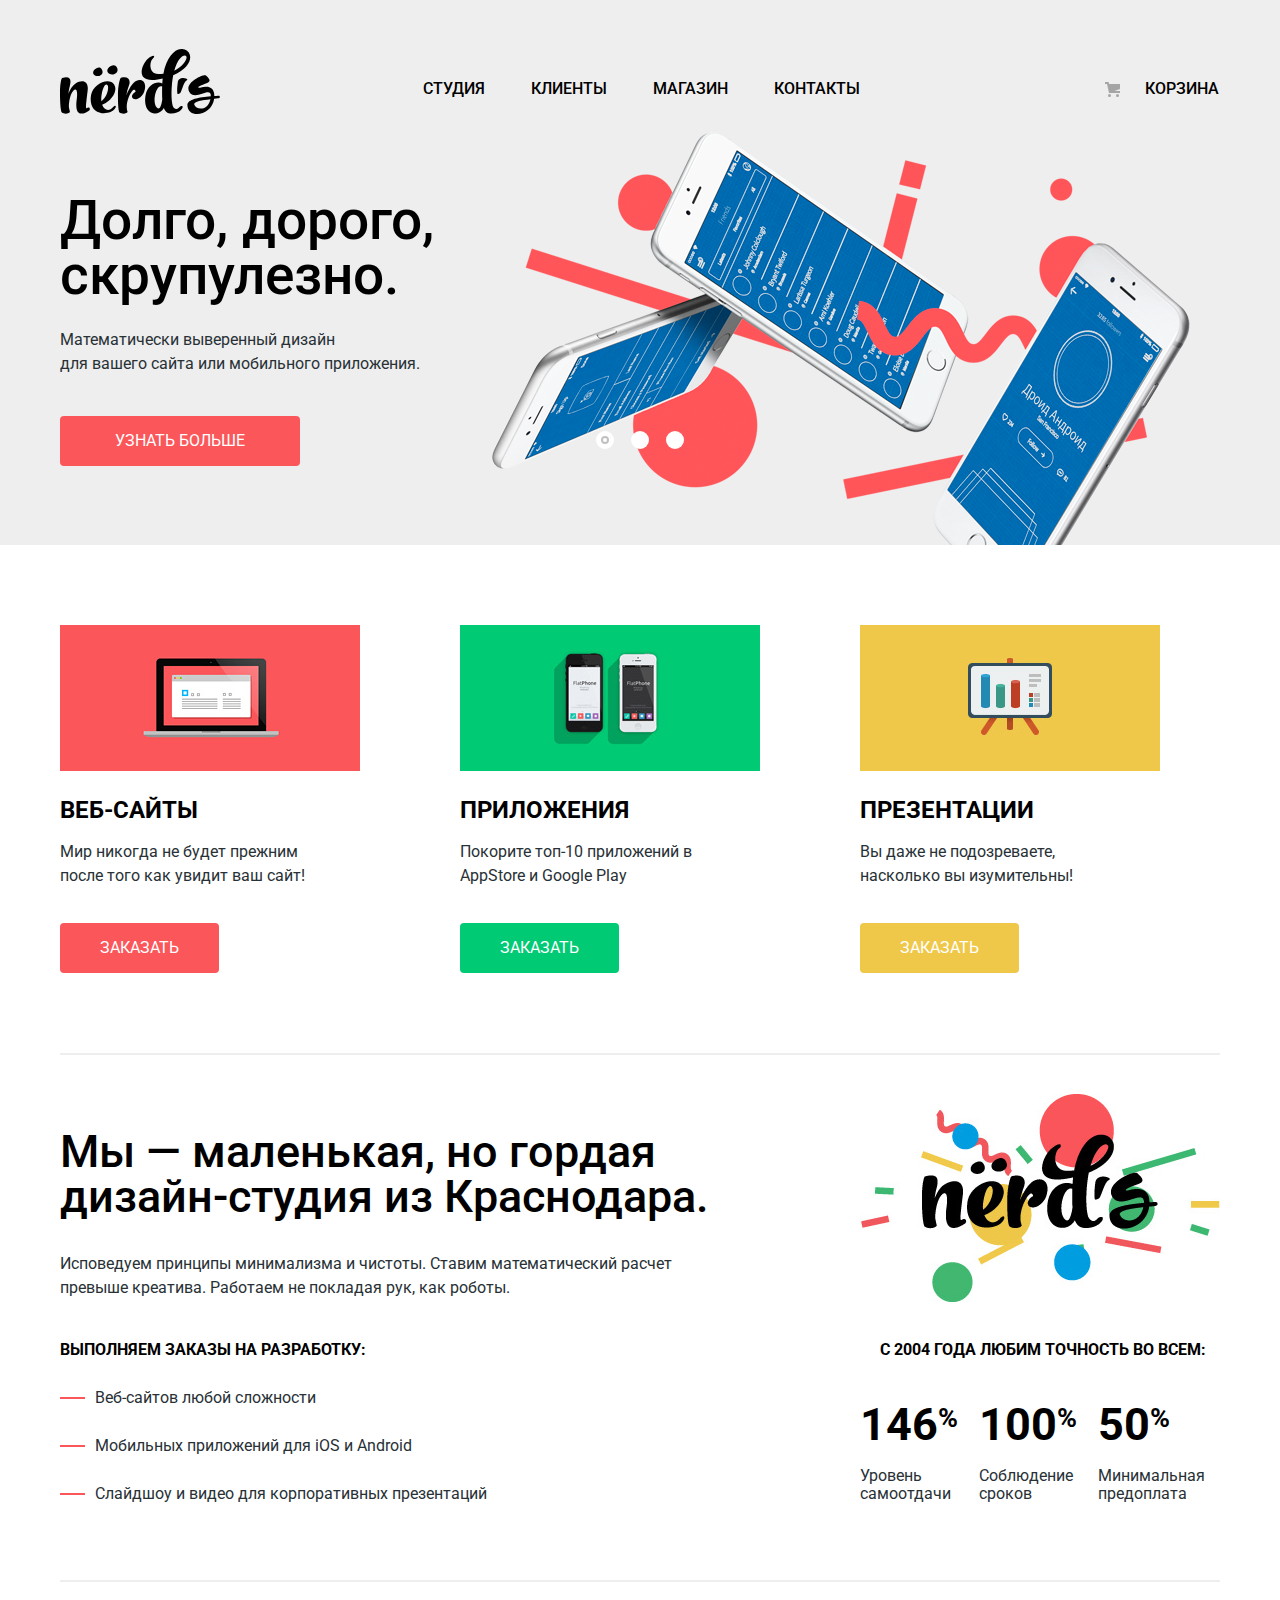
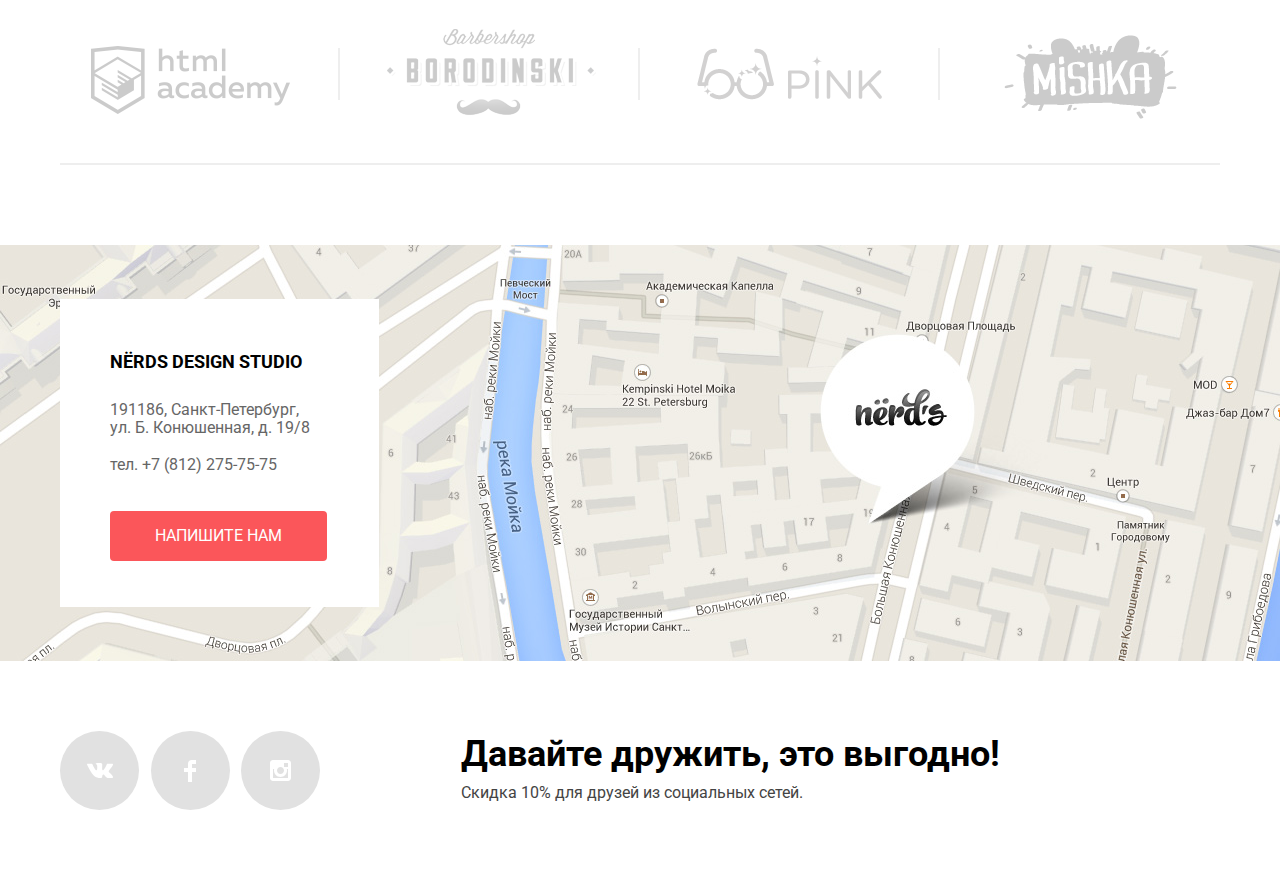
==== commit 2bd5c7b0: "Попытка защиты 2" ====
--- a/index.html
+++ b/index.html
@@ -22,9 +22,9 @@
         <li><a href="catalog.html">Магазин</a></li>
         <li><a href="#">Контакты</a></li>
       </ul>
-      <ul class="user-navigation">
-        <li><a href="#" class="img-basket">Корзина</a></li>
-      </ul>
+      <div class="user-navigation">
+        <a href="#" class="img-basket">Корзина</a>
+      </div>
     </nav>
     <input class="visually-hidden" type="radio" id="product-1" name="toggle" checked>
     <input class="visually-hidden" type="radio" id="product-2" name="toggle">
--- a/css/style.css
+++ b/css/style.css
@@ -19,6 +19,8 @@
 }
 
 img {
+  max-width: 100%;
+  height: auto;
   display: block;
 }
 
@@ -43,7 +45,6 @@
 }
 
 .site-navigation,
-.user-navigation,
 .slider-list,
 .orders-list,
 .nerds-list,
@@ -576,7 +577,7 @@
   height: 416px;
   background-image: url("../img/map.jpg");
   background-repeat: no-repeat;
-  background-size: 100% 416px;
+  background-size: cover;
   background-color: #eeeeee;
 }
 
@@ -586,7 +587,7 @@
 
 .find-box {
   width: 319px;
-  height: 308px;
+  min-height: 308px;
   background-color: #ffffff;
   position: absolute;
   top: 54px;
@@ -1145,6 +1146,12 @@
   vertical-align: middle;
 }
 
+.price-controls input::-webkit-outer-spin-button,
+.price-controls input::-webkit-inner-spin-button {
+  -webkit-appearance: none;
+  margin: 0;
+}
+
 .price-controls input {
   box-sizing: content-box;
   width: 60px;
@@ -1158,6 +1165,8 @@
   border: none;
   border-radius: 5px;
   background-color: #f1f1f1;
+  -webkit-appearance: none;
+  -moz-appearance: textfield;
 }
 
 .max-price {
@@ -1318,7 +1327,7 @@
   justify-content: space-between;
   flex-wrap: wrap;
   margin-bottom: 49px;
-  width: 443px;
+  width: 455px;
 }
 
 .button-page {
@@ -1334,6 +1343,7 @@
   background-color: #eeeeee;
   border-radius: 2px;
   margin-bottom: 10px;
+  margin-right: 10px;
 }
 
 .button-page:hover,
@@ -1355,13 +1365,14 @@
 }
 
 .next-page {
-  width: 260px;
+  min-width: 260px;
+  flex-grow: 1;
 }
 
 .radio-list {
   padding-left: 35px;
   margin: 0;
-  padding-bottom: 45px;
+  padding-bottom: 24px;
 }
 
 .advantages-list {
@@ -1370,25 +1381,26 @@
   padding-bottom: 30px;
 }
 
-.radio__wrap,
+.radio__wrap {
+  display: block;
+  margin-bottom: 21px;
+}
+
 .check__wrap {
   display: block;
-}
-
-.radio-list li:nth-child(1),
-.radio-list li:nth-child(2) {
-  margin-bottom: 21px;
-}
-
-.check__wrap {
-  vertical-align: middle;
   margin-bottom: 18px;
 }
 
 .radio__box {
+  position: relative;
+  line-height: 25px;
+}
+
+.radio__box::before {
+  content: "";
+  display: block;
   position: absolute;
   margin-left: -35px;
-  margin-top: -4px;
   width: 25px;
   height: 25px;
   background-image: url("../img/radio-off.svg");
@@ -1396,26 +1408,25 @@
   opacity: 0.4;
 }
 
-.radio__text {
-  line-height: 20px;
-}
-
-.filter-input-radio:checked + .radio__box {
+.filter-input-radio:checked + .radio__box::before {
   background-image: url("../img/radio-on.svg");
   background-repeat: no-repeat;
   opacity: 0.4;
 }
 
-.filter-input-radio:hover + .radio__box,
-.filter-input-radio:focus + .radio__box {
+.filter-input-radio:hover + .radio__box::before,
+.filter-input-radio:focus + .radio__box::before {
   opacity: 1;
 }
 
-.filter-input-radio:disabled + .radio__box {
-  opacity: 0.1;
-}
-
 .check__box {
+  position: relative;
+  line-height: 23px;
+}
+
+.check__box::before {
+  content: "";
+  display: block;
   position: absolute;
   margin-left: -35px;
   width: 27px;
@@ -1425,24 +1436,18 @@
   opacity: 0.4;
 }
 
-.check__text {
-  vertical-align: middle;
-}
-
-.filter-input-checkbox:checked + .check__box {
+.filter-input-checkbox:checked + .check__box::before {
   background-image: url("../img/checkbox-on.svg");
   background-repeat: no-repeat;
   opacity: 0.4;
 }
 
-.filter-input-checkbox:hover + .check__box,
-.filter-input-checkbox:focus + .check__box {
+.filter-input-checkbox:hover + .check__box::before,
+.filter-input-checkbox:focus + .check__box::before {
   opacity: 1;
 }
 
-.filter-input-radio:disabled + .radio__box,
-.filter-input-radio:disabled ~ .radio__text,
-.filter-input-checkbox:disabled+.check__box,
-.filter-input-checkbox:disabled~.check__text {
+.filter-input-radio:disabled ~ .radio__box,
+.filter-input-checkbox:disabled ~ .check__box {
   opacity: 0.1;
 }
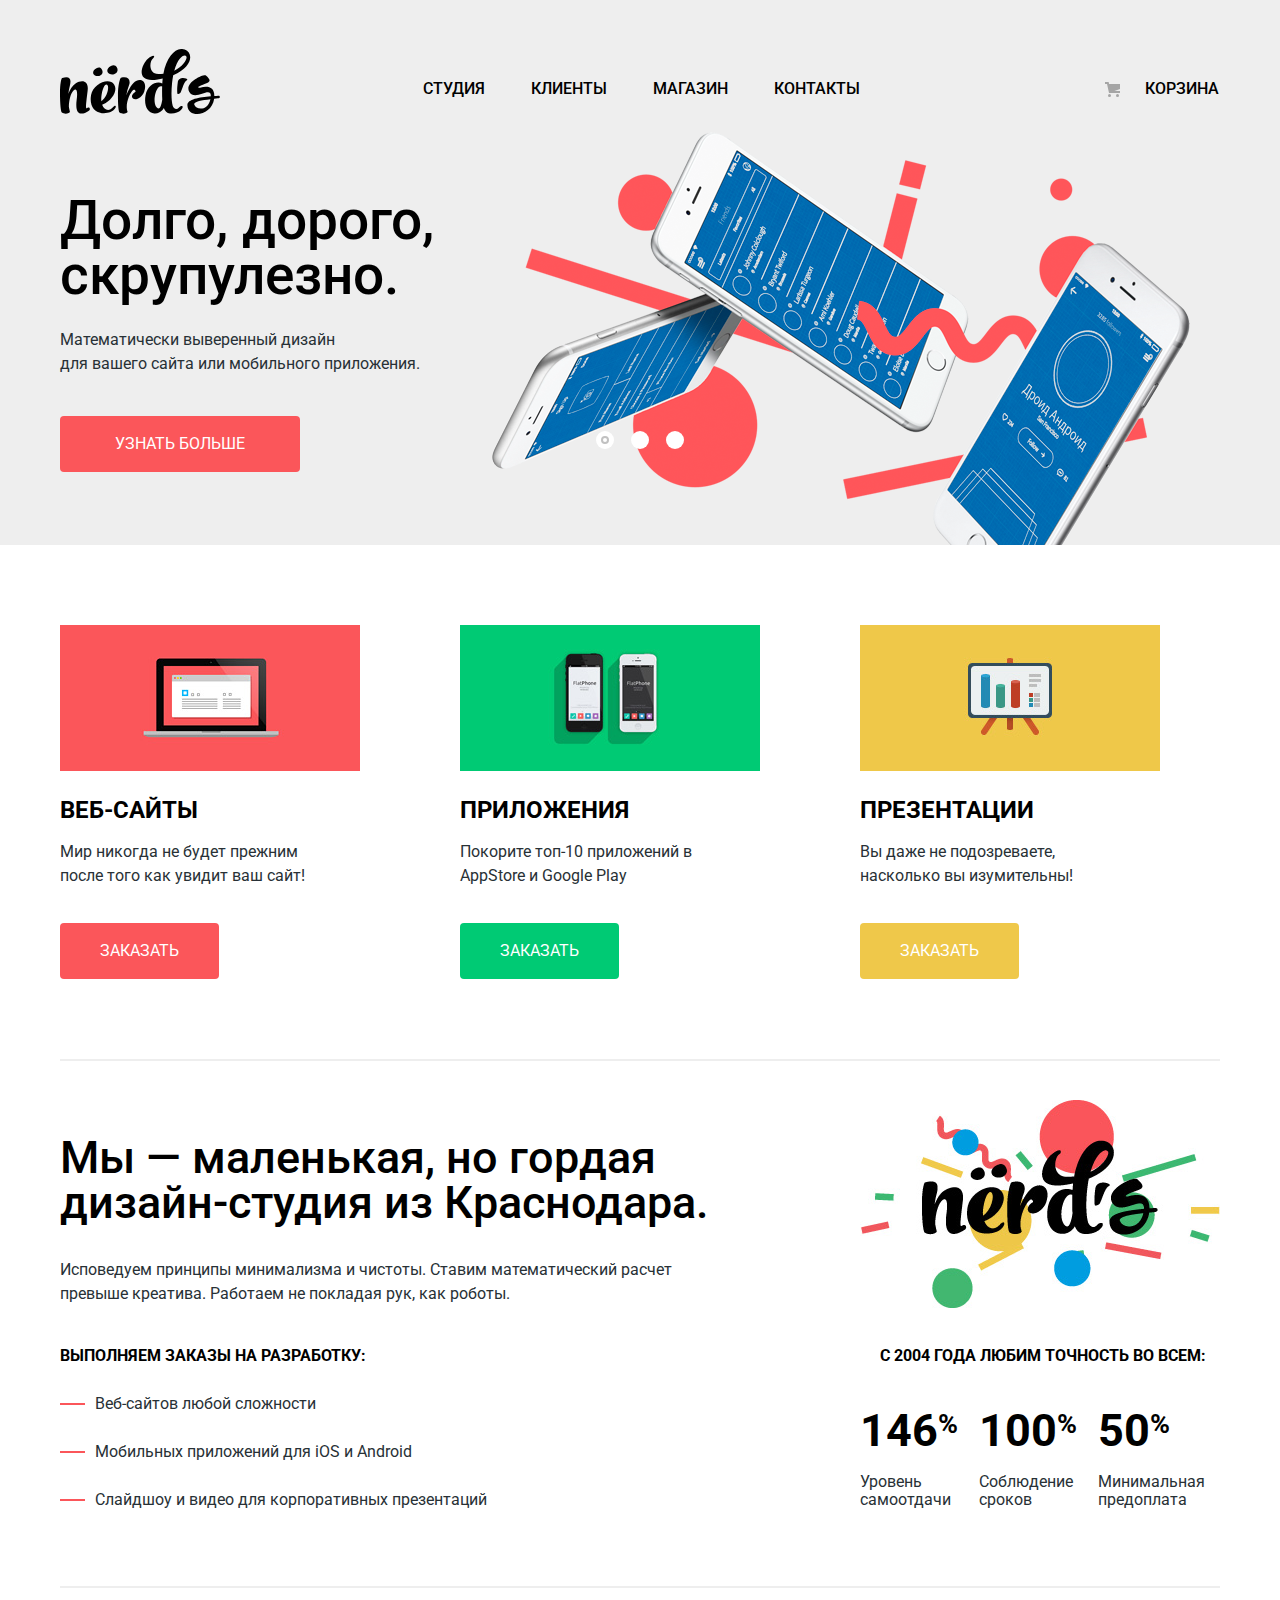
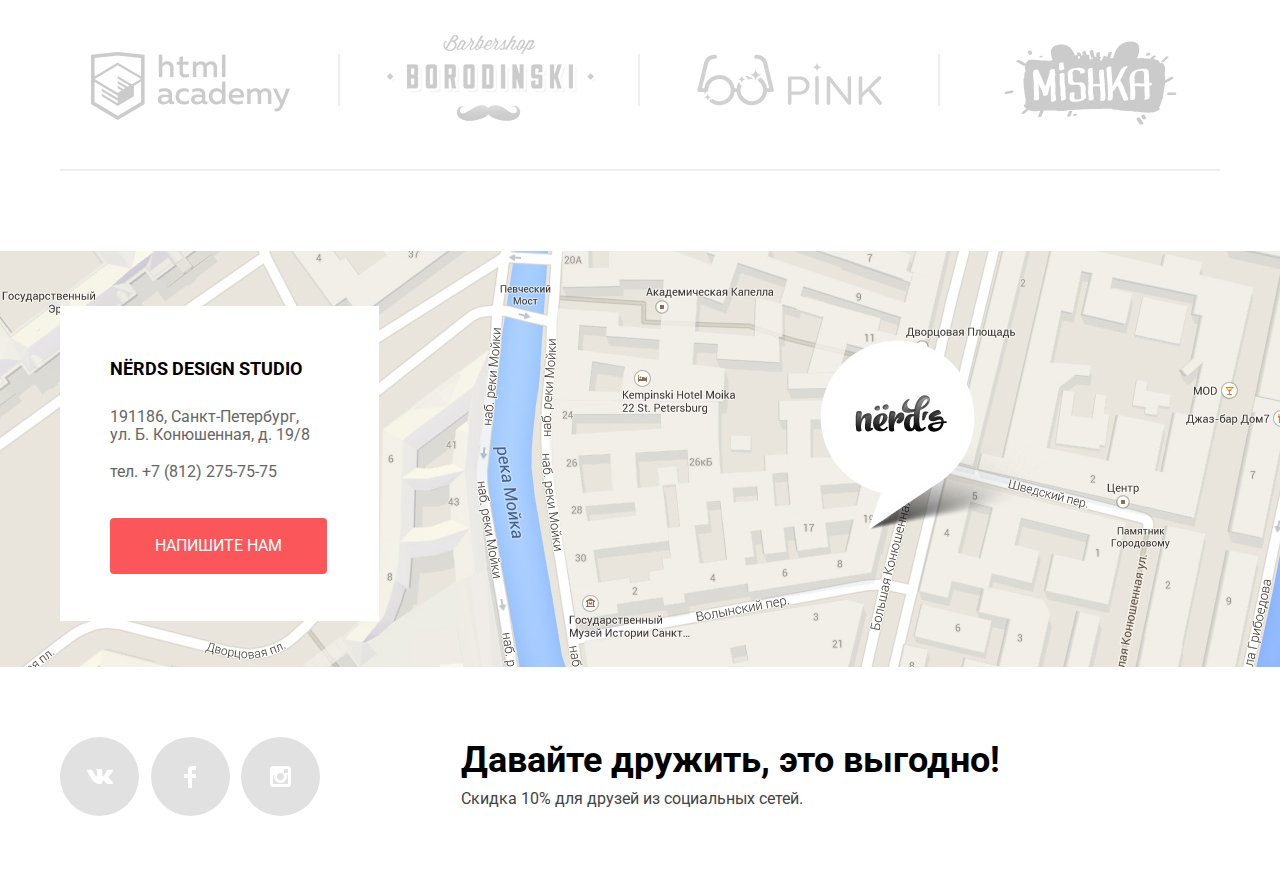
==== commit eff192dd: "Попытка 3" ====
--- a/index.html
+++ b/index.html
@@ -7,7 +7,7 @@
   <link href="https://fonts.googleapis.com/css?family=Roboto:400,500,700,900&display=swap&subset=cyrillic"
     rel="stylesheet">
   <link href="css/normalize.css" rel="stylesheet">
-  <link href="css/style.css" rel="stylesheet">
+  <link href="css/style_minimize.css" rel="stylesheet">
 </head>
 
 <body>
@@ -32,9 +32,9 @@
     <section class="main-slider container">
       <div class="slider">
         <div class="slider-controls">
-          <label for="product-1">Первый</label>
-          <label for="product-2">Второй</label>
-          <label for="product-3">Третий</label>
+          <label for="product-1">Первый слайд</label>
+          <label for="product-2">Второй слайд</label>
+          <label for="product-3">Третий слайд</label>
         </div>
         <ul class="slider-list">
           <li class="slider-item slide" id="slide1">
@@ -136,6 +136,7 @@
     </section>
     <section class="find-us">
       <div class="map-image">
+        <iframe class="map-frame" src="https://yandex.ru/map-widget/v1/?um=constructor%3A95cfe59db70ecdc90c12610b0e52b20e2dc0edfc7494251a6e81f721daa70e3a&amp;source=constructor" height="416"></iframe>
         <div class="container map-container">
           <div class="find-box">
             <p class="find-head">NЁRDS DESIGN STUDIO</p>
@@ -151,18 +152,18 @@
   <footer class="container">
     <div class="main-footer">
       <ul class="media-list">
-        <li><a class="social-button" href="#" aria-label="Кнопка перехода на нашу страницу Вконтакте">
+        <li><a class="social-button" href="#" aria-label="Ссылка перехода на нашу страницу Вконтакте">
             <svg xmlns="http://www.w3.org/2000/svg" width="26" height="15" viewBox="0 0 26 15">
               <path fill="#FFF"
                 d="M16.138 11.51c.956-.309 2.18 2.04 3.483 2.939.978.681 1.727.534 1.727.534l3.473-.05s1.815-.112.957-1.554c-.071-.12-.503-1.069-2.585-3.022-2.177-2.043-1.882-1.712.739-5.244 1.597-2.153 2.236-3.468 2.036-4.028-.192-.539-1.365-.399-1.365-.399L20.69.713c-.381.001-.704.119-.851.515-.003.004-.621 1.666-1.445 3.079-1.741 2.989-2.436 3.148-2.724 2.961-.661-.433-.494-1.737-.494-2.664 0-2.897.432-4.105-.846-4.417-.427-.104-.739-.172-1.828-.182-1.392-.021-2.574 0-3.244.329-.445.223-.786.712-.579.74.26.035.843.16 1.155.586.401.552.389 1.789.389 1.789s.229 3.411-.54 3.834c-.528.29-1.25-.302-2.803-3.016-.793-1.388-1.392-2.922-1.392-2.922s-.116-.285-.326-.441c-.25-.185-.6-.244-.6-.244L.848.684S.29.7.085.946c-.182.218-.015.668-.015.668s2.909 6.881 6.203 10.347c3.02 3.182 6.452 2.971 6.452 2.971h1.555s.469-.054.709-.312c.224-.24.214-.691.214-.691s-.031-2.109.935-2.419z" />
             </svg></a>
         </li>
-        <li><a class="social-button" href="#" aria-label="Кнопка перехода на нашу страницу Facebook">
+        <li><a class="social-button" href="#" aria-label="Ссылка перехода на нашу страницу Facebook">
             <svg xmlns="http://www.w3.org/2000/svg" width="12" height="22" viewBox="0 0 12 22">
               <path fill="#FFF" d="M12 4V0H8a4 4 0 0 0-4 4v4H0v4h4v10h4V12h4V8H8V4h4z" />
             </svg></a>
         </li>
-        <li><a class="social-button" href="#" aria-label="Кнопка перехода в наш Instagram аккаунт">
+        <li><a class="social-button" href="#" aria-label="Ссылка перехода в наш Instagram аккаунт">
             <svg enable-background="new 0 0 21 21" height="21" viewBox="0 0 21 21" width="21"
               xmlns="http://www.w3.org/2000/svg">
               <path
@@ -179,7 +180,7 @@
   </footer>
 
   <section class="message-us">
-    <button class="modal-close" type="button">
+    <button class="modal-close" type="button" aria-label="Закрыть модальное окно">
       <span class="visually-hidden">Закрыть</span>
     </button>
     <h2>Напишите нам</h2>
@@ -210,7 +211,7 @@
     </form>
   </section>
 
-  <script src="js/script.js"></script>
+  <script src="js/script_minimize.js"></script>
 
 </body>
 
--- a/css/style_minimize.css
+++ b/css/style_minimize.css
@@ -0,0 +1 @@
+@-webkit-keyframes bounce{0%{-webkit-transform:translateY(-2000px);transform:translateY(-2000px)}70%{-webkit-transform:translateY(30px);transform:translateY(30px)}90%{-webkit-transform:translateY(-10px);transform:translateY(-10px)}to{-webkit-transform:translateY(0);transform:translateY(0)}}@keyframes bounce{0%{-webkit-transform:translateY(-2000px);transform:translateY(-2000px)}70%{-webkit-transform:translateY(30px);transform:translateY(30px)}90%{-webkit-transform:translateY(-10px);transform:translateY(-10px)}to{-webkit-transform:translateY(0);transform:translateY(0)}}@-webkit-keyframes shake{0%,to{-webkit-transform:translateX(0);transform:translateX(0)}10%,30%,50%,70%,90%{-webkit-transform:translateX(-10px);transform:translateX(-10px)}20%,40%,60%,80%{-webkit-transform:translateX(10px);transform:translateX(10px)}}@keyframes shake{0%,to{-webkit-transform:translateX(0);transform:translateX(0)}10%,30%,50%,70%,90%{-webkit-transform:translateX(-10px);transform:translateX(-10px)}20%,40%,60%,80%{-webkit-transform:translateX(10px);transform:translateX(10px)}}html{box-sizing:border-box}*,::after,::before{box-sizing:inherit}body{margin:0;padding:0;font-family:"Roboto","Arial",sans-serif;font-size:16px;line-height:24px;color:#000;min-width:1200px}img{max-width:100%;height:auto;display:block}.visually-hidden:not(:focus):not(:active),input[type=checkbox].visually-hidden,input[type=radio].visually-hidden{position:absolute;width:1px;height:1px;margin:-1px;border:0;padding:0;white-space:nowrap;-webkit-clip-path:inset(100%);clip-path:inset(100%);clip:rect(0 0 0 0);overflow:hidden}a{text-decoration:none}.nerds-list,.orders-list,.projects-list,.site-navigation,.slider-list{list-style:none;margin:0;padding:0}.media-list{list-style:none;padding:0}.services-list{margin:0}.advantages-list,.catalog-list,.radio-list,.services-list{list-style:none;padding:0}.main-header{background-color:#eee}.main-header h1{margin:0;padding:60px 0 109px;font-size:55px;line-height:55px;text-align:center;font-weight:500}.container{max-width:1200px;margin:0 auto;padding:0 20px}.main-navigation{display:-webkit-box;display:flex;-webkit-box-pack:justify;justify-content:space-between;-webkit-box-align:center;align-items:center;margin-bottom:18px;padding-top:49px}.main-header-logo{width:160px;height:65px}.main-header-logo:focus,.main-header-logo:hover{opacity:.8}.main-header-logo:active{opacity:.3}.site-navigation,.user-navigation{display:-webkit-box;display:flex;flex-wrap:wrap;-webkit-box-align:center;align-items:center;font-size:16px;line-height:30px;font-weight:500;text-transform:uppercase;color:#000;padding-top:15px}.user-navigation{-webkit-box-pack:justify;justify-content:space-between}.site-navigation{-webkit-box-pack:center;justify-content:center}.user-navigation{width:115px;margin-left:42px}.user-navigation a{display:-webkit-box;display:flex;-webkit-box-align:center;align-items:center;flex-wrap:wrap}.site-navigation a,.user-navigation a{text-align:center;font-size:16px;line-height:30px;text-transform:uppercase;font-weight:500;color:#000;vertical-align:middle}.site-navigation a{margin:0 23px;padding-bottom:10px}.img-basket{position:relative;padding-left:40px}.img-basket::before{content:"";position:absolute;top:8px;left:0;width:15px;height:15px;background-image:url(../img/basket-icon.svg);background-repeat:no-repeat;opacity:.3}.site-navigation a:focus,.site-navigation a:hover,.user-navigation a:focus,.user-navigation a:hover{color:#fb565a}.site-navigation a:active,.user-navigation a:active{color:rgba(0,0,0,.3)}.active{border-bottom:2px solid #fb565a}.main-slider{background-image:url(../img/slide-picture.png);background-repeat:no-repeat;background-position:90% 100%;min-height:413px;position:relative}.slider-controls{position:absolute;bottom:90px;left:556px;font-size:0}.slider-controls label{position:relative;display:inline-block;width:18px;height:18px;margin-right:17px;vertical-align:top;background-color:#fff;border-radius:50%;cursor:pointer}.slide{display:none}.slide-words{padding-top:61px}.slide-head{margin:0 0 25px;font-size:55px;line-height:55px;font-weight:500}.slide-par{margin:0 0 40px;line-height:24px;color:#283136}#product-1:checked~.main-slider{background-image:url(../img/slide-picture.png)}#product-2:checked~.main-slider{background-image:url(../img/slide2-picture.png)}#product-3:checked~.main-slider{background-image:url(../img/slide3-picture.png)}#product-1:checked~.main-slider #slide1,#product-2:checked~.main-slider #slide2,#product-3:checked~.main-slider #slide3{display:block}#product-1:checked~.main-slider label[for=product-1]::before,#product-2:checked~.main-slider label[for=product-2]::before,#product-3:checked~.main-slider label[for=product-3]::before{content:"";position:absolute;display:block;width:8px;height:8px;background-color:#fff;border:2px solid #c1c1c1;border-radius:50%;top:5px;left:5px}.services,.services-list{display:-webkit-box;display:flex;-webkit-box-pack:start;justify-content:flex-start;flex-wrap:wrap}.services{margin-bottom:59px}.services-list{-webkit-box-orient:horizontal;-webkit-box-direction:normal;flex-direction:row;width:1200px;padding-top:80px}.service-item{width:300px;margin-right:0}.service-item+.service-item{margin-left:100px}.service-head{margin:0;padding-top:24px;padding-bottom:15px;font-size:24px;font-weight:700;line-height:30px;text-transform:uppercase}.service-text{margin:0 0 35px;color:#283136;max-width:250px}.nerds-bio{position:relative;display:-webkit-box;display:flex;-webkit-box-pack:justify;justify-content:space-between;flex-wrap:wrap;padding-top:46px;margin-bottom:65px}.about-us{padding-top:35px;margin-left:0;margin-right:auto}.nerds-bio::before,.orders-info::before{position:absolute;content:"";display:block;width:1160px;height:2px;top:5px;left:20px;background-color:#eee}.about-us h2{font-size:45px;line-height:45px;font-weight:500;color:#000;max-width:700px;text-overflow:clip;padding:0;margin:0 0 33px}.principles{font-size:16px;line-height:24px;color:#283136;max-width:621px;margin:0 0 38px}.activities{line-height:24px;text-transform:uppercase;font-weight:700;margin:0}.orders-info{font-size:16px;line-height:24px;color:#283136;padding-top:24px;padding-left:35px;position:relative}.orders-info::before{width:25px;background-color:#fb565a;left:0;top:75%;-webkit-transform:translateY(-50%);transform:translateY(-50%)}.about-nerds-pic{min-width:360px;height:208px;background-image:url(../img/nerds-picture.png);background-repeat:no-repeat;background-position:right bottom;margin:0 0 36px}.about-since{font-size:16px;font-weight:700;text-transform:uppercase;text-align:center;line-height:24px;padding:0 0 0 5px;margin:0 0 40px}.info-percent,.nerds-list li{box-sizing:content-box;max-width:95px}.nerds-list li{display:inline-block;padding-right:20px;vertical-align:top}.info-percent{padding:0;margin:0 0 20px;font-size:45px;line-height:45px;font-weight:700}.info-percent sup{font-size:59%}.nerds-info{padding:0;margin:0;font-size:16px;line-height:18px;color:#283136}.our-projects{padding-bottom:81px}.projects-link,.projects-list{display:-webkit-box;display:flex;-webkit-box-pack:center;justify-content:center;flex-wrap:wrap;position:relative}.projects-list{-webkit-box-align:center;align-items:center;height:180px}.projects-list::after,.projects-list::before{position:absolute;content:"";display:block;width:1160px;height:2px;left:0;background-color:#eee}.projects-list::before{top:-4px}.projects-list::after{bottom:-1px}.projects-link{width:290px}.projects-list li:nth-child(1){padding-top:12px;padding-right:30px}.projects-list li:nth-child(2){padding-right:8px}.projects-list li:nth-child(3){padding-left:8px}.projects-list li:nth-child(4){padding-top:5px;padding-left:30px}.projects-link1::after,.projects-link2::after,.projects-link3::after{content:"";display:block;width:2px;height:52px;position:absolute;right:10px;top:50%;-webkit-transform:translateY(-50%);transform:translateY(-50%);background-color:#eee}.projects-link2::after,.projects-link3::after{right:0}.projects-link3::after{right:-10px}.project-image{opacity:.2}.project-image:focus,.project-image:hover{opacity:1}.project-image:active{opacity:.1}.find-us{width:inherit}.map-image{height:416px;background-image:url(../img/map.jpg);background-repeat:no-repeat;background-size:cover;background-color:#eee}.map-frame{border:0;width:100%}.map-container{position:relative}.find-box{width:319px;min-height:308px;background-color:#fff;position:absolute;top:-368px;left:20px}.find-head,.find-info{margin:0;text-align:left}.find-head{padding:48px 0 24px 50px;font-size:18px;line-height:30px;color:#000;font-weight:700}.find-info{padding:0 0 0 50px;line-height:18px;color:#666}.find-address{padding-bottom:19px}.find-tel{margin-bottom:37px}.find-tel a{color:#666}.main-footer{display:-webkit-box;display:flex;padding-top:70px;padding-bottom:70px}.media-list,.social-button{display:-webkit-box;display:flex;flex-wrap:wrap}.media-list{-webkit-box-pack:justify;justify-content:space-between;min-width:260px;margin:0 141px 0 0}.social-button{-webkit-box-align:center;align-items:center;-webkit-box-pack:center;justify-content:center;width:79px;height:79px;background-color:#e1e1e1;border-radius:50%}.p_friends{margin:0;padding-top:5px;font-size:36px;line-height:36px;font-weight:700}.p_sale{margin:0;padding-top:10px;font-size:16px;line-height:22px;color:#444}.message-us{display:none;box-sizing:content-box;position:fixed;top:60px;left:50%;bottom:180px;width:760px;min-height:560px;margin-left:-480px;padding-left:100px;padding-right:100px;padding-top:70px;background-color:#fff;box-shadow:0 20px 40px 0 rgba(0,1,1,.75);-webkit-animation:bounce .6s;animation:bounce .6s}.message-error{-webkit-animation:shake .6s;animation:shake .6s}.modal-close{position:absolute;top:83px;right:90px;width:22px;height:22px;border:0;background-image:url(../img/close-cross.svg);background-repeat:no-repeat;background-color:transparent;opacity:.3;cursor:pointer}.modal-close:focus,.modal-close:hover{opacity:1;border:0}.modal-close:active{opacity:.1;border:0}.catalog-item img,.catalog-item:hover .site-description,.message-us-show{display:block}.message-input{display:-webkit-box;display:flex;-webkit-box-pack:justify;justify-content:space-between;flex-wrap:wrap;width:760px}.input-data{width:360px}.input-data p{margin:0}.input-login{margin-bottom:36px}.input-letter{margin-bottom:47px}.message-field{width:356px;height:46px;padding-left:15px;border:2px solid #d7dcde;border-radius:3px}.message-field:hover,.message-letter:hover{border-color:#b4b9bb}.message-field:focus,.message-letter:focus{color:#000;border-color:#000}.message-letter{width:756px;height:114px;padding-top:15px;padding-left:15px;border:2px solid #d7dcde;border-radius:3px}.message-us h2{margin:0 0 45px;font-size:45px;line-height:45px}.button,.message-label{display:inline-block;line-height:18px;vertical-align:middle}.message-label{margin:0 0 10px;font-size:16px;font-weight:700}.button{font:inherit;text-align:center;text-transform:uppercase;color:#fff;background-color:#fb565a;border:0;border-radius:4px}.button-learn-more:focus,.button-learn-more:hover,.button-link-red:focus,.button-link-red:hover,.button-message-us:focus,.button-message-us:hover,.button-send-message:focus,.button-send-message:hover,.site-price:focus,.site-price:hover,.social-button:focus,.social-button:hover{background-color:#e74246}.button-send-message{box-sizing:border-box;width:260px;height:50px;padding:16px 83px}.site-price:active,.social-button:active,.social-button:active svg{background-color:#d7373b;box-shadow:inset 0 3px 0 0 rgba(0,1,1,.1)}.social-button:active svg{opacity:.3}.site-price{margin-bottom:43px;padding:16px 61px}.button-learn-more{padding:16px 55px}.button-link-red{padding:16px 40px;background-color:#fb565a}.button-learn-more:active,.button-link-red:active,.button-message-us:active,.button-send-message:active{color:rgba(255,255,255,.3);box-shadow:inset 0 3px 0 0 rgba(0,1,1,.1);background-color:#d7373b}.button-link-green{padding:16px 40px;background-color:#00ca74}.button-link-green:focus,.button-link-green:hover{background-color:#00bc6c}.button-link-green:active{color:rgba(255,255,255,.3);box-shadow:inset 0 3px 0 0 rgba(0,1,1,.1);background-color:#00aa62}.button-link-yellow{padding:16px 40px;background-color:#efc84a}.button-link-yellow:focus,.button-link-yellow:hover{background-color:#eab534}.button-link-yellow:active{color:rgba(255,255,255,.3);box-shadow:inset 0 3px 0 0 rgba(0,1,1,.1);background-color:#e5a722}.button-message-us{margin-left:50px;margin-bottom:47px;padding:16px 45px}.button-show{font:inherit;line-height:18px;text-align:center;text-transform:uppercase;vertical-align:middle;padding:0;border:0;width:260px;height:50px;border-radius:5px;background-color:#eee;color:#000}.button-show:focus,.button-show:hover{background-color:#dfdfdf}.button-show:active{background-color:#d5d5d5;color:rgba(0,0,0,.3);border:0;box-shadow:inset 0 3px 0 0 rgba(0,1,1,.1)}.button-sort{display:inline-block;font-size:14px;line-height:18px;color:rgba(0,0,0,.3);text-transform:uppercase;padding-left:25px;background-color:transparent;border:0;vertical-align:middle}.button-sort:focus,.button-sort:hover{color:rgba(0,0,0,.6)}.active-sort,.button-sort:active{color:#000}.arrow-container .button-sort{padding-left:0}.catalog-columns{display:-webkit-box;display:flex;-webkit-box-pack:justify;justify-content:space-between;flex-wrap:wrap;padding-top:55px}.filters{width:260px}.filter-item{margin:0;padding:0;border:0}.filter-item-value{margin-bottom:55px}.value-head{padding:0;margin:0 0 47px;font-size:18px;line-height:30px;font-weight:700;text-transform:uppercase;letter-spacing:.6px}.range-controls{position:relative;box-sizing:content-box;height:41px;margin-bottom:15px;padding-top:39px;padding-right:20px;padding-left:20px;background-color:#eee;border-radius:5px}.range-controls .bar{height:2px;background-color:#00ca74;width:70%}.range-controls .toggle{position:absolute;top:31px;left:0;height:4px;width:4px;padding:0;border:8px solid #fff;background-color:#ababab;border-radius:50%;box-shadow:0 2px 1px 0 #cfcfcf;cursor:pointer}.range-controls .toggle-min{left:18px}.range-controls .toggle-max{left:160px}.scale{height:2px;background-color:#d7dcde}.price-controls{font-size:0}.price-controls label{display:inline-block;width:50%;font-size:16px;text-transform:uppercase;vertical-align:middle}.price-controls input::-webkit-inner-spin-button,.price-controls input::-webkit-outer-spin-button{-webkit-appearance:none;margin:0}.price-controls input{box-sizing:content-box;width:60px;padding:8px 10px;margin-left:10px;font-style:inherit;font-size:16px;line-height:22px;text-align:center;color:#283136;border:0;border-radius:5px;background-color:#f1f1f1;-webkit-appearance:none;-moz-appearance:textfield}.max-price{text-align:right}.field-head,.sort-container p{font-size:18px;line-height:30px;font-weight:700;text-transform:uppercase;margin:0;padding:0 0 13px}.filters ul{line-height:20px;color:#283136}.catalog{width:760px}.sort-container{display:-webkit-box;display:flex;-webkit-box-pack:justify;justify-content:space-between;flex-wrap:wrap;padding-bottom:55px;padding-top:5px}.sort-container p{padding:0;line-height:18px}.sort-container a:nth-child(3){padding-right:0}.sort-container a:nth-child(4){padding-left:10px}.button-container{min-width:330px;flex-wrap:wrap}.arrow-container,.button-container,.catalog-list{display:-webkit-box;display:flex;-webkit-box-pack:justify;justify-content:space-between}.arrow-container{min-width:42px;margin-left:48px}.catalog-list{flex-wrap:wrap;margin:0 0 28px}.catalog-item{width:360px;position:relative;margin-bottom:33px}.site-description{box-sizing:content-box;position:absolute;background-color:#eee;width:360px;min-height:231px;line-height:18px;text-align:center;bottom:0;left:0;right:0;display:none}.img-browser{width:360px;height:40px;background-image:url(../img/browser.svg);background-repeat:no-repeat;opacity:.12}.catalog-item:hover .img-browser{opacity:1}.site-name{margin:0;padding:28px 0 15px;text-align:center}.site-name a{margin:0;padding:0;font-size:18px;line-height:30px;font-weight:700;color:#000}.site-name a:focus,.site-name a:hover{color:#fb565a}.site-name a:active{color:rgba(0,0,0,.3)}.about-site{margin:0;line-height:18px;color:#666;text-align:center;padding:0 50px 30px;word-wrap:break-word}.pages-container{display:-webkit-box;display:flex;-webkit-box-pack:justify;justify-content:space-between;flex-wrap:wrap;margin-bottom:49px;width:455px}.button-page{font:inherit;text-transform:uppercase;font-weight:500;line-height:18px;color:#000;text-align:center;vertical-align:middle;box-sizing:border-box;padding:15px 20px;background-color:#eee;border-radius:2px;margin-bottom:10px;margin-right:10px}.button-page:focus,.button-page:hover{background-color:#dfdfdf}.button-page:active{background-color:#d5d5d5;color:rgba(0,0,0,.3);box-shadow:inset 0 3px 0 0 rgba(0,1,1,.1)}.active-page{box-sizing:border-box;background-color:#fff;border:3px solid #dbdbdb;padding:13px 18px}.next-page{min-width:260px;flex-grow:1}.advantages-list,.radio-list{padding-left:35px;margin:0;padding-bottom:29px}.advantages-list{padding-bottom:30px}.check__wrap,.radio__wrap{display:block;margin-bottom:15px}.check__wrap{margin-bottom:18px}.radio__box{position:relative;line-height:25px}.radio__box::before{content:"";display:block;position:absolute;margin-left:-35px;width:25px;height:25px;background-image:url(../img/radio-off.svg);background-repeat:no-repeat;opacity:.4}.filter-input-radio:checked+.radio__box::before{background-image:url(../img/radio-on.svg);background-repeat:no-repeat;opacity:.4}.filter-input-radio:focus+.radio__box::before,.filter-input-radio:hover+.radio__box::before{opacity:1}.check__box{position:relative;line-height:23px}.check__box::before{content:"";display:block;position:absolute;margin-left:-35px;width:27px;height:23px;background-image:url(../img/checkbox-off.svg);background-repeat:no-repeat;opacity:.4}.filter-input-checkbox:checked+.check__box::before{background-image:url(../img/checkbox-on.svg);background-repeat:no-repeat;opacity:.4}.filter-input-checkbox:focus+.check__box::before,.filter-input-checkbox:hover+.check__box::before{opacity:1}.filter-input-checkbox:disabled+.check__box::before,.filter-input-checkbox:disabled~.check__box .check__text,.filter-input-radio:disabled+.radio__box::before,.filter-input-radio:disabled~.radio__box .radio__text{opacity:.1}